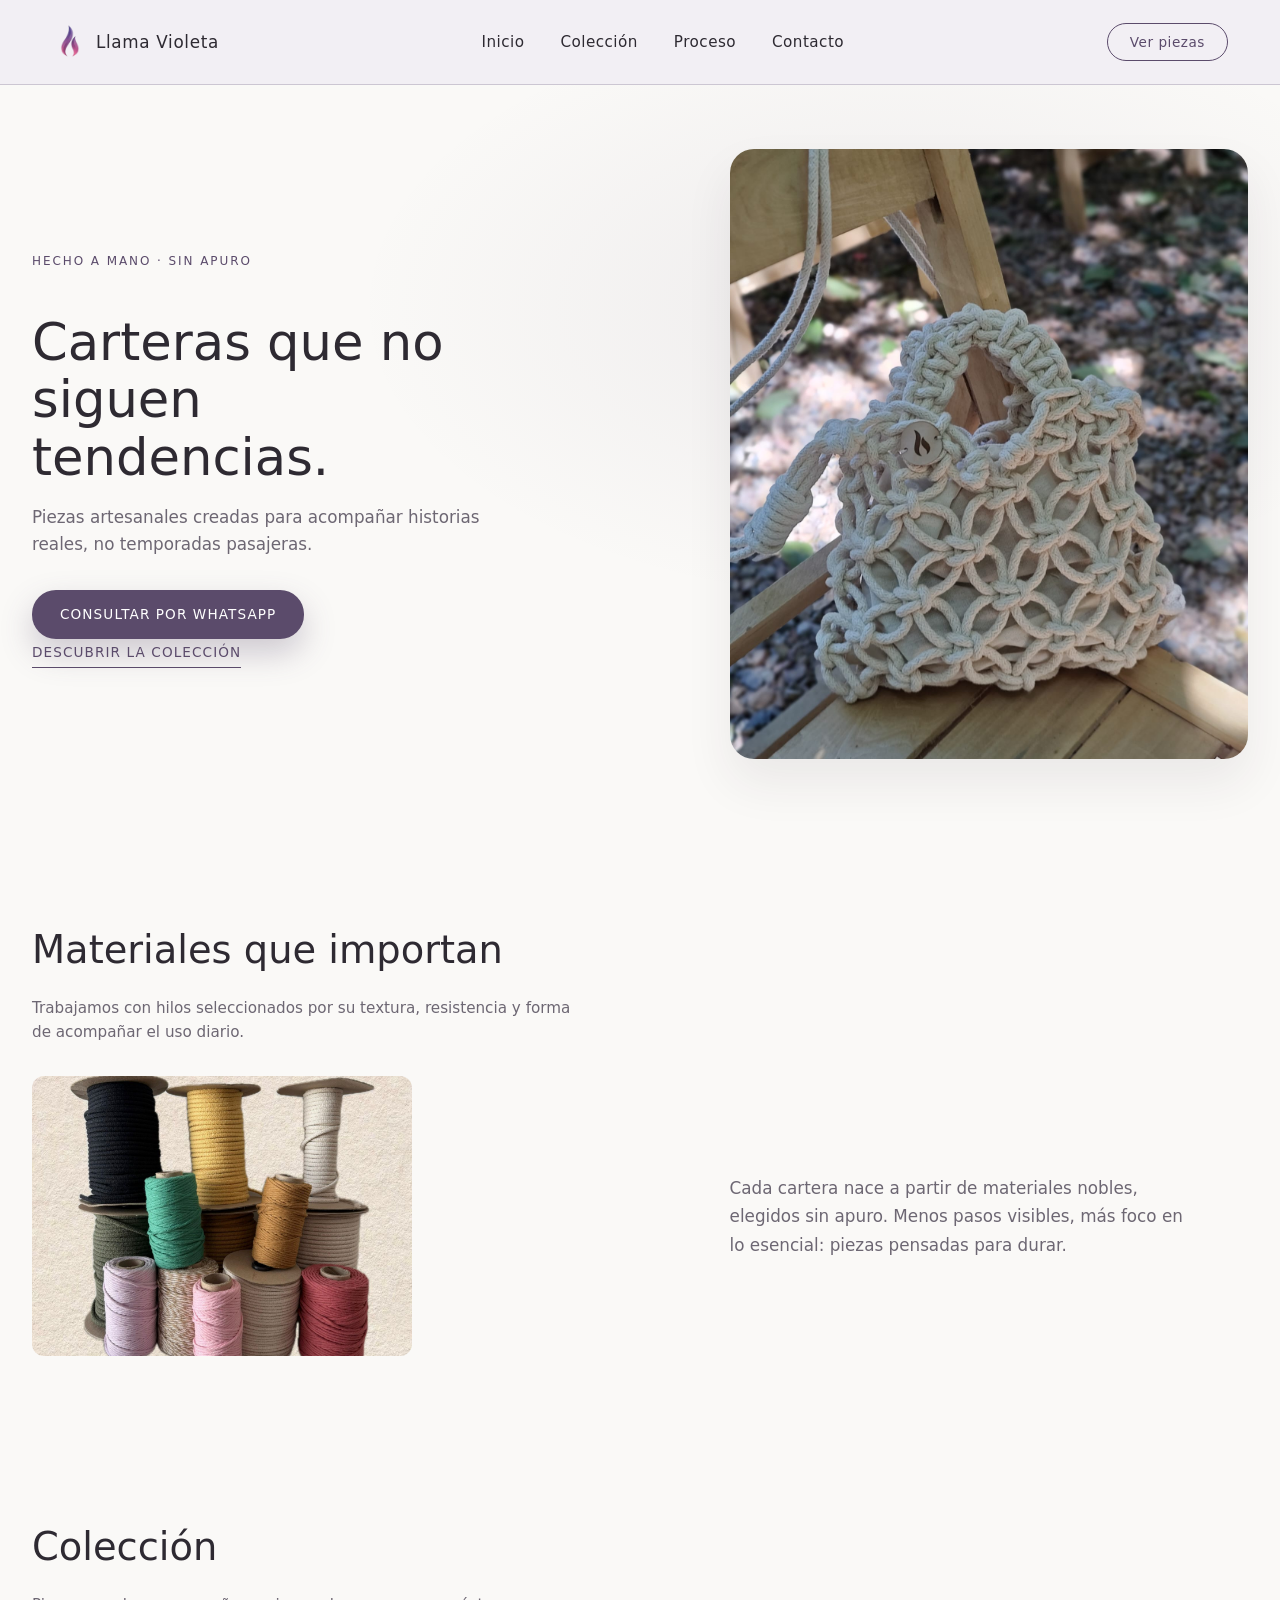
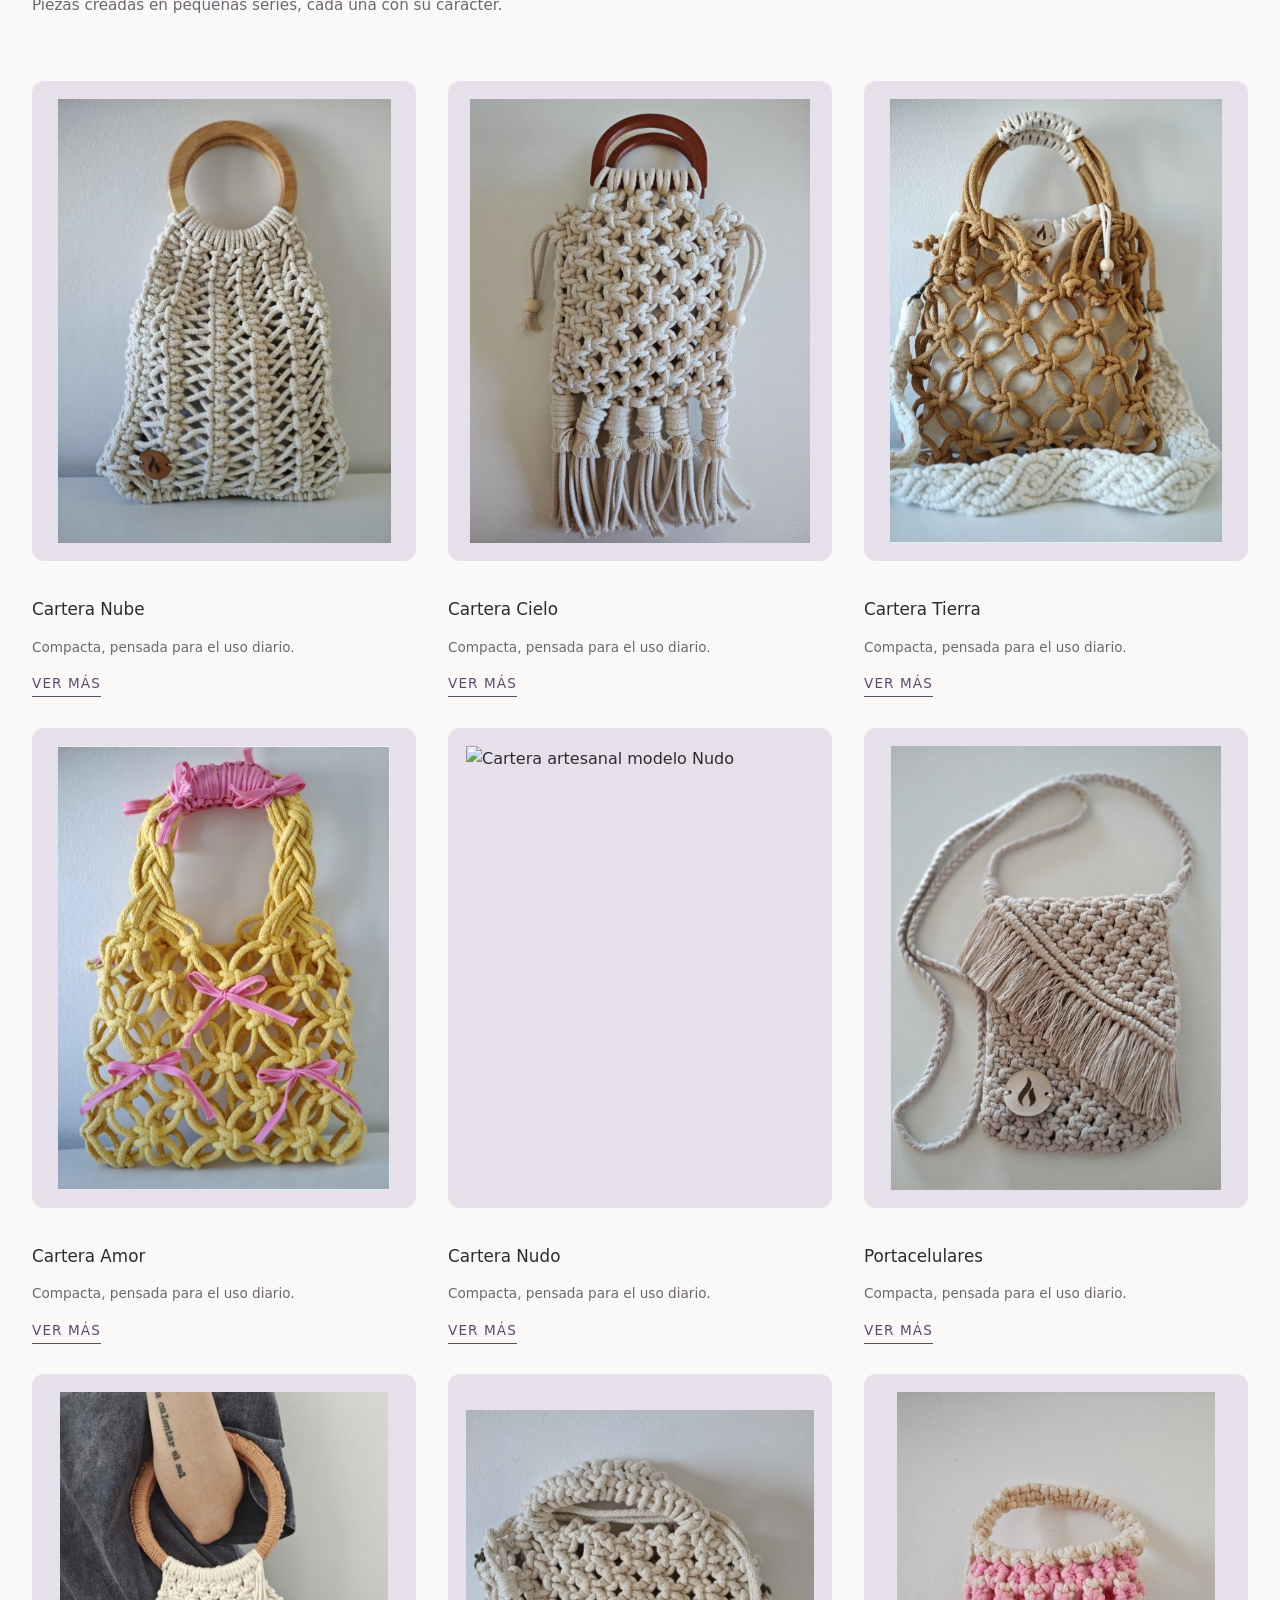
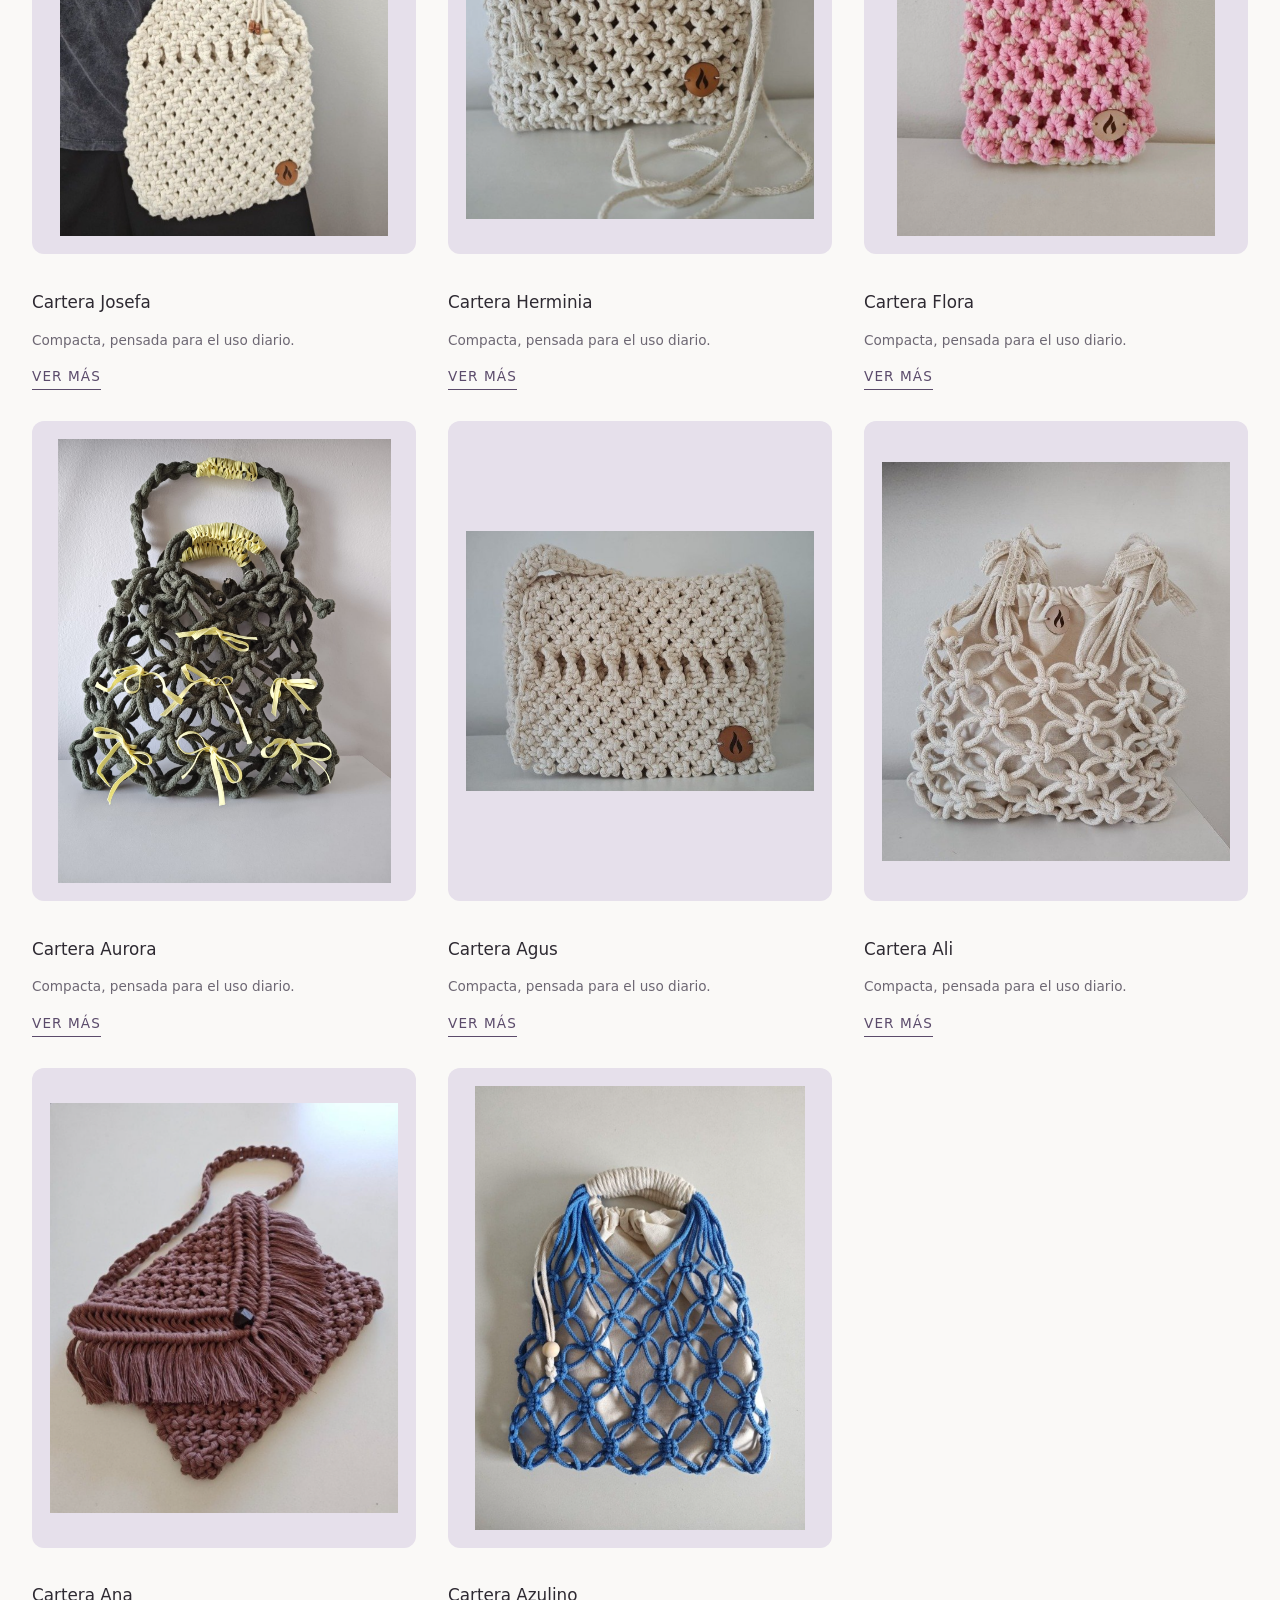
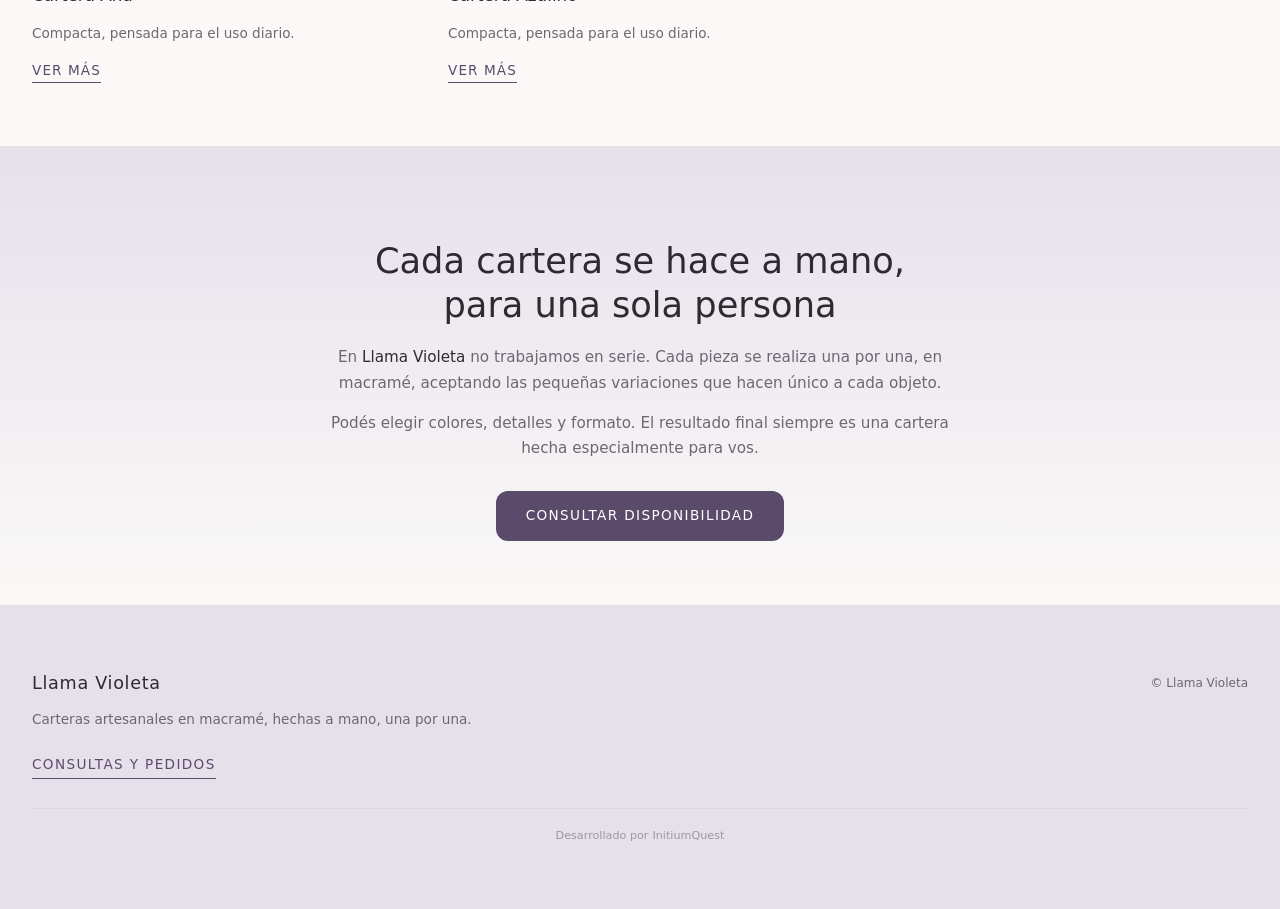
==== index.html @ f5a0e9c7 "a" ====
<!DOCTYPE html>
<html lang="en">

<head>
    <meta charset="UTF-8">
    <meta name="viewport" content="width=device-width, initial-scale=1.0">
    <link rel="stylesheet" href="styles.css">
    <title>Document</title>
</head>

<body>
    <header class="lv-header" id="lv-header">
        <div class="lv-header__container">

            <!-- Marca -->
            <div class="lv-header__brand">
                <img src="./assets/logo.png" alt="Llama Violeta Logo" class="lv-header__logo-img">
                <span class="lv-header__name">Llama Violeta</span>
            </div>

            <!-- Botón hamburguesa -->
            <button class="lv-header__toggle" aria-label="Abrir menú">
                <span></span>
                <span></span>
                <span></span>
            </button>

            <!-- Navegación -->
            <nav class="lv-header__nav">
                <a href="#inicio" class="lv-header__link">Inicio</a>
                <a href="#coleccion" class="lv-header__link">Colección</a>
                <a href="#proceso" class="lv-header__link">Proceso</a>
                <a href="#contacto" class="lv-header__link">Contacto</a>
            </nav>

            <!-- CTA -->
            <div class="lv-header__cta">
                <a href="#coleccion" class="lv-header__button">Ver piezas</a>
            </div>

        </div>
    </header>

    <section class="lv-hero" id="inicio">
        <div class="lv-hero__container">

            <!-- Texto -->
            <div class="lv-hero__content">
                <p class="lv-hero__eyebrow">Hecho a mano · Sin apuro</p>

                <h1 class="lv-hero__title">
                    Carteras que no siguen<br>
                    tendencias.
                </h1>

                <p class="lv-hero__description">
                    Piezas artesanales creadas para acompañar historias reales,
                    no temporadas pasajeras.
                </p>

                <a href="https://wa.me/549XXXXXXXXXX?text=Hola%20quiero%20consultar%20por%20las%20carteras"
                    class="lv-hero__cta lv-hero__cta--whatsapp">
                    Consultar por WhatsApp
                </a>

                <a href="#coleccion" class="lv-hero__cta">
                    Descubrir la colección
                </a>
            </div>

            <!-- Imagen -->
            <div class="lv-hero__media">
                <img src="./assets/portada.jpeg" class="lv-hero__image" fetchpriority="high" decoding="async"
                    alt="Detalle artesanal de cartera" />
            </div>

        </div>
    </section>



    <section class="lv-process" id="proceso">
        <div class="lv-process__container">

            <header class="lv-process__header">
                <h2 class="lv-process__title">Materiales que importan</h2>
                <p class="lv-process__subtitle">
                    Trabajamos con hilos seleccionados por su textura, resistencia y forma de acompañar el uso diario.
                </p>
            </header>

            <article class="lv-process__single">
                <div class="lv-process__media">
                    <img src="./assets/materiales.jpeg" alt="Hilos de macramé utilizados en la producción">
                </div>

                <div class="lv-process__content">
                    <p class="lv-process__text">
                        Cada cartera nace a partir de materiales nobles, elegidos sin apuro.
                        Menos pasos visibles, más foco en lo esencial: piezas pensadas para durar.
                    </p>
                </div>
            </article>

        </div>
    </section>
    <section class="lv-collection" id="coleccion">
        <div class="lv-collection__container">

            <header class="lv-collection__header lv-reveal">
                <h2 class="lv-collection__title">Colección</h2>
                <p class="lv-collection__subtitle">
                    Piezas creadas en pequeñas series, cada una con su carácter.
                </p>
            </header>

            <div class="lv-collection__grid">

                <!-- Card -->
                <article class="lv-product-card lv-reveal" data-product-id="1">
                    <div class="lv-product-card__media">
                        <img src="./assets/Carteras/nube/nube.png" alt="Cartera artesanal modelo Nube" loading="lazy" />
                    </div>

                    <div class="lv-product-card__content">
                        <h3 class="lv-product-card__name">Cartera Nube</h3>
                        <p class="lv-product-card__description">
                            Compacta, pensada para el uso diario.
                        </p>

                        <button class="lv-product-card__button">
                            VER MÁS
                        </button>
                    </div>
                </article>
                <article class="lv-product-card lv-reveal" data-product-id="2">
                    <div class="lv-product-card__media">
                        <img src="./assets/Carteras/cielo/cielo.png" alt="Cartera artesanal modelo Alba" loading="lazy" />
                    </div>

                    <div class="lv-product-card__content">
                        <h3 class="lv-product-card__name">Cartera Cielo</h3>
                        <p class="lv-product-card__description">
                            Compacta, pensada para el uso diario.
                        </p>

                        <button class="lv-product-card__button">
                            VER MÁS
                        </button>
                    </div>
                </article>
                <article class="lv-product-card lv-reveal" data-product-id="3">
                    <div class="lv-product-card__media">
                        <img src="./assets/Carteras/tierra/tierra.png"
                            alt="Cartera artesanal modelo Tierra" loading="lazy" />
                    </div>

                    <div class="lv-product-card__content">
                        <h3 class="lv-product-card__name">Cartera Tierra</h3>
                        <p class="lv-product-card__description">
                            Compacta, pensada para el uso diario.
                        </p>

                        <button class="lv-product-card__button">
                            VER MÁS
                        </button>
                    </div>
                </article>
                <article class="lv-product-card lv-reveal" data-product-id="4">
                    <div class="lv-product-card__media">
                        <img src="./assets/Carteras/amor/amor.png"
                            alt="Cartera artesanal modelo Amor" loading="lazy" />
                    </div>

                    <div class="lv-product-card__content">
                        <h3 class="lv-product-card__name">Cartera Amor</h3>
                        <p class="lv-product-card__description">
                            Compacta, pensada para el uso diario.
                        </p>

                        <button class="lv-product-card__button">
                            VER MÁS
                        </button>
                    </div>
                </article>
                <article class="lv-product-card lv-reveal" data-product-id="5">
                    <div class="lv-product-card__media">
                        <img src="./assets/Carteras/nudo/nudo.png"
                            alt="Cartera artesanal modelo Nudo" loading="lazy" />
                    </div>

                    <div class="lv-product-card__content">
                        <h3 class="lv-product-card__name">Cartera Nudo</h3>
                        <p class="lv-product-card__description">
                            Compacta, pensada para el uso diario.
                        </p>

                        <button class="lv-product-card__button">
                            VER MÁS
                        </button>
                    </div>
                </article>
                <article class="lv-product-card lv-reveal" data-product-id="6">
                    <div class="lv-product-card__media">
                        <img src="./assets/Carteras/portacel/portacelular1.png"
                            alt="Cartera artesanal modelo Alba" loading="lazy" />
                    </div>

                    <div class="lv-product-card__content">
                        <h3 class="lv-product-card__name">Portacelulares</h3>
                        <p class="lv-product-card__description">
                            Compacta, pensada para el uso diario.
                        </p>

                        <button class="lv-product-card__button">
                            VER MÁS
                        </button>
                    </div>
                </article>
                <article class="lv-product-card lv-reveal" data-product-id="7">
                    <div class="lv-product-card__media">
                        <img src="./assets/Carteras/josefa/josefa.png"
                            alt="Cartera artesanal modelo Josefa" loading="lazy" />
                    </div>

                    <div class="lv-product-card__content">
                        <h3 class="lv-product-card__name">Cartera Josefa</h3>
                        <p class="lv-product-card__description">
                            Compacta, pensada para el uso diario.
                        </p>

                        <button class="lv-product-card__button">
                            VER MÁS
                        </button>
                    </div>
                </article>
                <article class="lv-product-card lv-reveal" data-product-id="8">
                    <div class="lv-product-card__media">
                        <img src="./assets/Carteras/herminia/herminia1.png"
                            alt="Cartera artesanal modelo Herminia" loading="lazy" />
                    </div>

                    <div class="lv-product-card__content">
                        <h3 class="lv-product-card__name">Cartera Herminia</h3>
                        <p class="lv-product-card__description">
                            Compacta, pensada para el uso diario.
                        </p>

                        <button class="lv-product-card__button">
                            VER MÁS
                        </button>
                    </div>
                </article>
                <article class="lv-product-card lv-reveal" data-product-id="9">
                    <div class="lv-product-card__media">
                        <img src="./assets/Carteras/flora/flora1.png"
                            alt="Cartera artesanal modelo Flora" loading="lazy" />
                    </div>

                    <div class="lv-product-card__content">
                        <h3 class="lv-product-card__name">Cartera Flora</h3>
                        <p class="lv-product-card__description">
                            Compacta, pensada para el uso diario.
                        </p>

                        <button class="lv-product-card__button">
                            VER MÁS
                        </button>
                    </div>
                </article>
                <article class="lv-product-card lv-reveal" data-product-id="10">
                    <div class="lv-product-card__media">
                        <img src="../assets/Carteras/aurora/aurora1.png"
                            alt="Cartera artesanal modelo Aurora" loading="lazy" />
                    </div>

                    <div class="lv-product-card__content">
                        <h3 class="lv-product-card__name">Cartera Aurora</h3>
                        <p class="lv-product-card__description">
                            Compacta, pensada para el uso diario.
                        </p>

                        <button class="lv-product-card__button">
                            VER MÁS
                        </button>
                    </div>
                </article>
                <article class="lv-product-card lv-reveal" data-product-id="11">
                    <div class="lv-product-card__media">
                        <img src="./assets/Carteras/agus/agus1.png"
                            alt="Cartera artesanal modelo Agus" loading="lazy" />
                    </div>

                    <div class="lv-product-card__content">
                        <h3 class="lv-product-card__name">Cartera Agus</h3>
                        <p class="lv-product-card__description">
                            Compacta, pensada para el uso diario.
                        </p>

                        <button class="lv-product-card__button">
                            VER MÁS
                        </button>
                    </div>
                </article>
                <article class="lv-product-card lv-reveal" data-product-id="12">
                    <div class="lv-product-card__media">
                        <img src="./assets/Carteras/ali/ali1.png"
                            alt="Cartera artesanal modelo Ali" loading="lazy" />
                    </div>

                    <div class="lv-product-card__content">
                        <h3 class="lv-product-card__name">Cartera Ali</h3>
                        <p class="lv-product-card__description">
                            Compacta, pensada para el uso diario.
                        </p>

                        <button class="lv-product-card__button">
                            VER MÁS
                        </button>
                    </div>
                </article>
                <article class="lv-product-card lv-reveal" data-product-id="13">
                    <div class="lv-product-card__media">
                        <img src="./assets/Carteras/ana/ana.png"
                            alt="Cartera artesanal modelo Ana" loading="lazy" />
                    </div>

                    <div class="lv-product-card__content">
                        <h3 class="lv-product-card__name">Cartera Ana</h3>
                        <p class="lv-product-card__description">
                            Compacta, pensada para el uso diario.
                        </p>

                        <button class="lv-product-card__button">
                            VER MÁS
                        </button>
                    </div>
                </article>
                <article class="lv-product-card lv-reveal" data-product-id="14">
                    <div class="lv-product-card__media">
                        <img src="./assets/Carteras/azulino/azulino.png"
                            alt="Cartera artesanal modelo Azulino" loading="lazy" />
                    </div>

                    <div class="lv-product-card__content">
                        <h3 class="lv-product-card__name">Cartera Azulino</h3>
                        <p class="lv-product-card__description">
                            Compacta, pensada para el uso diario.
                        </p>

                        <button class="lv-product-card__button">
                            VER MÁS
                        </button>
                    </div>
                </article>


                <!-- Repetir cards -->
                <!-- … -->

            </div>
        </div>
    </section>

    <section class="lv-author-cta" id="contacto">
        <div class="lv-author-cta__container">

            <div class="lv-author-cta__content lv-reveal">
                <h2 class="lv-author-cta__title">
                    Cada cartera se hace a mano, para una sola persona
                </h2>

                <p class="lv-author-cta__text">
                    En <strong>Llama Violeta</strong> no trabajamos en serie.
                    Cada pieza se realiza una por una, en macramé, aceptando
                    las pequeñas variaciones que hacen único a cada objeto.
                </p>

                <p class="lv-author-cta__text">
                    Podés elegir colores, detalles y formato.
                    El resultado final siempre es una cartera hecha especialmente para vos.
                </p>

                <button class="lv-author-cta__button" type="button">
                    Consultar disponibilidad
                </button>
            </div>

        </div>
    </section>
    <footer class="lv-footer">
        <div class="lv-footer__container">

            <div class="lv-footer__content">
                <p class="lv-footer__brand">
                    Llama Violeta
                </p>

                <p class="lv-footer__description">
                    Carteras artesanales en macramé, hechas a mano,
                    una por una.
                </p>

                <div class="lv-footer__actions">
                    <button class="lv-footer__link" type="button">
                        Consultas y pedidos
                    </button>
                </div>
            </div>

            <div class="lv-footer__bottom">
                <span class="lv-footer__copyright">
                    © Llama Violeta
                </span>
            </div>
            <div class="lv-footer__signature">
                <span>Desarrollado por </span>
                <a href="https://www.initiumq.com" target="_blank" rel="noopener noreferrer">
                    InitiumQuest
                </a>
            </div>

        </div>
    </footer>
    <script src="./js/productos.js"></script>
    <script>
        document.addEventListener("DOMContentLoaded", () => {

            const toggle = document.querySelector(".lv-header__toggle");
            const nav = document.querySelector(".lv-header__nav");
            const links = document.querySelectorAll(".lv-header__nav a");

            if (!toggle || !nav) return;

            // Abrir / cerrar menú
            toggle.addEventListener("click", () => {
                nav.classList.toggle("is-open");
            });

            // Cerrar menú al tocar un link interno
            links.forEach(link => {
                link.addEventListener("click", () => {
                    nav.classList.remove("is-open");
                });
            });

            // Cerrar menú al hacer scroll (solo mobile)
            let lastScroll = window.scrollY;

            window.addEventListener("scroll", () => {
                const currentScroll = window.scrollY;

                if (
                    nav.classList.contains("is-open") &&
                    Math.abs(currentScroll - lastScroll) > 10
                ) {
                    nav.classList.remove("is-open");
                }

                lastScroll = currentScroll;
            }, { passive: true });

        });
    </script>



    <script>
        const revealItems = document.querySelectorAll(".lv-reveal");

        const observer = new IntersectionObserver(
            (entries) => {
                entries.forEach((entry, index) => {
                    if (entry.isIntersecting) {
                        entry.target.style.transitionDelay = `${index * 80}ms`;
                        entry.target.classList.add("is-visible");
                        observer.unobserve(entry.target);
                    }
                });
            },
            { threshold: 0.2 }
        );

        revealItems.forEach((item) => observer.observe(item));
    </script>

    <script>
        const header = document.getElementById("lv-header");

        window.addEventListener("scroll", () => {
            if (window.scrollY > 20) {
                header.classList.add("is-scrolled");
            } else {
                header.classList.remove("is-scrolled");
            }
        });
    </script>
    <script>
        document.querySelectorAll(".lv-product-card__button").forEach(button => {
            button.addEventListener("click", (e) => {

                const card = e.target.closest(".lv-product-card");
                const id = card.dataset.productId;

                localStorage.setItem("selectedProductId", id);

                window.location.href = "./productos/producto.html";

            });
        });
    </script>
</body>

</html>
---- styles.css ----
/* ===========================
   RESET BASE – LLAMA VIOLETA
   =========================== */

*,
*::before,
*::after {
    box-sizing: border-box;
}

html {
    scroll-behavior: smooth;
    -webkit-text-size-adjust: 100%;
}

body {
    margin: 0;
    padding: 0;
    font-family: system-ui, -apple-system, BlinkMacSystemFont, "Segoe UI", sans-serif;
    background-color: var(--lv-color-bg);
    color: var(--lv-color-text);
    line-height: 1.6;
}

img,
picture,
video,
canvas,
svg {
    display: block;
    max-width: 100%;
}

a {
    color: inherit;
    text-decoration: none;
}

button,
input,
select,
textarea {
    font: inherit;
}

/* ===========================
   DESIGN TOKENS – LLAMA VIOLETA
   =========================== */

:root {
    /* Brand Colors */
    --lv-color-primary: #5B4B6B;
    /* violeta humo */
    --lv-color-secondary: #E6E0EB;
    /* lila niebla */
    --lv-color-accent: #C2A6B0;
    /* arcilla suave */

    /* Base Colors */
    --lv-color-bg: #FAF9F7;
    /* blanco lino */
    --lv-color-text: #2E2A32;
    /* grafito */
    --lv-color-text-muted: #6D6773;

    /* UI Colors */
    --lv-color-border: rgba(91, 75, 107, 0.25);
    --lv-color-shadow: rgba(46, 42, 50, 0.08);

    /* Typography */
    --lv-font-base: system-ui, -apple-system, BlinkMacSystemFont, "Segoe UI", sans-serif;
    --lv-font-size-xs: 0.75rem;
    --lv-font-size-sm: 0.85rem;
    --lv-font-size-md: 0.95rem;
    --lv-font-size-lg: 1.05rem;
    --lv-font-size-xl: 1.4rem;

    /* Spacing */
    --lv-space-xxs: 4px;
    --lv-space-xs: 8px;
    --lv-space-sm: 12px;
    --lv-space-md: 18px;
    --lv-space-lg: 32px;
    --lv-space-xl: 64px;

    /* Radius */
    --lv-radius-sm: 6px;
    --lv-radius-md: 12px;
    --lv-radius-lg: 24px;
    --lv-radius-round: 50%;

    /* Transitions */
    --lv-transition-fast: 0.2s ease;
    --lv-transition-base: 0.3s ease;

    /* Layout */
    --lv-max-width: 1240px;
}










/* ===========================
   HEADER – LLAMA VIOLETA
   =========================== */

.lv-header {
    position: sticky;
    top: 0;
    width: 100%;
    background-color: rgba(242, 238, 244, 0.94);
    backdrop-filter: blur(6px);
    border-bottom: 1px solid var(--lv-color-border);
    z-index: 1000;
    transition: var(--lv-transition-base);
}

.lv-header__container {
    max-width: var(--lv-max-width);
    margin: 0 auto;
    padding: calc(var(--lv-space-md) + 6px) var(--lv-space-lg);
    display: flex;
    align-items: center;
    justify-content: space-between;
    position: relative;
}

/* Marca */
.lv-header__brand {
    display: flex;
    align-items: center;
    gap: var(--lv-space-xs);
}

.lv-header__logo-img {
    width: 36px;
    height: 36px;
    object-fit: contain;
    border-radius: var(--lv-radius-round);
}

.lv-header__name {
    font-size: var(--lv-font-size-lg);
    font-weight: 500;
    letter-spacing: 0.04em;
}

/* Navegación */
.lv-header__nav {
    display: flex;
    gap: calc(var(--lv-space-lg) + 4px);
}

.lv-header__link {
    position: relative;
    font-size: var(--lv-font-size-md);
    color: var(--lv-color-text);
    letter-spacing: 0.03em;
    transition: color var(--lv-transition-fast);
}

.lv-header__link::after {
    content: "";
    position: absolute;
    left: 0;
    bottom: -4px;
    width: 0;
    height: 1px;
    background-color: var(--lv-color-primary);
    transition: width var(--lv-transition-fast);
}

.lv-header__link:hover {
    color: var(--lv-color-primary);
}

.lv-header__link:hover::after {
    width: 100%;
}

/* CTA */
.lv-header__button {
    padding: calc(var(--lv-space-xs) + 2px) calc(var(--lv-space-md) + 4px);
    border: 1px solid var(--lv-color-primary);
    border-radius: var(--lv-radius-lg);
    font-size: var(--lv-font-size-sm);
    letter-spacing: 0.04em;
    color: var(--lv-color-primary);
    background: transparent;
    transition: var(--lv-transition-fast);
}

.lv-header__button:hover {
    background-color: var(--lv-color-primary);
    color: var(--lv-color-bg);
}

/* ===========================
   HAMBURGUESA
   =========================== */

.lv-header__toggle {
    display: none;
    background: none;
    border: none;
    width: 32px;
    height: 22px;
    flex-direction: column;
    justify-content: space-between;
    cursor: pointer;
}

.lv-header__toggle span {
    height: 2px;
    width: 100%;
    background-color: var(--lv-color-text);
    border-radius: 2px;
    transition: var(--lv-transition-fast);
}

/* ===========================
   MOBILE
   =========================== */
@media (max-width: 768px) {

    .lv-header__toggle {
        display: flex;
    }

    .lv-header__nav {
        position: absolute;
        top: 100%;
        left: 0;
        width: 100%;
        background-color: rgba(242, 238, 244, 0.98);
        flex-direction: column;
        align-items: center;
        gap: var(--lv-space-md);
        padding: var(--lv-space-lg) 0;
        opacity: 0;
        transform: translateY(-10px);
        pointer-events: none;
        transition: var(--lv-transition-base);
    }

    .lv-header__nav.is-open {
        opacity: 1;
        transform: translateY(0);
        pointer-events: auto;
    }

    .lv-header__cta {
        display: none;
    }

    .lv-header__name {
        font-size: var(--lv-font-size-sm);
    }
}

/* ===========================
   MOBILE CHICO
   =========================== */
@media (max-width: 480px) {
    .lv-header__name {
        display: none;
    }
}













/* ===========================
   HERO – LLAMA VIOLETA
   =========================== */

.lv-hero {
    position: relative;
    padding: var(--lv-space-xl) var(--lv-space-lg);
    background-color: var(--lv-color-bg);
    overflow: hidden;
}

.lv-hero::before {
    content: "";
    position: absolute;
    inset: 0;
    background: radial-gradient(900px 500px at 70% 30%,
            rgba(91, 75, 107, 0.08),
            transparent 60%);
    pointer-events: none;
}

.lv-hero__container {
    position: relative;
    max-width: var(--lv-max-width);
    margin: 0 auto;
    display: grid;
    grid-template-columns: 1.1fr 0.9fr;
    gap: var(--lv-space-xl);
    align-items: center;
}

/* ===========================
   CONTENIDO
   =========================== */

.lv-hero__content {
    max-width: 520px;
    animation: lv-hero-fade-up 0.8s ease forwards;
}

.lv-hero__eyebrow {
    font-size: var(--lv-font-size-xs);
    letter-spacing: 0.16em;
    text-transform: uppercase;
    color: var(--lv-color-primary);
    margin-bottom: var(--lv-space-sm);
}

.lv-hero__title {
    font-size: clamp(2.4rem, 4vw, 3.2rem);
    line-height: 1.12;
    font-weight: 500;
    margin-bottom: var(--lv-space-md);
    color: var(--lv-color-text);
}

.lv-hero__description {
    font-size: var(--lv-font-size-lg);
    color: var(--lv-color-text-muted);
    margin-bottom: var(--lv-space-lg);
    max-width: 460px;
}

/* ===========================
   CTA
   =========================== */

.lv-hero__cta {
    display: inline-block;
    font-size: var(--lv-font-size-sm);
    letter-spacing: 0.08em;
    text-transform: uppercase;
    margin-right: var(--lv-space-md);
    padding-bottom: 4px;
    color: var(--lv-color-primary);
    position: relative;
}

.lv-hero__cta::after {
    content: "";
    position: absolute;
    left: 0;
    bottom: 0;
    width: 100%;
    height: 1px;
    background-color: currentColor;
    transform-origin: left;
    transition: transform var(--lv-transition-fast);
}

.lv-hero__cta:hover::after {
    transform: scaleX(0.65);
}

/* ===========================
   CTA WHATSAPP – SOLIDO
   =========================== */

.lv-hero__cta--whatsapp {
    display: inline-block;
    padding: 14px 28px;
    background-color: var(--lv-color-primary);
    color: #fff;
    border-radius: var(--lv-radius-lg);
    font-size: var(--lv-font-size-sm);
    letter-spacing: 0.08em;
    text-transform: uppercase;
    font-weight: 500;
    box-shadow: 0 14px 32px rgba(91, 75, 107, 0.28);
    transition:
        transform var(--lv-transition-base),
        box-shadow var(--lv-transition-base);
}

/* eliminar subrayado animado heredado */
.lv-hero__cta--whatsapp::after {
    display: none;
}

.lv-hero__cta--whatsapp:hover {
    transform: translateY(-2px);
    box-shadow: 0 20px 44px rgba(91, 75, 107, 0.38);
}

/* ===========================
   MOBILE
   =========================== */

@media (max-width: 768px) {
    .lv-hero__cta--whatsapp {
        width: 100%;
        text-align: center;
    }
}

/* ===========================
   MEDIA
   =========================== */

.lv-hero__media {
    position: relative;
    animation: lv-hero-fade 1s ease forwards;
}

.lv-hero__image {
    width: 100%;
    height: auto;
    object-fit: cover;
    border-radius: var(--lv-radius-lg);
    box-shadow: 0 24px 48px var(--lv-color-shadow);
}

/* ===========================
   ANIMACIONES
   =========================== */

@keyframes lv-hero-fade-up {
    from {
        opacity: 0;
        transform: translateY(24px);
    }

    to {
        opacity: 1;
        transform: translateY(0);
    }
}

@keyframes lv-hero-fade {
    from {
        opacity: 0;
        transform: scale(0.97);
    }

    to {
        opacity: 1;
        transform: scale(1);
    }
}

/* ===========================
   RESPONSIVE
   =========================== */

@media (max-width: 1024px) {
    .lv-hero__container {
        grid-template-columns: 1fr 1fr;
    }
}

@media (max-width: 768px) {
    .lv-hero {
        padding: var(--lv-space-lg) var(--lv-space-md);
    }

    .lv-hero__container {
        grid-template-columns: 1fr;
        gap: var(--lv-space-lg);
    }

    .lv-hero__media {
        order: -1;
    }

    .lv-hero__title {
        font-size: 2.1rem;
    }

    .lv-hero__cta {
        display: block;
        margin-bottom: var(--lv-space-sm);
    }
}













/* ===========================
   PROCESO – MATERIAL EDITORIAL
   =========================== */

.lv-process {
    padding: var(--lv-space-xl) var(--lv-space-lg);
    background-color: var(--lv-color-bg);
}

.lv-process__container {
    max-width: var(--lv-max-width);
    margin: 0 auto;
}

/* ===========================
   HEADER
   =========================== */

.lv-process__header {
    max-width: 560px;
    margin-bottom: var(--lv-space-lg);
}

.lv-process__title {
    font-size: clamp(1.9rem, 3vw, 2.4rem);
    font-weight: 500;
    margin-bottom: var(--lv-space-sm);
    color: var(--lv-color-text);
}

.lv-process__subtitle {
    font-size: var(--lv-font-size-md);
    color: var(--lv-color-text-muted);
    line-height: 1.6;
}

/* ===========================
   BLOQUE ÚNICO
   =========================== */

.lv-process__single {
    display: grid;
    grid-template-columns: 1.1fr 0.9fr;
    gap: var(--lv-space-xl);
    align-items: center;
}

/* Media */
.lv-process__media {
    max-width: 420px;
}

.lv-process__media img {
    width: 100%;
    max-height: 320px;
    object-fit: cover;
    border-radius: var(--lv-radius-md);
}

/* Desktop grande: aún más sutil */
@media (min-width: 1024px) {
    .lv-process__media {
        max-width: 380px;
    }

    .lv-process__media img {
        max-height: 280px;
    }
}

/* Mobile */
@media (max-width: 768px) {
    .lv-process__media {
        max-width: 100%;
        margin-bottom: var(--lv-space-md);
    }

    .lv-process__media img {
        max-height: 220px;
    }
}

/* Contenido */
.lv-process__content {
    max-width: 460px;
}

.lv-process__text {
    font-size: var(--lv-font-size-lg);
    color: var(--lv-color-text-muted);
    line-height: 1.7;
}

/* ===========================
   REVEAL
   =========================== */

.lv-process .lv-process__header,
.lv-process__single {
    transition: opacity 0.8s ease, transform 0.8s ease;
}

.lv-process .lv-reveal {
    opacity: 0;
    transform: translateY(28px);
}

.lv-process .lv-reveal.is-visible {
    opacity: 1;
    transform: translateY(0);
}

/* ===========================
   RESPONSIVE
   =========================== */

@media (max-width: 1024px) {
    .lv-process__single {
        grid-template-columns: 1fr 1fr;
        gap: var(--lv-space-lg);
    }
}

@media (max-width: 768px) {
    .lv-process {
        padding: var(--lv-space-lg) var(--lv-space-md);
    }

    .lv-process__single {
        grid-template-columns: 1fr;
        gap: var(--lv-space-md);
    }

    .lv-process__content {
        max-width: 100%;
    }

    .lv-process__text {
        font-size: var(--lv-font-size-md);
    }
}












/* ===========================
   COLECCIÓN – CARDS EDITORIALES
   =========================== */

.lv-collection {
    padding: var(--lv-space-xl) var(--lv-space-lg);
    background-color: var(--lv-color-bg);
}

.lv-collection__container {
    max-width: var(--lv-max-width);
    margin: 0 auto;
}

/* Header */
.lv-collection__header {
    max-width: 520px;
    margin-bottom: var(--lv-space-xl);
}

.lv-collection__title {
    font-size: clamp(1.9rem, 3vw, 2.4rem);
    font-weight: 500;
    margin-bottom: var(--lv-space-sm);
}

.lv-collection__subtitle {
    font-size: var(--lv-font-size-md);
    color: var(--lv-color-text-muted);
}

/* Grid */
.lv-collection__grid {
    display: grid;
    grid-template-columns: repeat(3, 1fr);
    gap: var(--lv-space-lg);
}

/* ===========================
   PRODUCT CARD
   =========================== */

.lv-product-card {
    display: flex;
    flex-direction: column;
    background-color: var(--lv-color-bg);
}

/* Media (ANTI-BUG IMAGE SETUP) */
.lv-product-card__media {
    width: 100%;
    aspect-ratio: 4 / 5;
    background-color: var(--lv-color-secondary);
    border-radius: var(--lv-radius-md);
    padding: var(--lv-space-md);
    display: flex;
    align-items: center;
    justify-content: center;
    overflow: hidden;
}

.lv-product-card__media img {
    width: 100%;
    height: 100%;
    object-fit: contain;
    /* CLAVE */
    object-position: center;
}

/* Content */
.lv-product-card__content {
    padding-top: var(--lv-space-md);
}

.lv-product-card__name {
    font-size: 1.05rem;
    font-weight: 500;
    margin-bottom: var(--lv-space-xxs);
}

.lv-product-card__description {
    font-size: var(--lv-font-size-sm);
    color: var(--lv-color-text-muted);
    margin-bottom: var(--lv-space-sm);
}

/* Button */
.lv-product-card__button {
    align-self: flex-start;
    background: none;
    border: none;
    padding: 0;
    font-size: var(--lv-font-size-sm);
    letter-spacing: 0.08em;
    color: var(--lv-color-primary);
    cursor: pointer;
    position: relative;
}

.lv-product-card__button::after {
    content: "";
    position: absolute;
    left: 0;
    bottom: -2px;
    width: 100%;
    height: 1px;
    background-color: var(--lv-color-primary);
    transition: transform var(--lv-transition-fast);
    transform-origin: left;
}

.lv-product-card__button:hover::after {
    transform: scaleX(0.6);
}

/* Hover sutil */
.lv-product-card:hover .lv-product-card__media {
    background-color: var(--lv-color-accent);
    transition: background-color var(--lv-transition-base);
}

@media (max-width: 1024px) {
    .lv-collection__grid {
        grid-template-columns: repeat(2, 1fr);
    }
}

@media (max-width: 640px) {
    .lv-collection {
        padding: var(--lv-space-lg) var(--lv-space-md);
    }

    .lv-collection__grid {
        grid-template-columns: 1fr;
    }
}









/* ===========================
   AUTORÍA + CTA UNIFICADO
   =========================== */

.lv-author-cta {
    padding: var(--lv-space-xl) var(--lv-space-lg);
    background: linear-gradient(180deg,
            var(--lv-color-secondary) 0%,
            var(--lv-color-bg) 100%);
}

.lv-author-cta__container {
    max-width: var(--lv-max-width);
    margin: 0 auto;
    display: flex;
    justify-content: center;
}

/* Content */
.lv-author-cta__content {
    max-width: 620px;
    text-align: center;
}

/* Title */
.lv-author-cta__title {
    font-size: clamp(1.7rem, 3vw, 2.2rem);
    font-weight: 500;
    line-height: 1.25;
    margin-bottom: var(--lv-space-md);
    color: var(--lv-color-text);
}

/* Text */
.lv-author-cta__text {
    font-size: var(--lv-font-size-md);
    line-height: 1.65;
    color: var(--lv-color-text-muted);
    margin-bottom: var(--lv-space-sm);
}

.lv-author-cta__text strong {
    font-weight: 500;
    color: var(--lv-color-text);
}

/* Button */
.lv-author-cta__button {
    margin-top: var(--lv-space-md);
    background-color: var(--lv-color-primary);
    color: #ffffff;
    border: none;
    padding: 14px 30px;
    font-size: var(--lv-font-size-sm);
    letter-spacing: 0.1em;
    text-transform: uppercase;
    border-radius: var(--lv-radius-md);
    cursor: pointer;
    transition:
        background-color var(--lv-transition-base),
        transform var(--lv-transition-fast),
        box-shadow var(--lv-transition-fast);
}

.lv-author-cta__button:hover {
    background-color: var(--lv-color-accent);
    transform: translateY(-2px);
    box-shadow: 0 8px 20px var(--lv-color-shadow);
}

/* ===========================
   MOBILE
   =========================== */

@media (max-width: 640px) {

    .lv-author-cta {
        padding: var(--lv-space-lg) var(--lv-space-md);
    }

    .lv-author-cta__content {
        max-width: 100%;
    }

    .lv-author-cta__title {
        font-size: 1.6rem;
    }
}









/* ===========================
   FOOTER – LLAMA VIOLETA
   =========================== */

.lv-footer {
    padding: var(--lv-space-xl) var(--lv-space-lg);
    background-color: var(--lv-color-secondary);
}

.lv-footer__container {
    max-width: var(--lv-max-width);
    margin: 0 auto;
    display: grid;
    grid-template-columns: 1fr auto;
    grid-template-rows: auto auto;
    gap: var(--lv-space-lg);
    align-items: center;
}

/* ===========================
   CONTENT
   =========================== */

.lv-footer__content {
    display: flex;
    flex-direction: column;
    gap: var(--lv-space-sm);
}

/* Brand */
.lv-footer__brand {
    font-size: 1.1rem;
    font-weight: 500;
    letter-spacing: 0.04em;
    color: var(--lv-color-text);
    margin: 0;
}

/* Description */
.lv-footer__description {
    font-size: var(--lv-font-size-sm);
    line-height: 1.6;
    color: var(--lv-color-text-muted);
    max-width: 440px;
    margin: 0;
}

/* Actions */
.lv-footer__actions {
    margin-top: var(--lv-space-xs);
}

.lv-footer__link {
    background: none;
    border: none;
    padding: 0;
    font-size: var(--lv-font-size-sm);
    letter-spacing: 0.1em;
    text-transform: uppercase;
    color: var(--lv-color-primary);
    cursor: pointer;
    position: relative;
}

.lv-footer__link::after {
    content: "";
    position: absolute;
    left: 0;
    bottom: -4px;
    width: 100%;
    height: 1px;
    background-color: var(--lv-color-primary);
    transition: transform var(--lv-transition-fast);
    transform-origin: left;
}

.lv-footer__link:hover::after {
    transform: scaleX(0.6);
}

/* ===========================
   BOTTOM / COPYRIGHT
   =========================== */

.lv-footer__bottom {
    justify-self: end;
    align-self: start;
}

.lv-footer__bottom span {
    font-size: 0.75rem;
    color: var(--lv-color-text-muted);
}

/* ===========================
   SIGNATURE
   =========================== */

.lv-footer__signature {
    grid-column: 1 / -1;
    display: flex;
    justify-content: center;
    padding-top: var(--lv-space-md);
    border-top: 1px solid rgba(0, 0, 0, 0.06);
    font-size: 0.7rem;
    color: var(--lv-color-text-muted);
    opacity: 0.6;
}

.lv-footer__signature a {
    margin-left: 4px;
    color: inherit;
    text-decoration: none;
    font-weight: 500;
}

.lv-footer__signature a:hover {
    opacity: 0.85;
    text-decoration: underline;
}

/* ===========================
   MOBILE
   =========================== */

@media (max-width: 768px) {

    .lv-footer {
        padding: var(--lv-space-lg) var(--lv-space-md);
    }

    .lv-footer__container {
        grid-template-columns: 1fr;
        text-align: center;
    }

    .lv-footer__content {
        align-items: center;
    }

    .lv-footer__description {
        max-width: 100%;
    }

    .lv-footer__bottom {
        justify-self: center;
    }
}
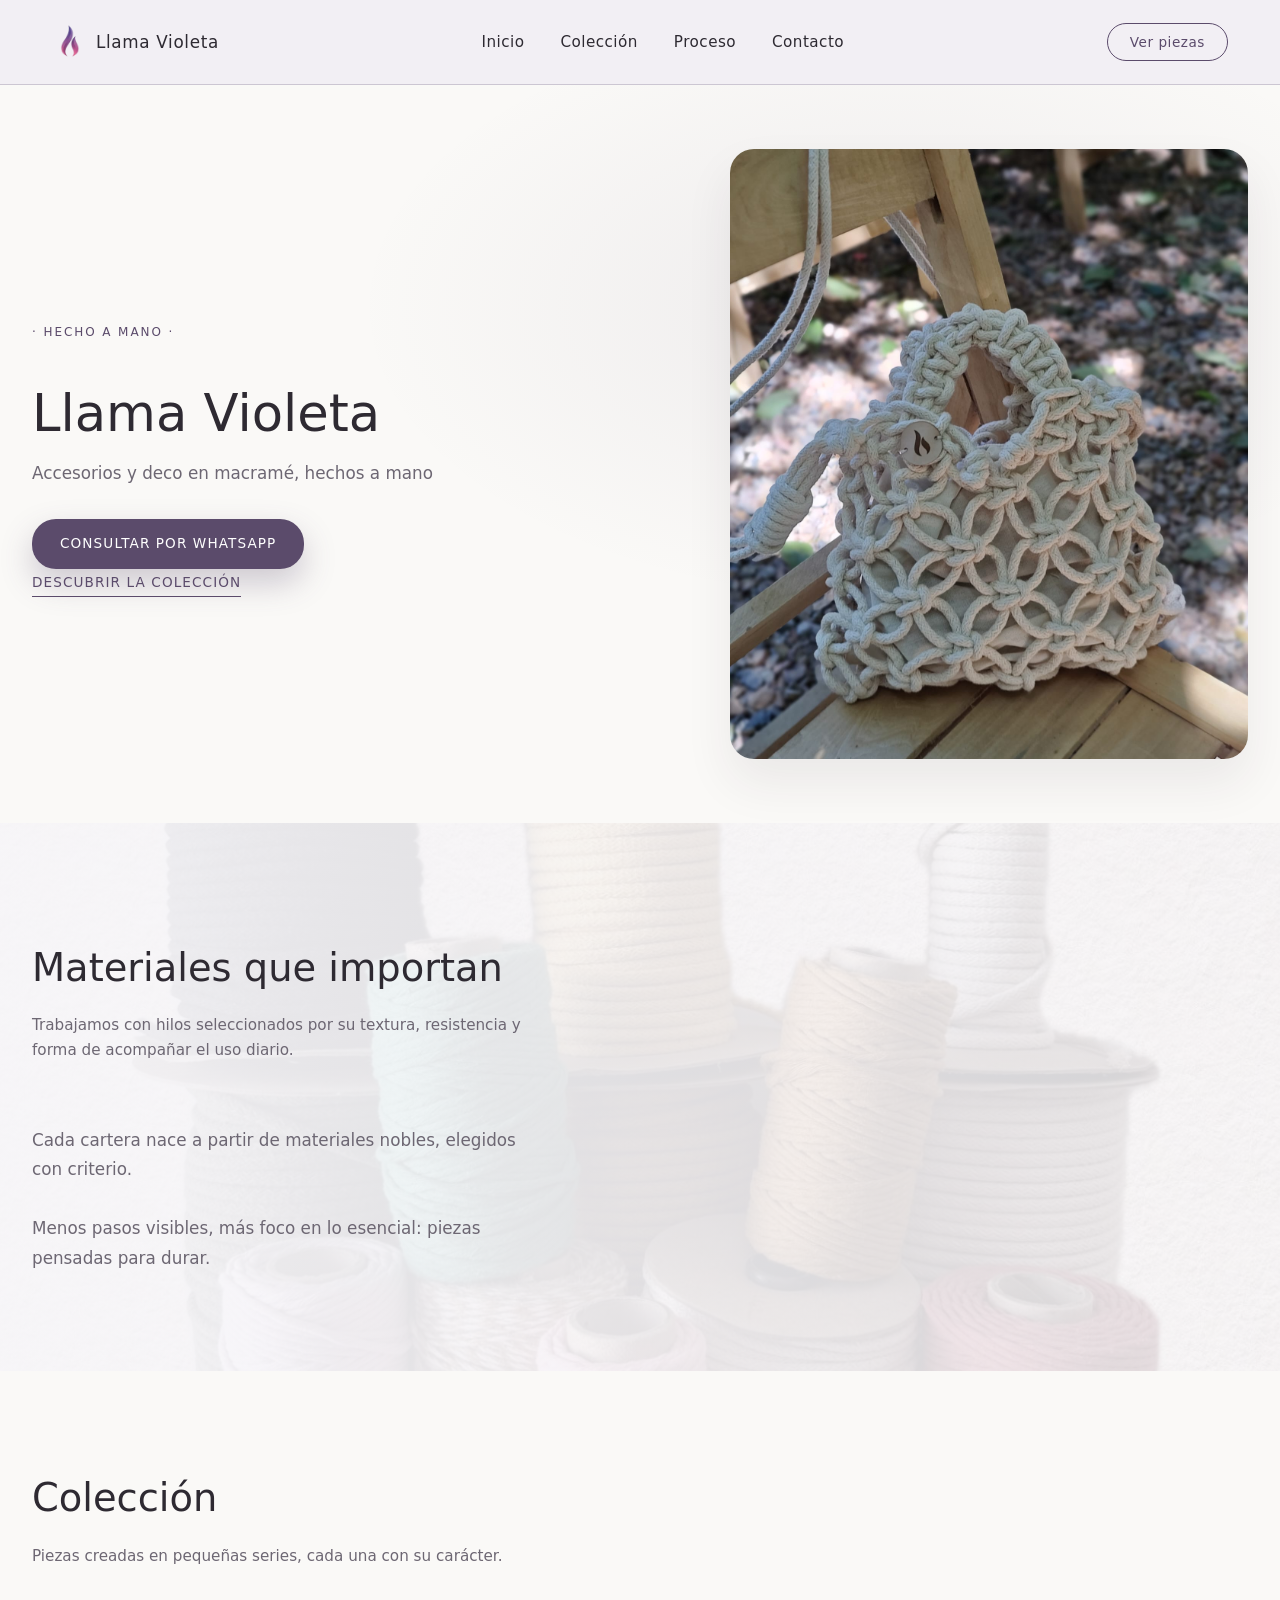
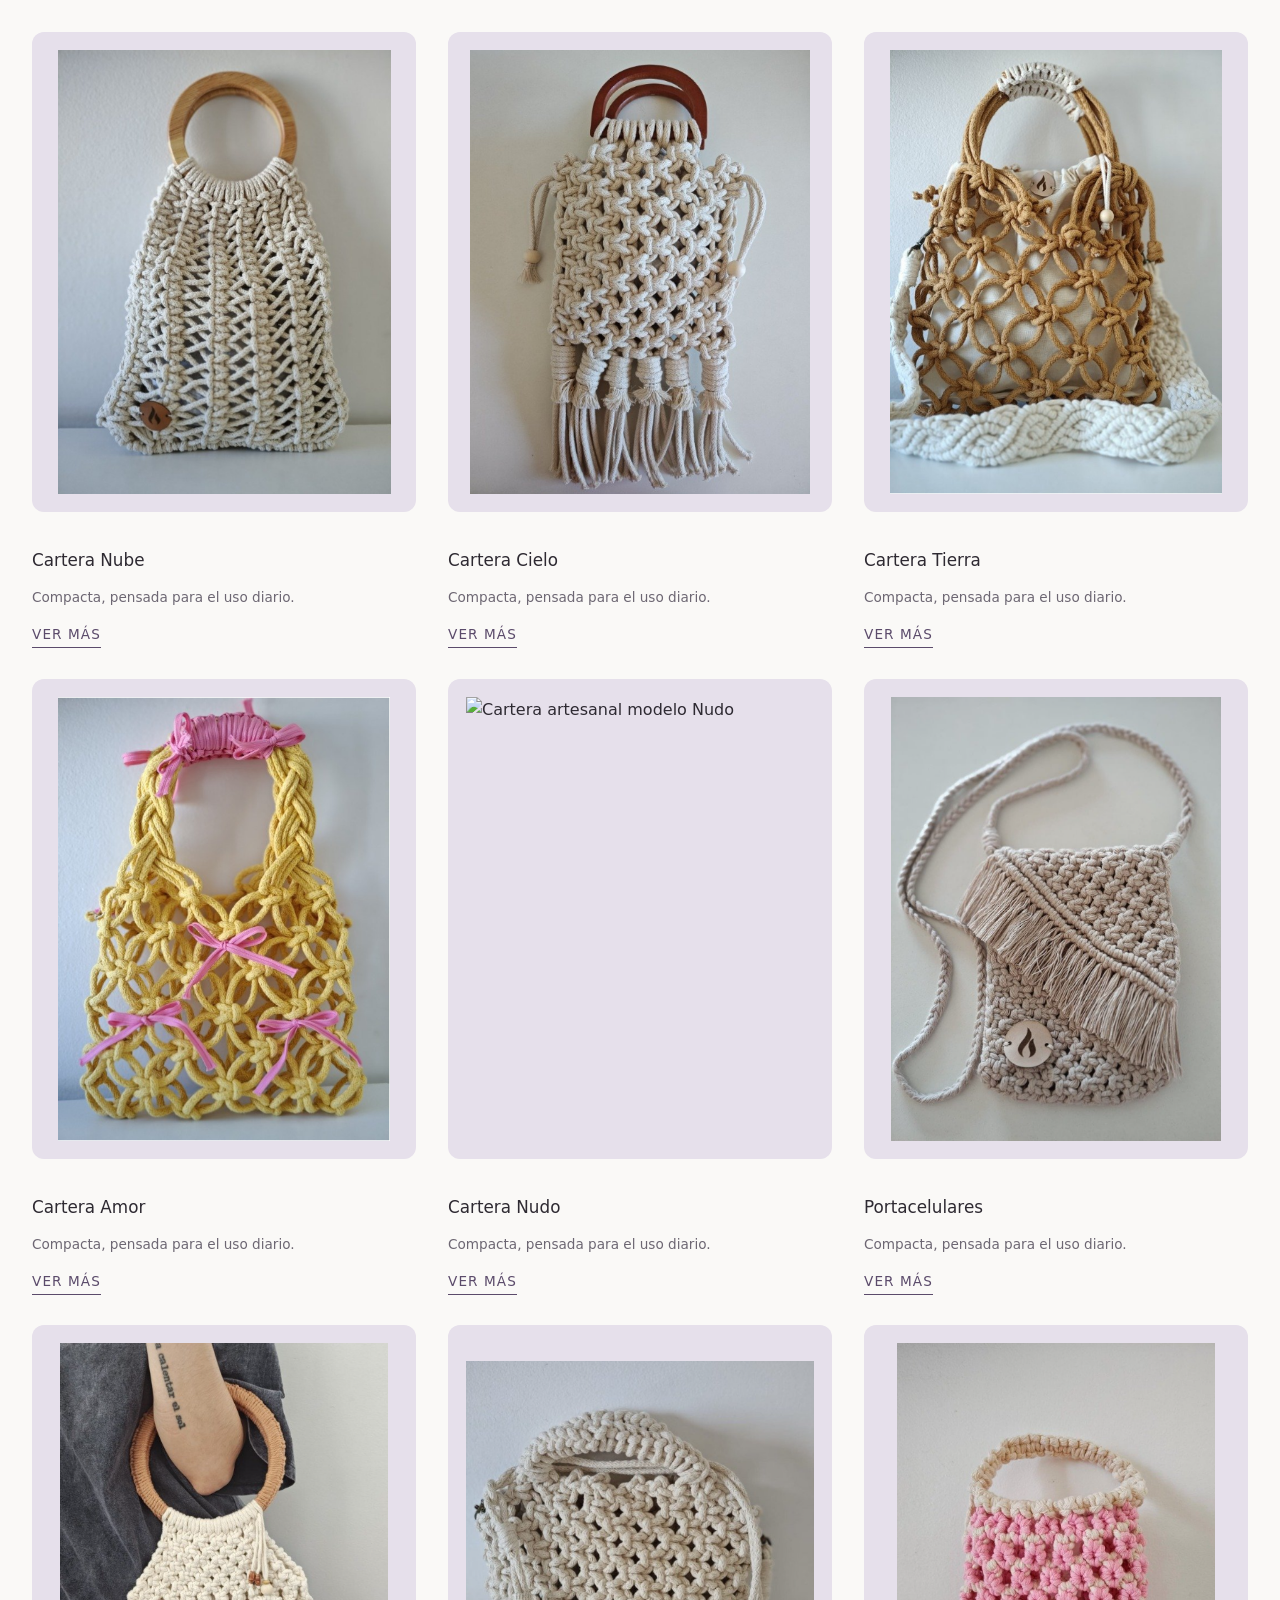
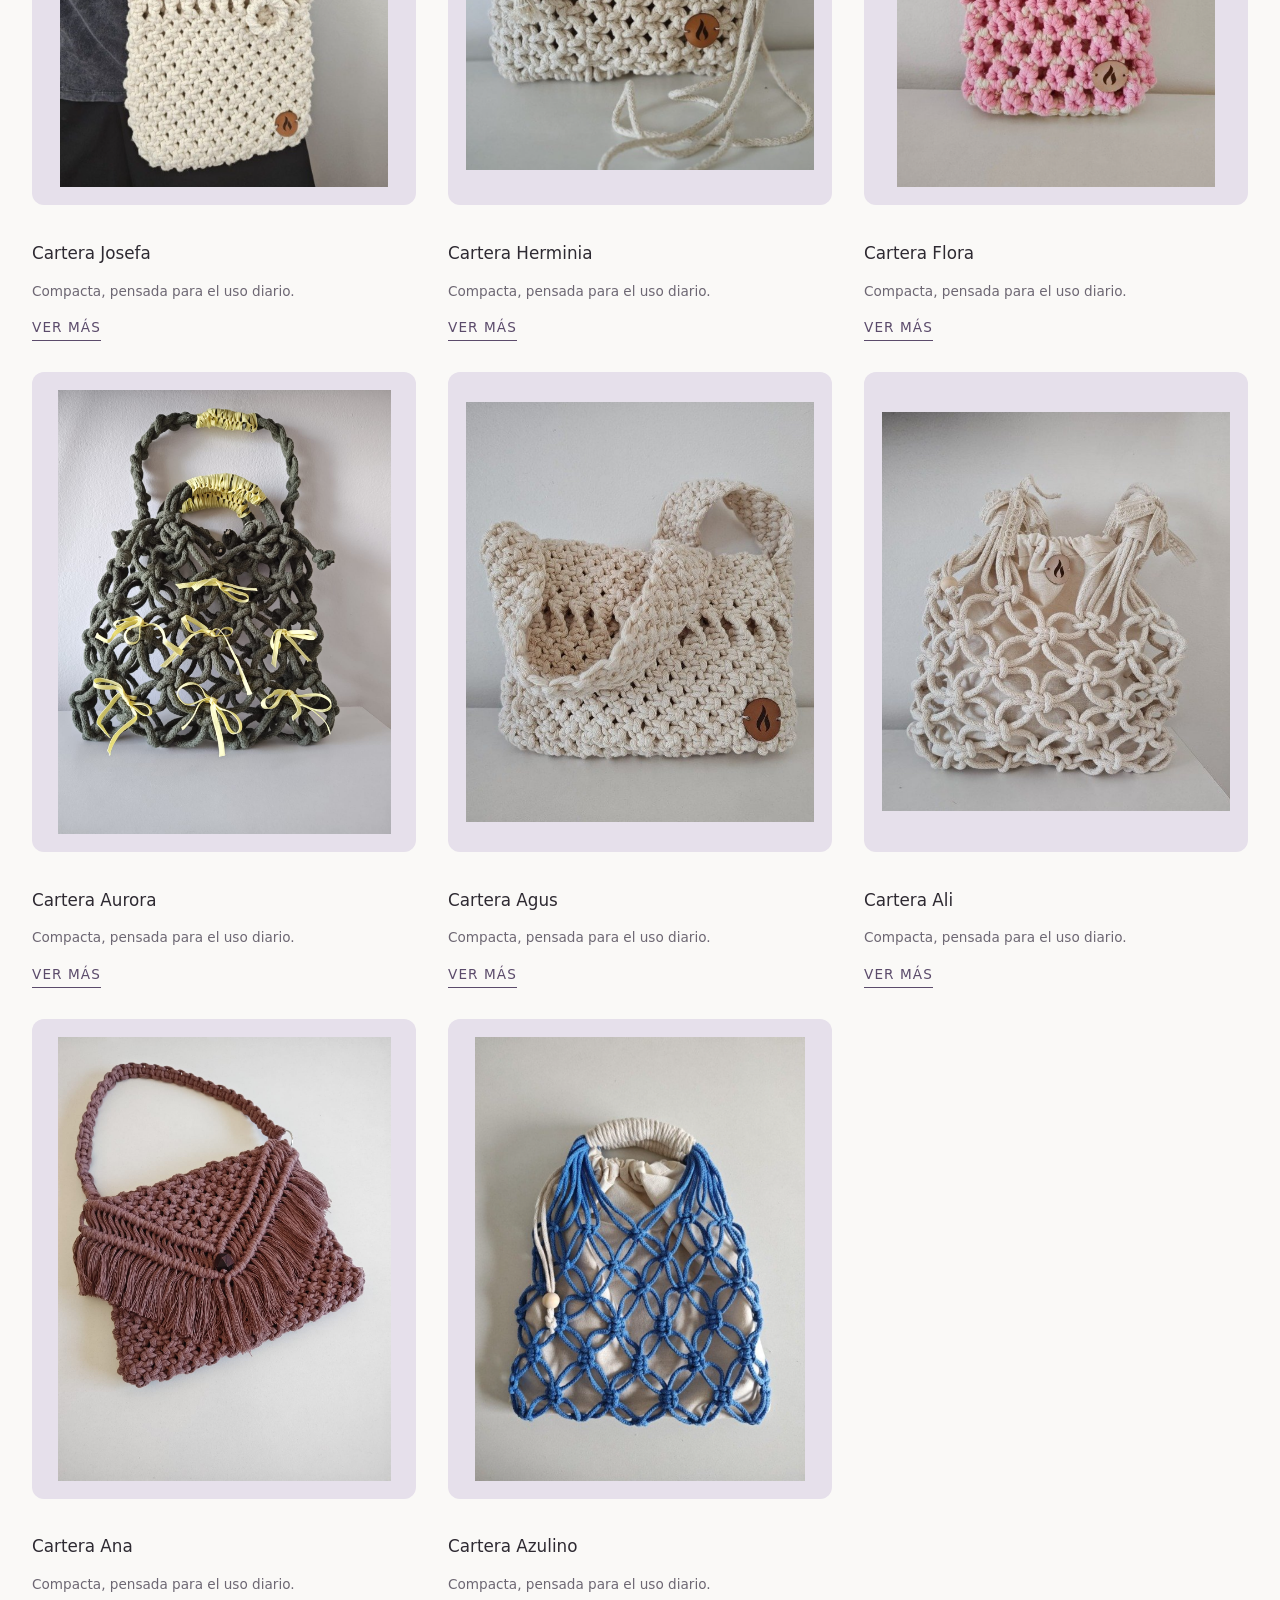
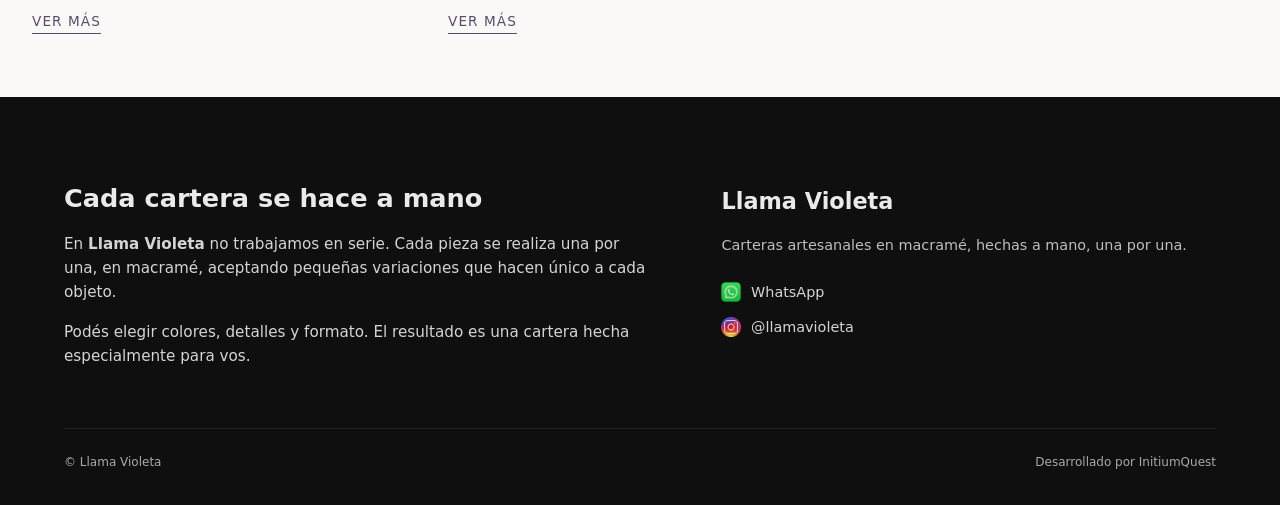
==== commit 98f196ae: "a" ====
--- a/index.html
+++ b/index.html
@@ -46,16 +46,14 @@
 
             <!-- Texto -->
             <div class="lv-hero__content">
-                <p class="lv-hero__eyebrow">Hecho a mano · Sin apuro</p>
+                <p class="lv-hero__eyebrow"> · Hecho a mano · </p>
 
                 <h1 class="lv-hero__title">
-                    Carteras que no siguen<br>
-                    tendencias.
+                    Llama Violeta
                 </h1>
 
                 <p class="lv-hero__description">
-                    Piezas artesanales creadas para acompañar historias reales,
-                    no temporadas pasajeras.
+                    Accesorios y deco en macramé, hechos a mano
                 </p>
 
                 <a href="https://wa.me/549XXXXXXXXXX?text=Hola%20quiero%20consultar%20por%20las%20carteras"
@@ -63,7 +61,7 @@
                     Consultar por WhatsApp
                 </a>
 
-                <a href="#coleccion" class="lv-hero__cta">
+                <a href="#coleccion" class="lv-hero__cta1">
                     Descubrir la colección
                 </a>
             </div>
@@ -79,30 +77,41 @@
 
 
 
-    <section class="lv-process" id="proceso">
+    <section class="lv-process lv-process--bg" id="proceso">
+
+        <!-- Imagen de fondo -->
+        <div class="lv-process__background" aria-hidden="true">
+            <img src="./assets/materiales.jpeg" alt="">
+        </div>
+
+        <!-- Capa de contenido -->
         <div class="lv-process__container">
 
-            <header class="lv-process__header">
-                <h2 class="lv-process__title">Materiales que importan</h2>
-                <p class="lv-process__subtitle">
-                    Trabajamos con hilos seleccionados por su textura, resistencia y forma de acompañar el uso diario.
+            <div class="lv-process__content">
+
+                <header class="lv-process__header">
+                    <h2 class="lv-process__title">
+                        Materiales que importan
+                    </h2>
+
+                    <p class="lv-process__subtitle">
+                        Trabajamos con hilos seleccionados por su textura,
+                        resistencia y forma de acompañar el uso diario.
+                    </p>
+                </header>
+
+                <p class="lv-process__text">
+                    Cada cartera nace a partir de materiales nobles,
+                    elegidos con criterio.
+                    <br><br>
+                    Menos pasos visibles, más foco en lo esencial:
+                    piezas pensadas para durar.
                 </p>
-            </header>
-
-            <article class="lv-process__single">
-                <div class="lv-process__media">
-                    <img src="./assets/materiales.jpeg" alt="Hilos de macramé utilizados en la producción">
-                </div>
-
-                <div class="lv-process__content">
-                    <p class="lv-process__text">
-                        Cada cartera nace a partir de materiales nobles, elegidos sin apuro.
-                        Menos pasos visibles, más foco en lo esencial: piezas pensadas para durar.
-                    </p>
-                </div>
-            </article>
+
+            </div>
 
         </div>
+
     </section>
     <section class="lv-collection" id="coleccion">
         <div class="lv-collection__container">
@@ -135,7 +144,8 @@
                 </article>
                 <article class="lv-product-card lv-reveal" data-product-id="2">
                     <div class="lv-product-card__media">
-                        <img src="./assets/Carteras/cielo/cielo.png" alt="Cartera artesanal modelo Alba" loading="lazy" />
+                        <img src="./assets/Carteras/cielo/cielo.png" alt="Cartera artesanal modelo Alba"
+                            loading="lazy" />
                     </div>
 
                     <div class="lv-product-card__content">
@@ -151,8 +161,8 @@
                 </article>
                 <article class="lv-product-card lv-reveal" data-product-id="3">
                     <div class="lv-product-card__media">
-                        <img src="./assets/Carteras/tierra/tierra.png"
-                            alt="Cartera artesanal modelo Tierra" loading="lazy" />
+                        <img src="./assets/Carteras/tierra/tierra.png" alt="Cartera artesanal modelo Tierra"
+                            loading="lazy" />
                     </div>
 
                     <div class="lv-product-card__content">
@@ -168,8 +178,7 @@
                 </article>
                 <article class="lv-product-card lv-reveal" data-product-id="4">
                     <div class="lv-product-card__media">
-                        <img src="./assets/Carteras/amor/amor.png"
-                            alt="Cartera artesanal modelo Amor" loading="lazy" />
+                        <img src="./assets/Carteras/amor/amor.png" alt="Cartera artesanal modelo Amor" loading="lazy" />
                     </div>
 
                     <div class="lv-product-card__content">
@@ -185,8 +194,7 @@
                 </article>
                 <article class="lv-product-card lv-reveal" data-product-id="5">
                     <div class="lv-product-card__media">
-                        <img src="./assets/Carteras/nudo/nudo.png"
-                            alt="Cartera artesanal modelo Nudo" loading="lazy" />
+                        <img src="./assets/Carteras/nudo/nudo.png" alt="Cartera artesanal modelo Nudo" loading="lazy" />
                     </div>
 
                     <div class="lv-product-card__content">
@@ -202,8 +210,8 @@
                 </article>
                 <article class="lv-product-card lv-reveal" data-product-id="6">
                     <div class="lv-product-card__media">
-                        <img src="./assets/Carteras/portacel/portacelular1.png"
-                            alt="Cartera artesanal modelo Alba" loading="lazy" />
+                        <img src="./assets/Carteras/portacel/portacelular1.png" alt="Cartera artesanal modelo Alba"
+                            loading="lazy" />
                     </div>
 
                     <div class="lv-product-card__content">
@@ -219,8 +227,8 @@
                 </article>
                 <article class="lv-product-card lv-reveal" data-product-id="7">
                     <div class="lv-product-card__media">
-                        <img src="./assets/Carteras/josefa/josefa.png"
-                            alt="Cartera artesanal modelo Josefa" loading="lazy" />
+                        <img src="./assets/Carteras/josefa/josefa.png" alt="Cartera artesanal modelo Josefa"
+                            loading="lazy" />
                     </div>
 
                     <div class="lv-product-card__content">
@@ -236,8 +244,8 @@
                 </article>
                 <article class="lv-product-card lv-reveal" data-product-id="8">
                     <div class="lv-product-card__media">
-                        <img src="./assets/Carteras/herminia/herminia1.png"
-                            alt="Cartera artesanal modelo Herminia" loading="lazy" />
+                        <img src="./assets/Carteras/herminia/herminia1.png" alt="Cartera artesanal modelo Herminia"
+                            loading="lazy" />
                     </div>
 
                     <div class="lv-product-card__content">
@@ -253,8 +261,8 @@
                 </article>
                 <article class="lv-product-card lv-reveal" data-product-id="9">
                     <div class="lv-product-card__media">
-                        <img src="./assets/Carteras/flora/flora1.png"
-                            alt="Cartera artesanal modelo Flora" loading="lazy" />
+                        <img src="./assets/Carteras/flora/flora1.png" alt="Cartera artesanal modelo Flora"
+                            loading="lazy" />
                     </div>
 
                     <div class="lv-product-card__content">
@@ -270,8 +278,8 @@
                 </article>
                 <article class="lv-product-card lv-reveal" data-product-id="10">
                     <div class="lv-product-card__media">
-                        <img src="../assets/Carteras/aurora/aurora1.png"
-                            alt="Cartera artesanal modelo Aurora" loading="lazy" />
+                        <img src="../assets/Carteras/aurora/aurora1.png" alt="Cartera artesanal modelo Aurora"
+                            loading="lazy" />
                     </div>
 
                     <div class="lv-product-card__content">
@@ -287,8 +295,8 @@
                 </article>
                 <article class="lv-product-card lv-reveal" data-product-id="11">
                     <div class="lv-product-card__media">
-                        <img src="./assets/Carteras/agus/agus1.png"
-                            alt="Cartera artesanal modelo Agus" loading="lazy" />
+                        <img src="./assets/Carteras/agus/agus3.png" alt="Cartera artesanal modelo Agus"
+                            loading="lazy" />
                     </div>
 
                     <div class="lv-product-card__content">
@@ -304,8 +312,7 @@
                 </article>
                 <article class="lv-product-card lv-reveal" data-product-id="12">
                     <div class="lv-product-card__media">
-                        <img src="./assets/Carteras/ali/ali1.png"
-                            alt="Cartera artesanal modelo Ali" loading="lazy" />
+                        <img src="./assets/Carteras/ali/ali1.png" alt="Cartera artesanal modelo Ali" loading="lazy" />
                     </div>
 
                     <div class="lv-product-card__content">
@@ -321,8 +328,7 @@
                 </article>
                 <article class="lv-product-card lv-reveal" data-product-id="13">
                     <div class="lv-product-card__media">
-                        <img src="./assets/Carteras/ana/ana.png"
-                            alt="Cartera artesanal modelo Ana" loading="lazy" />
+                        <img src="./assets/Carteras/ana/ana.png" alt="Cartera artesanal modelo Ana" loading="lazy" />
                     </div>
 
                     <div class="lv-product-card__content">
@@ -338,8 +344,8 @@
                 </article>
                 <article class="lv-product-card lv-reveal" data-product-id="14">
                     <div class="lv-product-card__media">
-                        <img src="./assets/Carteras/azulino/azulino.png"
-                            alt="Cartera artesanal modelo Azulino" loading="lazy" />
+                        <img src="./assets/Carteras/azulino/azulino.png" alt="Cartera artesanal modelo Azulino"
+                            loading="lazy" />
                     </div>
 
                     <div class="lv-product-card__content">
@@ -362,62 +368,68 @@
         </div>
     </section>
 
-    <section class="lv-author-cta" id="contacto">
-        <div class="lv-author-cta__container">
-
-            <div class="lv-author-cta__content lv-reveal">
-                <h2 class="lv-author-cta__title">
-                    Cada cartera se hace a mano, para una sola persona
-                </h2>
-
-                <p class="lv-author-cta__text">
-                    En <strong>Llama Violeta</strong> no trabajamos en serie.
-                    Cada pieza se realiza una por una, en macramé, aceptando
-                    las pequeñas variaciones que hacen único a cada objeto.
-                </p>
-
-                <p class="lv-author-cta__text">
-                    Podés elegir colores, detalles y formato.
-                    El resultado final siempre es una cartera hecha especialmente para vos.
-                </p>
-
-                <button class="lv-author-cta__button" type="button">
-                    Consultar disponibilidad
-                </button>
-            </div>
-
-        </div>
-    </section>
     <footer class="lv-footer">
         <div class="lv-footer__container">
 
-            <div class="lv-footer__content">
-                <p class="lv-footer__brand">
-                    Llama Violeta
-                </p>
-
-                <p class="lv-footer__description">
-                    Carteras artesanales en macramé, hechas a mano,
-                    una por una.
-                </p>
-
-                <div class="lv-footer__actions">
-                    <button class="lv-footer__link" type="button">
-                        Consultas y pedidos
-                    </button>
+            <!-- GRID PRINCIPAL -->
+            <div class="lv-footer__grid">
+
+                <!-- COLUMNA IZQUIERDA -->
+                <div class="lv-footer__about">
+                    <h2 class="lv-footer__title">
+                        Cada cartera se hace a mano
+                    </h2>
+
+                    <p class="lv-footer__text">
+                        En <strong>Llama Violeta</strong> no trabajamos en serie.
+                        Cada pieza se realiza una por una, en macramé,
+                        aceptando pequeñas variaciones que hacen único a cada objeto.
+                    </p>
+
+                    <p class="lv-footer__text">
+                        Podés elegir colores, detalles y formato.
+                        El resultado es una cartera hecha especialmente para vos.
+                    </p>
                 </div>
-            </div>
-
+
+                <!-- COLUMNA DERECHA -->
+                <div class="lv-footer__content">
+                    <p class="lv-footer__brand">
+                        Llama Violeta
+                    </p>
+
+                    <p class="lv-footer__description">
+                        Carteras artesanales en macramé, hechas a mano,
+                        una por una.
+                    </p>
+
+                    <div class="lv-footer__socials">
+                        <a href="https://wa.me/XXXXXXXXXX" target="_blank" rel="noopener noreferrer"
+                            class="lv-footer__social lv-footer__social--wp" aria-label="WhatsApp">
+                            <img src="./assets/iconowp.webp" alt="WhatsApp">
+                            <span>WhatsApp</span>
+                        </a>
+
+                        <a href="https://www.instagram.com/llamavioleta" target="_blank" rel="noopener noreferrer"
+                            class="lv-footer__social lv-footer__social--ig" aria-label="Instagram">
+                            <img src="./assets/iconoig.webp" alt="Instagram">
+                            <span>@llamavioleta</span>
+                        </a>
+                    </div>
+                </div>
+
+            </div>
+
+            <!-- BASE -->
             <div class="lv-footer__bottom">
-                <span class="lv-footer__copyright">
-                    © Llama Violeta
+                <span>© Llama Violeta</span>
+
+                <span class="lv-footer__signature">
+                    Desarrollado por
+                    <a href="https://www.initiumq.com" target="_blank" rel="noopener noreferrer">
+                        InitiumQuest
+                    </a>
                 </span>
-            </div>
-            <div class="lv-footer__signature">
-                <span>Desarrollado por </span>
-                <a href="https://www.initiumq.com" target="_blank" rel="noopener noreferrer">
-                    InitiumQuest
-                </a>
             </div>
 
         </div>
--- a/styles.css
+++ b/styles.css
@@ -379,6 +379,33 @@
     transform: scaleX(0.65);
 }
 
+.lv-hero__cta1 {
+    display: inline-block;
+    font-size: var(--lv-font-size-sm);
+    letter-spacing: 0.08em;
+    text-transform: uppercase;
+    margin-right: var(--lv-space-md);
+    padding-bottom: 4px;
+    color: var(--lv-color-primary);
+    position: relative;
+}
+
+.lv-hero__cta1::after {
+    content: "";
+    position: absolute;
+    left: 0;
+    bottom: 0;
+    width: 100%;
+    height: 1px;
+    background-color: currentColor;
+    transform-origin: left;
+    transition: transform var(--lv-transition-fast);
+}
+
+.lv-hero__cta1:hover::after {
+    transform: scaleX(0.65);
+}
+
 /* ===========================
    CTA WHATSAPP – SOLIDO
    =========================== */
@@ -493,36 +520,88 @@
         font-size: 2.1rem;
     }
 
-    .lv-hero__cta {
-        display: block;
-        margin-bottom: var(--lv-space-sm);
-    }
-}
-
-
-
-
-
-
-
-
-
-
-
-
-
-/* ===========================
-   PROCESO – MATERIAL EDITORIAL
+    .lv-hero__cta1 {
+        display: none;
+    }
+}
+
+
+
+
+
+
+
+
+
+
+
+
+
+/* ===========================
+   PROCESO – MATERIAL EDITORIAL (FULL BG)
    =========================== */
 
 .lv-process {
+    position: relative;
     padding: var(--lv-space-xl) var(--lv-space-lg);
     background-color: var(--lv-color-bg);
-}
+    overflow: hidden;
+}
+
+/* ===========================
+   FONDO
+   =========================== */
+
+.lv-process__background {
+    position: absolute;
+    inset: 0;
+    z-index: 0;
+    overflow: hidden;
+}
+
+.lv-process__background img {
+    width: 100%;
+    height: 100%;
+    object-fit: cover;
+    transform: scale(1.05);
+    filter: saturate(0.9);
+}
+
+/* Overlay sutil para legibilidad */
+.lv-process__background::after {
+    content: "";
+    position: absolute;
+    inset: 0;
+    background: linear-gradient(
+        to right,
+        rgba(247, 246, 249, 0.96),
+        rgba(247, 246, 249, 0.85));
+}
+
+/* ===========================
+   CONTENEDOR
+   =========================== */
 
 .lv-process__container {
+    position: relative;
+    z-index: 1;
     max-width: var(--lv-max-width);
     margin: 0 auto;
+    min-height: 420px;
+
+    display: flex;
+    align-items: center;
+}
+
+/* ===========================
+   CONTENIDO
+   =========================== */
+
+.lv-process__content {
+    max-width: 520px;
+    display: flex;
+    flex-direction: column;
+    gap: var(--lv-space-lg);
 }
 
 /* ===========================
@@ -531,7 +610,6 @@
 
 .lv-process__header {
     max-width: 560px;
-    margin-bottom: var(--lv-space-lg);
 }
 
 .lv-process__title {
@@ -548,77 +626,30 @@
 }
 
 /* ===========================
-   BLOQUE ÚNICO
-   =========================== */
-
-.lv-process__single {
-    display: grid;
-    grid-template-columns: 1.1fr 0.9fr;
-    gap: var(--lv-space-xl);
-    align-items: center;
-}
-
-/* Media */
-.lv-process__media {
-    max-width: 420px;
-}
-
-.lv-process__media img {
-    width: 100%;
-    max-height: 320px;
-    object-fit: cover;
-    border-radius: var(--lv-radius-md);
-}
-
-/* Desktop grande: aún más sutil */
-@media (min-width: 1024px) {
-    .lv-process__media {
-        max-width: 380px;
-    }
-
-    .lv-process__media img {
-        max-height: 280px;
-    }
-}
-
-/* Mobile */
-@media (max-width: 768px) {
-    .lv-process__media {
-        max-width: 100%;
-        margin-bottom: var(--lv-space-md);
-    }
-
-    .lv-process__media img {
-        max-height: 220px;
-    }
-}
-
-/* Contenido */
-.lv-process__content {
-    max-width: 460px;
-}
+   TEXTO PRINCIPAL
+   =========================== */
 
 .lv-process__text {
     font-size: var(--lv-font-size-lg);
     color: var(--lv-color-text-muted);
-    line-height: 1.7;
+    line-height: 1.75;
+    max-width: 46ch;
 }
 
 /* ===========================
    REVEAL
    =========================== */
 
-.lv-process .lv-process__header,
-.lv-process__single {
+.lv-process__content {
     transition: opacity 0.8s ease, transform 0.8s ease;
 }
 
-.lv-process .lv-reveal {
+.lv-process.lv-reveal {
     opacity: 0;
     transform: translateY(28px);
 }
 
-.lv-process .lv-reveal.is-visible {
+.lv-process.lv-reveal.is-visible {
     opacity: 1;
     transform: translateY(0);
 }
@@ -628,9 +659,12 @@
    =========================== */
 
 @media (max-width: 1024px) {
-    .lv-process__single {
-        grid-template-columns: 1fr 1fr;
-        gap: var(--lv-space-lg);
+    .lv-process__container {
+        min-height: 380px;
+    }
+
+    .lv-process__content {
+        max-width: 480px;
     }
 }
 
@@ -639,13 +673,19 @@
         padding: var(--lv-space-lg) var(--lv-space-md);
     }
 
-    .lv-process__single {
-        grid-template-columns: 1fr;
-        gap: var(--lv-space-md);
+    .lv-process__container {
+        min-height: auto;
+    }
+
+    .lv-process__background::after {
+        background: linear-gradient(to bottom,
+                rgba(247, 246, 249, 0.94),
+                rgba(247, 246, 249, 0.88));
     }
 
     .lv-process__content {
         max-width: 100%;
+        gap: var(--lv-space-md);
     }
 
     .lv-process__text {
@@ -809,248 +849,118 @@
 
 
 
-/* ===========================
-   AUTORÍA + CTA UNIFICADO
-   =========================== */
-
-.lv-author-cta {
-    padding: var(--lv-space-xl) var(--lv-space-lg);
-    background: linear-gradient(180deg,
-            var(--lv-color-secondary) 0%,
-            var(--lv-color-bg) 100%);
-}
-
-.lv-author-cta__container {
-    max-width: var(--lv-max-width);
+/* FOOTER BASE */
+.lv-footer {
+    width: 100%;
+    background: #0f0f0f;
+    color: #eaeaea;
+}
+
+.lv-footer * {
+    box-sizing: border-box;
+}
+
+.lv-footer__container {
+    max-width: 1200px;
     margin: 0 auto;
-    display: flex;
-    justify-content: center;
-}
-
-/* Content */
-.lv-author-cta__content {
-    max-width: 620px;
-    text-align: center;
-}
-
-/* Title */
-.lv-author-cta__title {
-    font-size: clamp(1.7rem, 3vw, 2.2rem);
-    font-weight: 500;
-    line-height: 1.25;
-    margin-bottom: var(--lv-space-md);
-    color: var(--lv-color-text);
-}
-
-/* Text */
-.lv-author-cta__text {
-    font-size: var(--lv-font-size-md);
-    line-height: 1.65;
-    color: var(--lv-color-text-muted);
-    margin-bottom: var(--lv-space-sm);
-}
-
-.lv-author-cta__text strong {
-    font-weight: 500;
-    color: var(--lv-color-text);
-}
-
-/* Button */
-.lv-author-cta__button {
-    margin-top: var(--lv-space-md);
-    background-color: var(--lv-color-primary);
-    color: #ffffff;
-    border: none;
-    padding: 14px 30px;
-    font-size: var(--lv-font-size-sm);
-    letter-spacing: 0.1em;
-    text-transform: uppercase;
-    border-radius: var(--lv-radius-md);
-    cursor: pointer;
-    transition:
-        background-color var(--lv-transition-base),
-        transform var(--lv-transition-fast),
-        box-shadow var(--lv-transition-fast);
-}
-
-.lv-author-cta__button:hover {
-    background-color: var(--lv-color-accent);
-    transform: translateY(-2px);
-    box-shadow: 0 8px 20px var(--lv-color-shadow);
-}
-
-/* ===========================
-   MOBILE
-   =========================== */
-
-@media (max-width: 640px) {
-
-    .lv-author-cta {
-        padding: var(--lv-space-lg) var(--lv-space-md);
-    }
-
-    .lv-author-cta__content {
-        max-width: 100%;
-    }
-
-    .lv-author-cta__title {
-        font-size: 1.6rem;
-    }
-}
-
-
-
-
-
-
-
-
-
-/* ===========================
-   FOOTER – LLAMA VIOLETA
-   =========================== */
-
-.lv-footer {
-    padding: var(--lv-space-xl) var(--lv-space-lg);
-    background-color: var(--lv-color-secondary);
-}
-
-.lv-footer__container {
-    max-width: var(--lv-max-width);
-    margin: 0 auto;
+    padding: 4rem 1.5rem 2rem;
+}
+
+/* GRID */
+.lv-footer__grid {
     display: grid;
-    grid-template-columns: 1fr auto;
-    grid-template-rows: auto auto;
-    gap: var(--lv-space-lg);
-    align-items: center;
-}
-
-/* ===========================
-   CONTENT
-   =========================== */
-
-.lv-footer__content {
+    grid-template-columns: 1.2fr 1fr;
+    gap: 4rem;
+    align-items: start;
+}
+
+/* IZQUIERDA */
+.lv-footer__title {
+    font-size: 1.6rem;
+    margin-bottom: 1rem;
+    line-height: 1.3;
+}
+
+.lv-footer__text {
+    font-size: 0.95rem;
+    line-height: 1.6;
+    opacity: 0.9;
+    margin-bottom: 0.75rem;
+}
+
+/* DERECHA */
+.lv-footer__brand {
+    font-size: 1.4rem;
+    font-weight: 600;
+    margin-bottom: 0.5rem;
+}
+
+.lv-footer__description {
+    font-size: 0.9rem;
+    opacity: 0.8;
+    margin-bottom: 1.5rem;
+}
+
+/* REDES */
+.lv-footer__socials {
     display: flex;
     flex-direction: column;
-    gap: var(--lv-space-sm);
-}
-
-/* Brand */
-.lv-footer__brand {
-    font-size: 1.1rem;
-    font-weight: 500;
-    letter-spacing: 0.04em;
-    color: var(--lv-color-text);
-    margin: 0;
-}
-
-/* Description */
-.lv-footer__description {
-    font-size: var(--lv-font-size-sm);
-    line-height: 1.6;
-    color: var(--lv-color-text-muted);
-    max-width: 440px;
-    margin: 0;
-}
-
-/* Actions */
-.lv-footer__actions {
-    margin-top: var(--lv-space-xs);
-}
-
-.lv-footer__link {
-    background: none;
-    border: none;
-    padding: 0;
-    font-size: var(--lv-font-size-sm);
-    letter-spacing: 0.1em;
-    text-transform: uppercase;
-    color: var(--lv-color-primary);
-    cursor: pointer;
-    position: relative;
-}
-
-.lv-footer__link::after {
-    content: "";
-    position: absolute;
-    left: 0;
-    bottom: -4px;
-    width: 100%;
-    height: 1px;
-    background-color: var(--lv-color-primary);
-    transition: transform var(--lv-transition-fast);
-    transform-origin: left;
-}
-
-.lv-footer__link:hover::after {
-    transform: scaleX(0.6);
-}
-
-/* ===========================
-   BOTTOM / COPYRIGHT
-   =========================== */
-
+    gap: 0.75rem;
+}
+
+.lv-footer__social {
+    display: inline-flex;
+    align-items: center;
+    gap: 0.6rem;
+    text-decoration: none;
+    color: inherit;
+    font-size: 0.9rem;
+    opacity: 0.9;
+    transition: opacity 0.2s ease;
+}
+
+.lv-footer__social img {
+    width: 20px;
+    height: 20px;
+    display: block;
+}
+
+.lv-footer__social:hover {
+    opacity: 1;
+}
+
+/* BASE */
 .lv-footer__bottom {
-    justify-self: end;
-    align-self: start;
-}
-
-.lv-footer__bottom span {
+    margin-top: 3rem;
+    padding-top: 1.5rem;
+    border-top: 1px solid rgba(255, 255, 255, 0.1);
+
+    display: flex;
+    justify-content: space-between;
+    align-items: center;
     font-size: 0.75rem;
-    color: var(--lv-color-text-muted);
-}
-
-/* ===========================
-   SIGNATURE
-   =========================== */
-
-.lv-footer__signature {
-    grid-column: 1 / -1;
-    display: flex;
-    justify-content: center;
-    padding-top: var(--lv-space-md);
-    border-top: 1px solid rgba(0, 0, 0, 0.06);
-    font-size: 0.7rem;
-    color: var(--lv-color-text-muted);
-    opacity: 0.6;
+    opacity: 0.7;
 }
 
 .lv-footer__signature a {
-    margin-left: 4px;
     color: inherit;
     text-decoration: none;
-    font-weight: 500;
 }
 
 .lv-footer__signature a:hover {
-    opacity: 0.85;
     text-decoration: underline;
 }
 
-/* ===========================
-   MOBILE
-   =========================== */
-
+/* RESPONSIVE */
 @media (max-width: 768px) {
-
-    .lv-footer {
-        padding: var(--lv-space-lg) var(--lv-space-md);
-    }
-
-    .lv-footer__container {
+    .lv-footer__grid {
         grid-template-columns: 1fr;
+        gap: 2.5rem;
+    }
+
+    .lv-footer__bottom {
+        flex-direction: column;
+        gap: 0.75rem;
         text-align: center;
     }
-
-    .lv-footer__content {
-        align-items: center;
-    }
-
-    .lv-footer__description {
-        max-width: 100%;
-    }
-
-    .lv-footer__bottom {
-        justify-self: center;
-    }
 }
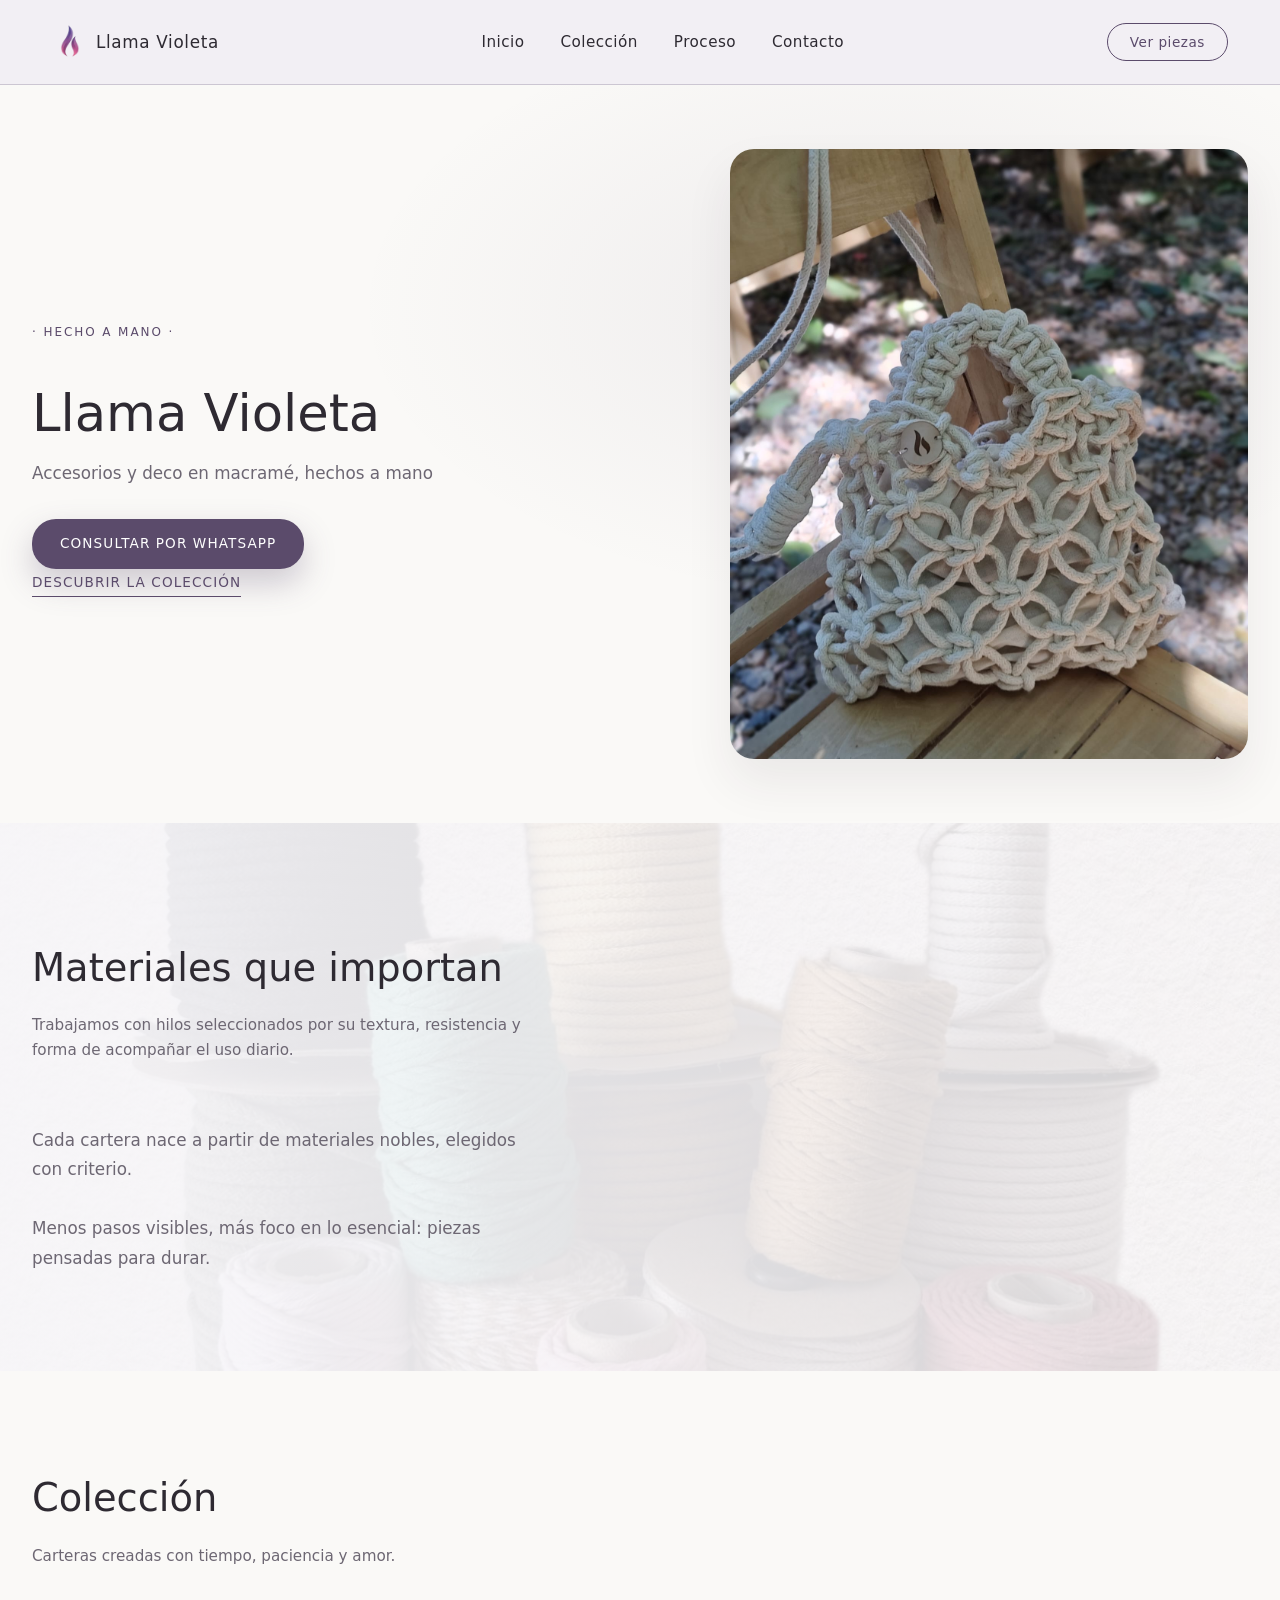
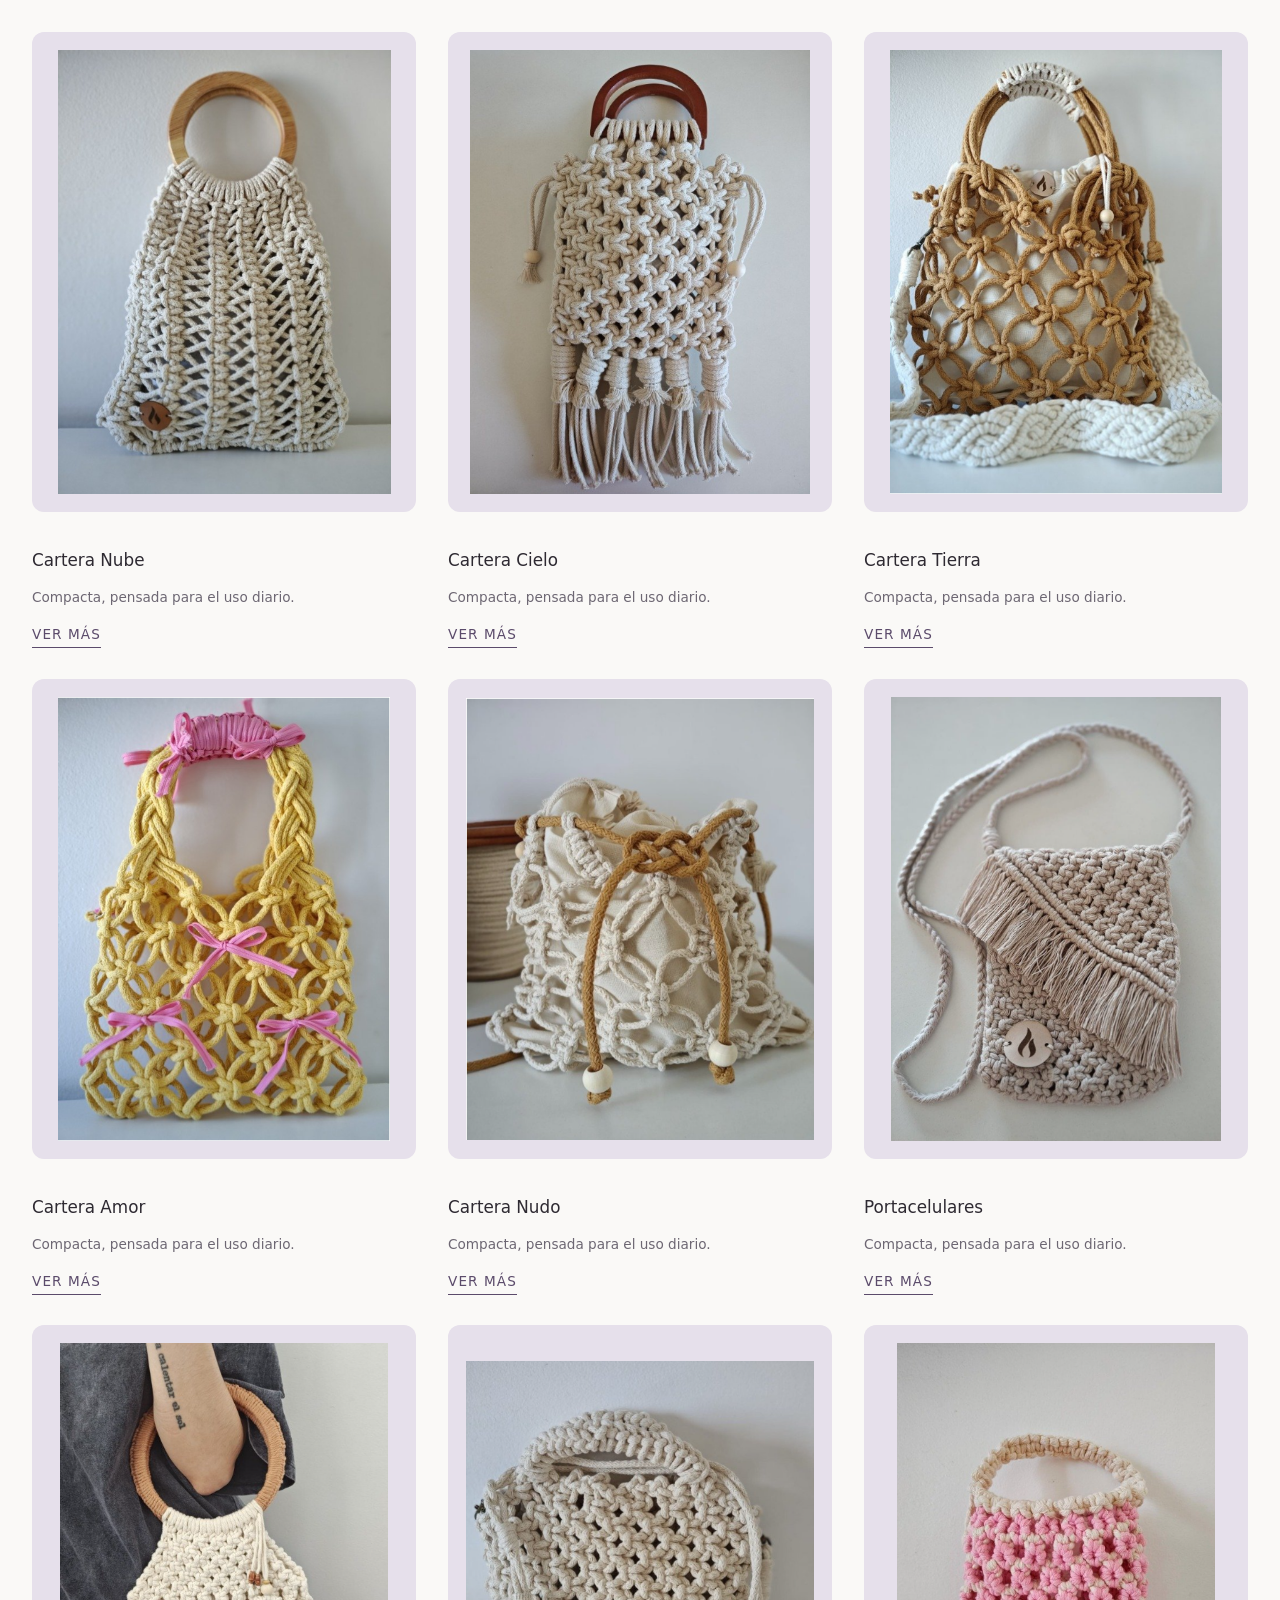
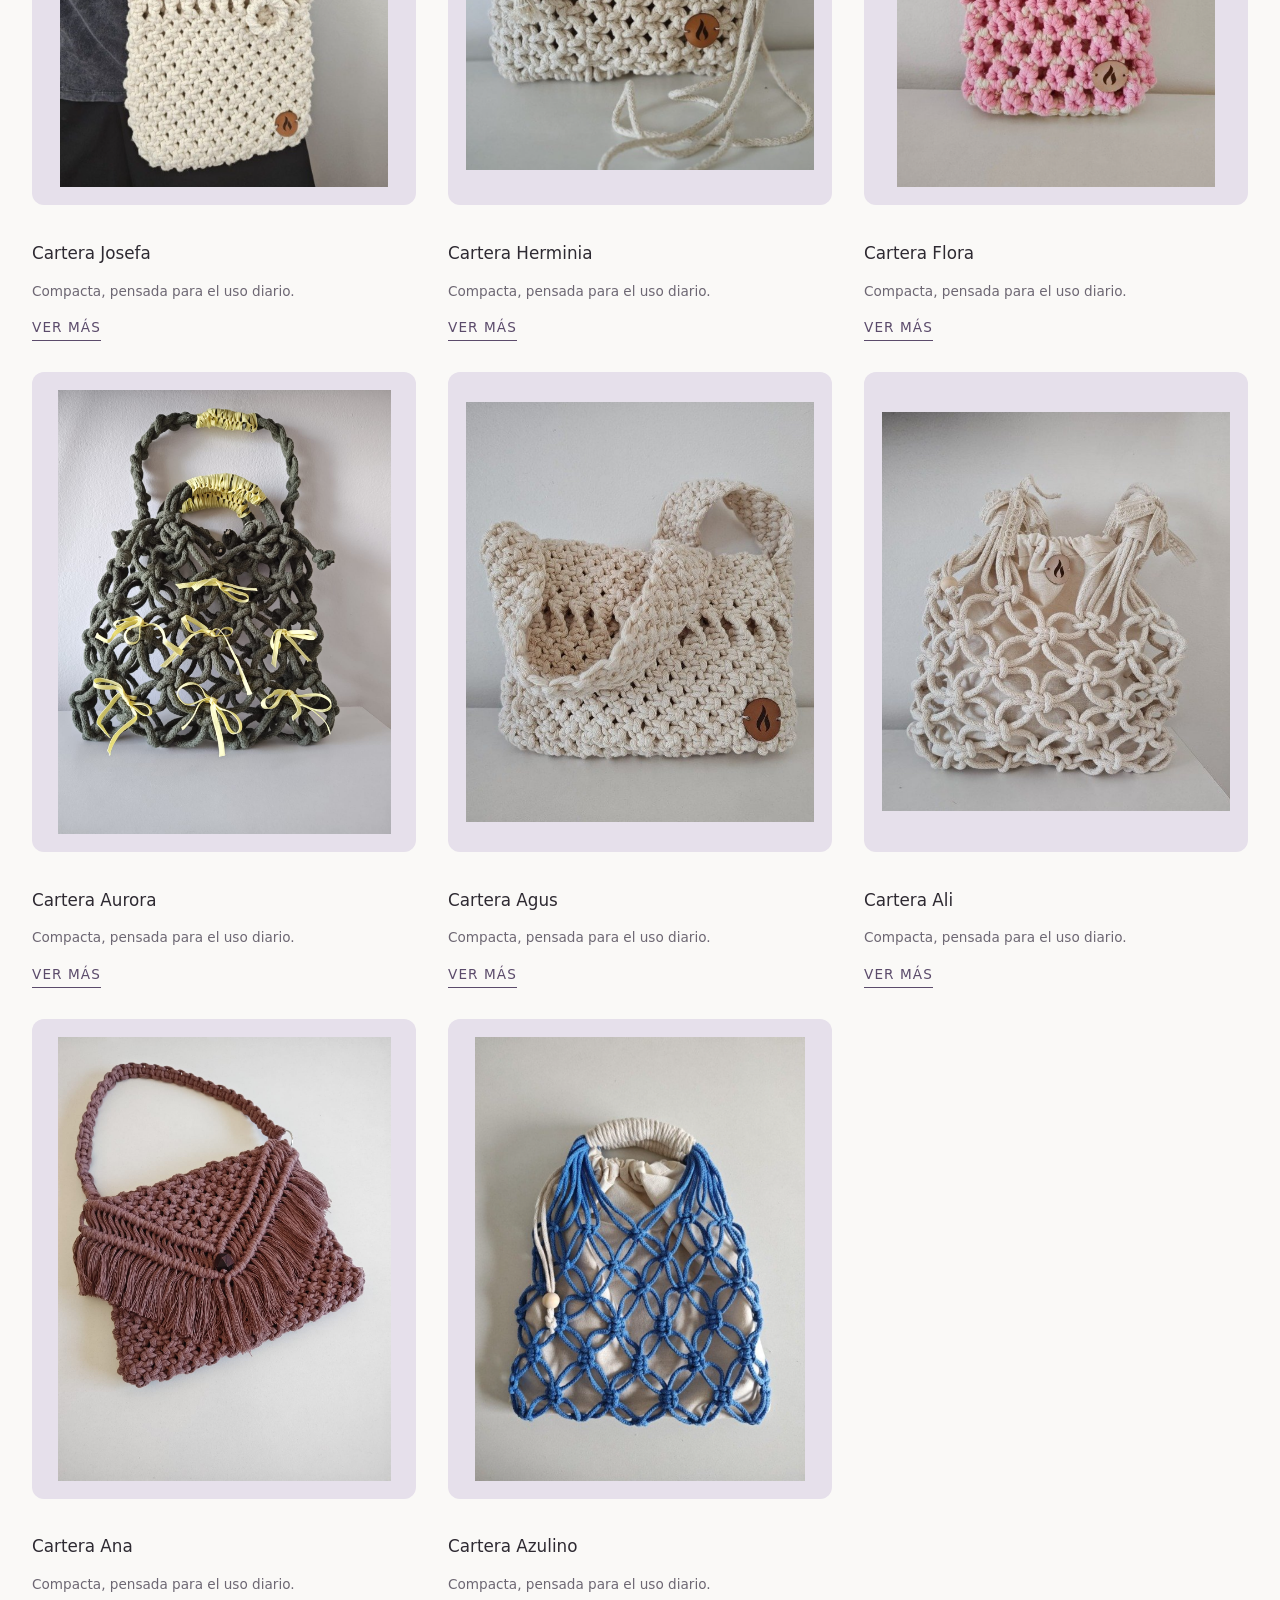
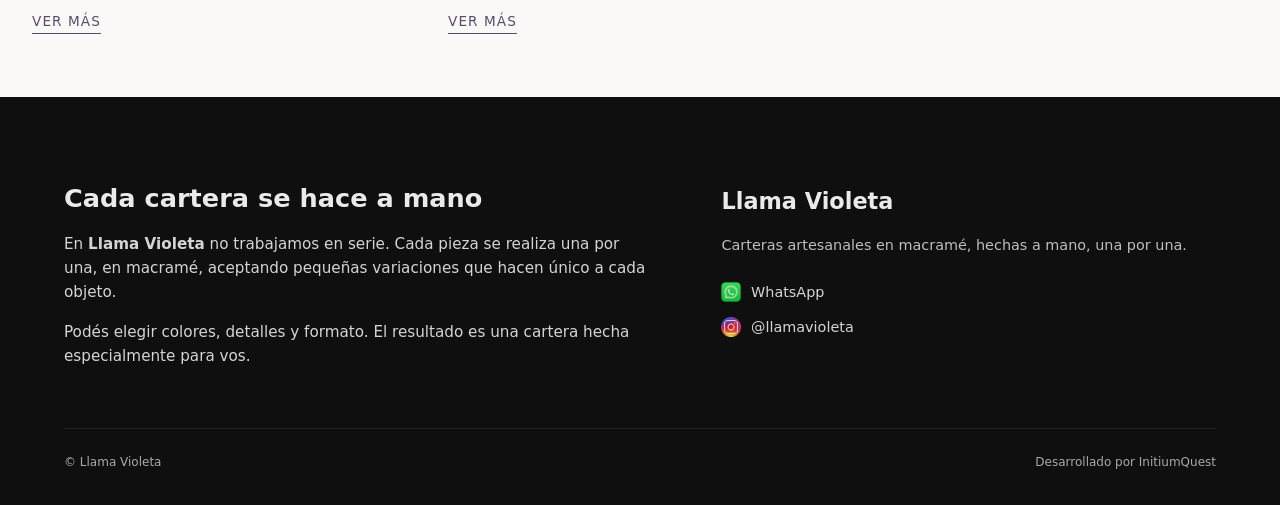
==== commit ed75cac6: "a" ====
--- a/index.html
+++ b/index.html
@@ -119,7 +119,7 @@
             <header class="lv-collection__header lv-reveal">
                 <h2 class="lv-collection__title">Colección</h2>
                 <p class="lv-collection__subtitle">
-                    Piezas creadas en pequeñas series, cada una con su carácter.
+                    Carteras creadas con tiempo, paciencia y amor.
                 </p>
             </header>
 
@@ -194,7 +194,7 @@
                 </article>
                 <article class="lv-product-card lv-reveal" data-product-id="5">
                     <div class="lv-product-card__media">
-                        <img src="./assets/Carteras/nudo/nudo.png" alt="Cartera artesanal modelo Nudo" loading="lazy" />
+                        <img src="./assets/Carteras/nudo/nudo3.png" alt="Cartera artesanal modelo Nudo" loading="lazy" />
                     </div>
 
                     <div class="lv-product-card__content">
@@ -278,7 +278,7 @@
                 </article>
                 <article class="lv-product-card lv-reveal" data-product-id="10">
                     <div class="lv-product-card__media">
-                        <img src="../assets/Carteras/aurora/aurora1.png" alt="Cartera artesanal modelo Aurora"
+                        <img src="./assets/Carteras/aurora/aurora1.png" alt="Cartera artesanal modelo Aurora"
                             loading="lazy" />
                     </div>
 
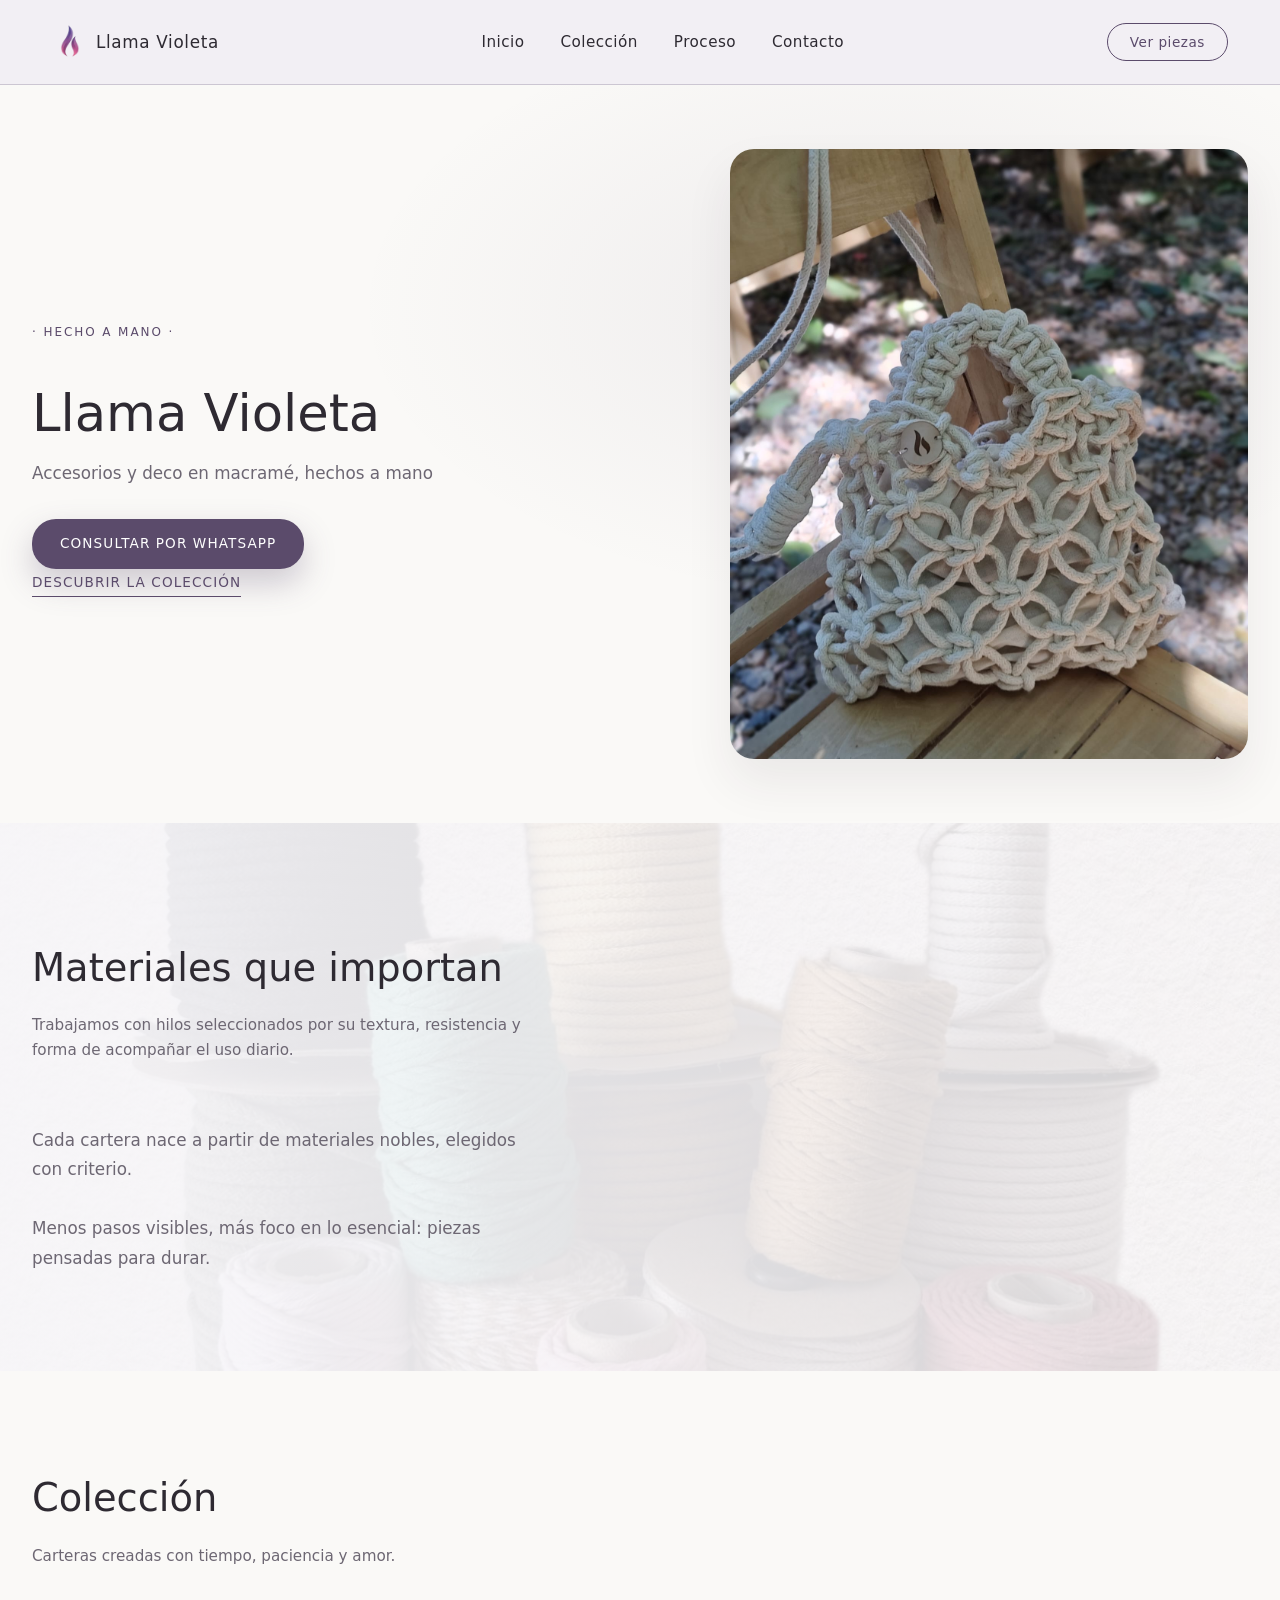
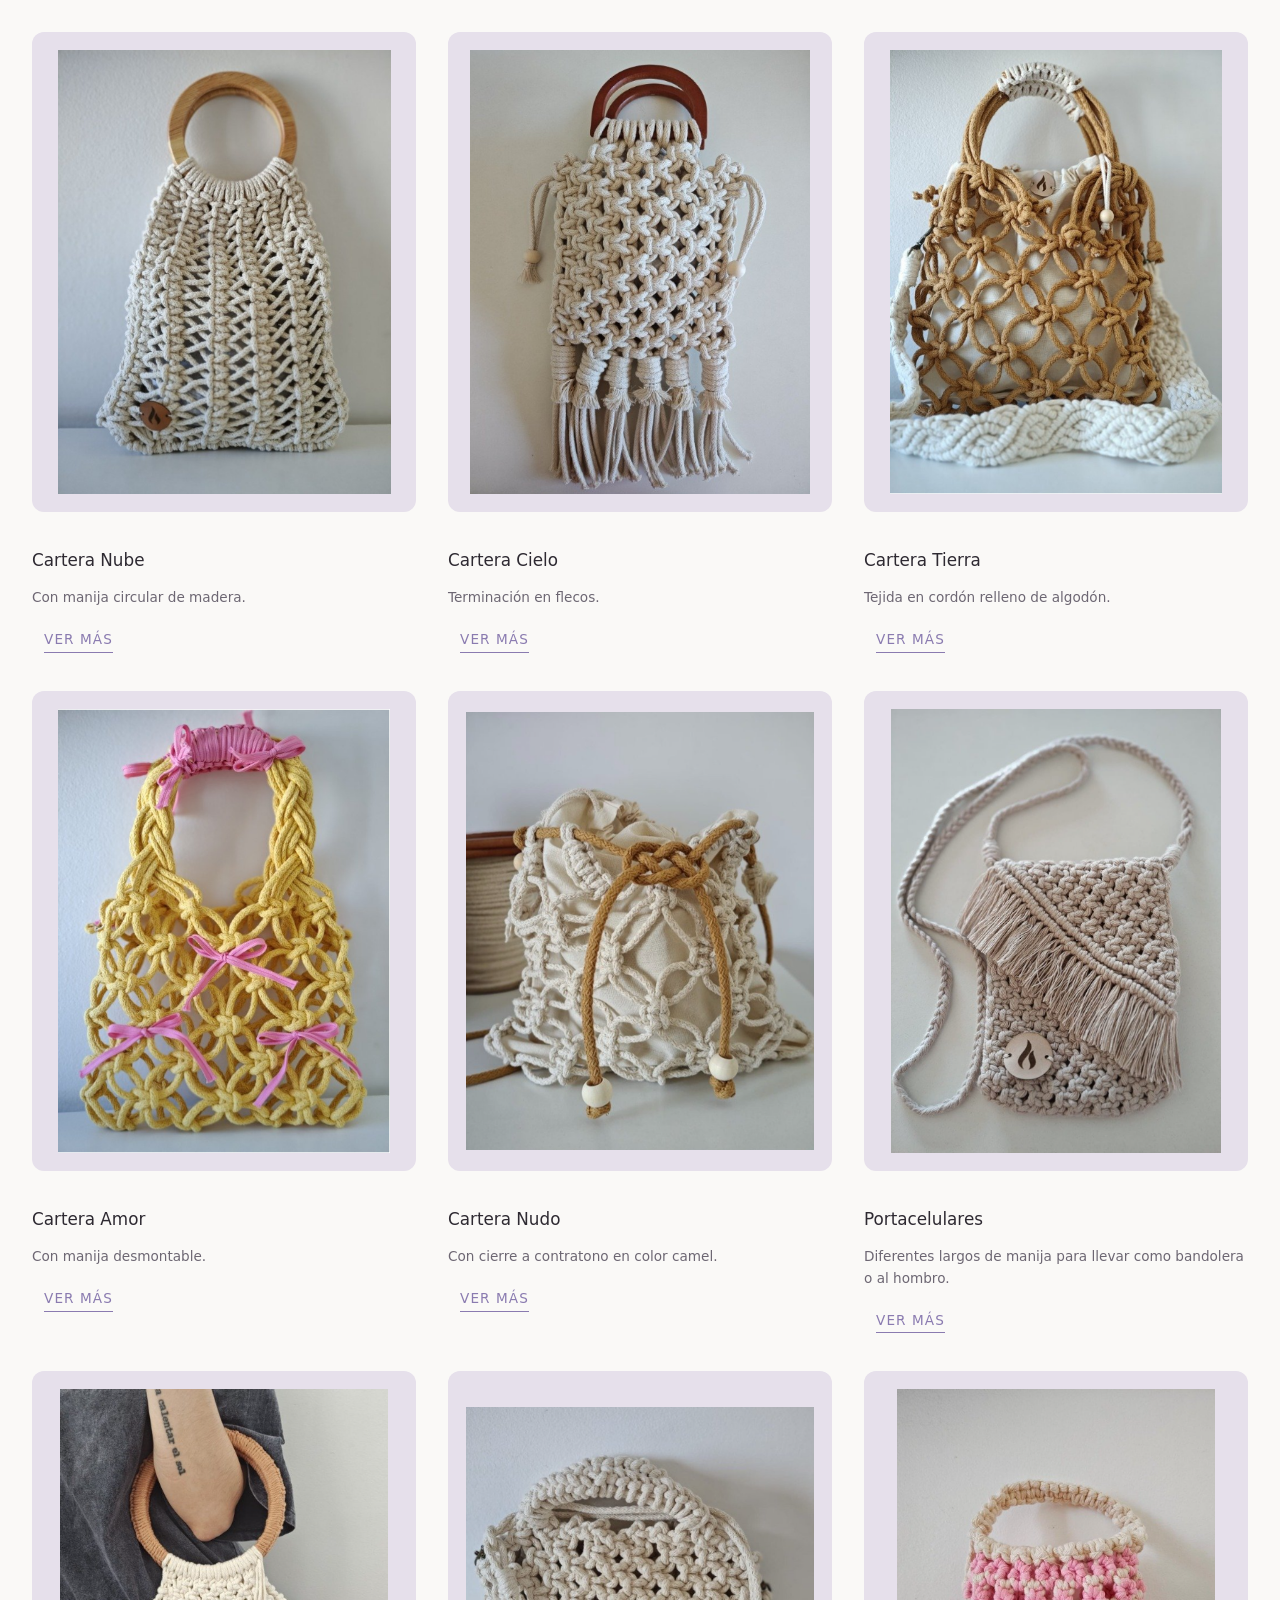
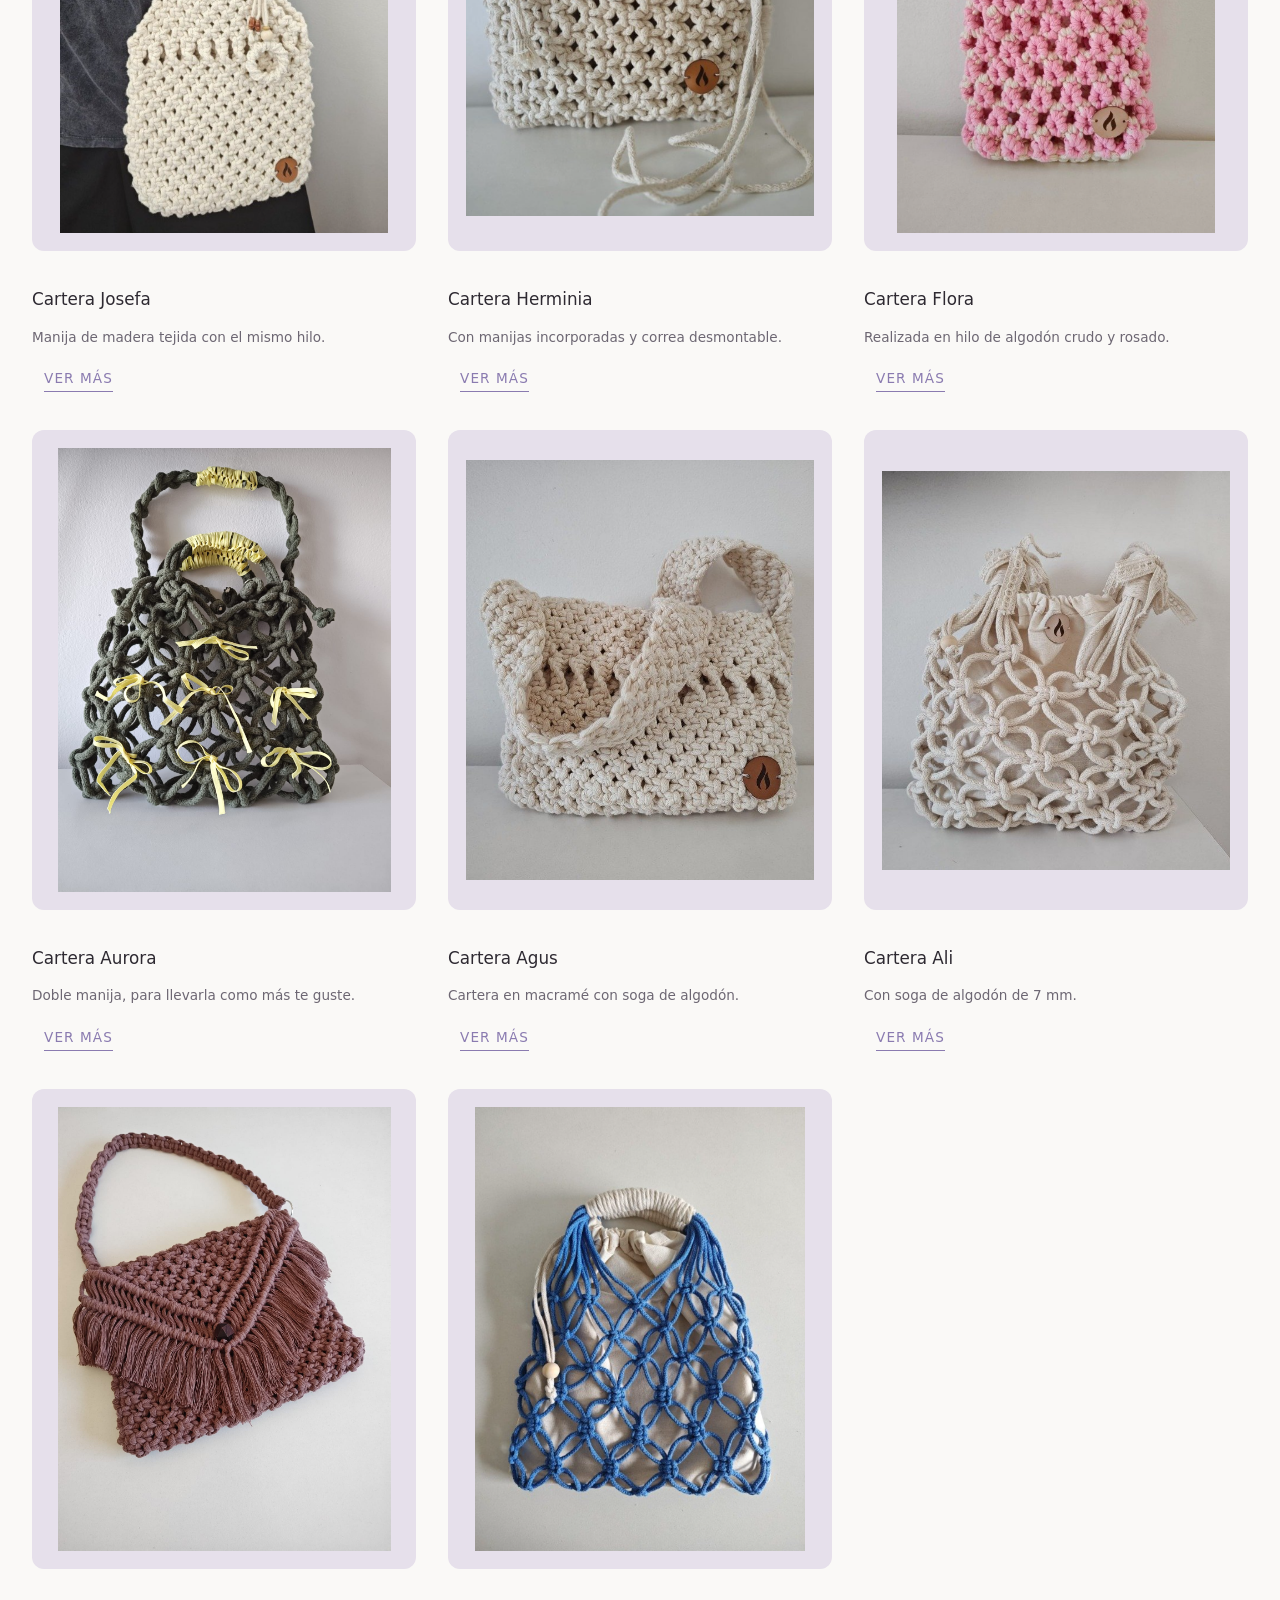
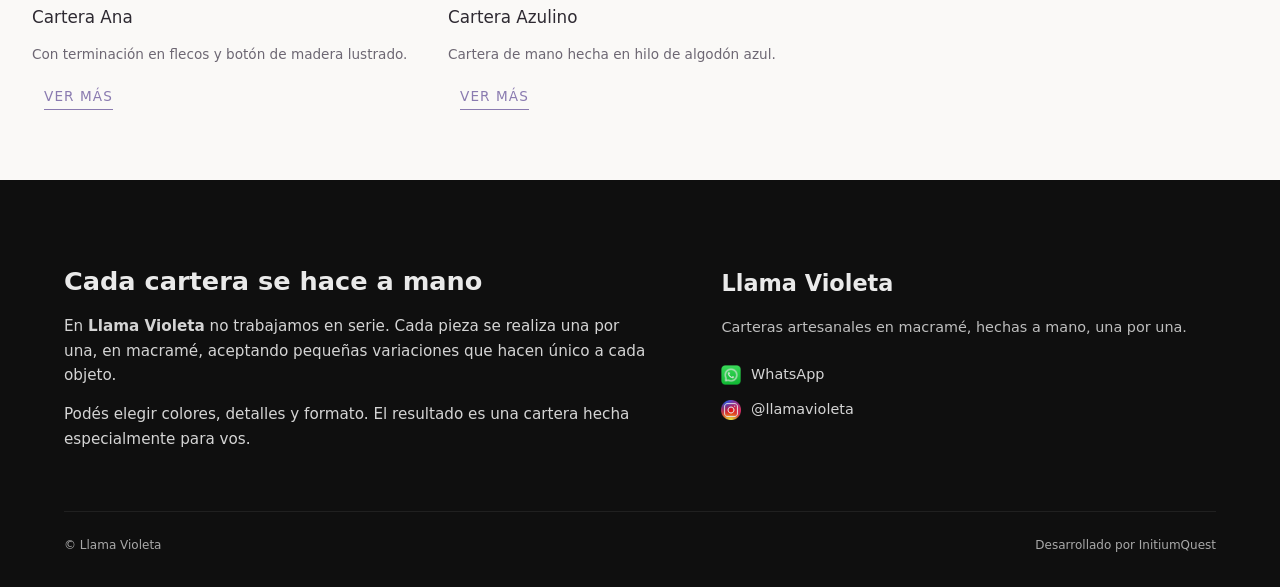
==== commit 6eaa402b: "a" ====
--- a/index.html
+++ b/index.html
@@ -134,7 +134,7 @@
                     <div class="lv-product-card__content">
                         <h3 class="lv-product-card__name">Cartera Nube</h3>
                         <p class="lv-product-card__description">
-                            Compacta, pensada para el uso diario.
+                            Con manija circular de madera.
                         </p>
 
                         <button class="lv-product-card__button">
@@ -151,7 +151,7 @@
                     <div class="lv-product-card__content">
                         <h3 class="lv-product-card__name">Cartera Cielo</h3>
                         <p class="lv-product-card__description">
-                            Compacta, pensada para el uso diario.
+                            Terminación en flecos.
                         </p>
 
                         <button class="lv-product-card__button">
@@ -168,7 +168,7 @@
                     <div class="lv-product-card__content">
                         <h3 class="lv-product-card__name">Cartera Tierra</h3>
                         <p class="lv-product-card__description">
-                            Compacta, pensada para el uso diario.
+                            Tejida en cordón relleno de algodón.
                         </p>
 
                         <button class="lv-product-card__button">
@@ -184,7 +184,7 @@
                     <div class="lv-product-card__content">
                         <h3 class="lv-product-card__name">Cartera Amor</h3>
                         <p class="lv-product-card__description">
-                            Compacta, pensada para el uso diario.
+                            Con manija desmontable.
                         </p>
 
                         <button class="lv-product-card__button">
@@ -200,7 +200,7 @@
                     <div class="lv-product-card__content">
                         <h3 class="lv-product-card__name">Cartera Nudo</h3>
                         <p class="lv-product-card__description">
-                            Compacta, pensada para el uso diario.
+                            Con cierre a contratono en color camel.
                         </p>
 
                         <button class="lv-product-card__button">
@@ -217,7 +217,7 @@
                     <div class="lv-product-card__content">
                         <h3 class="lv-product-card__name">Portacelulares</h3>
                         <p class="lv-product-card__description">
-                            Compacta, pensada para el uso diario.
+                            Diferentes largos de manija para llevar como bandolera o al hombro.
                         </p>
 
                         <button class="lv-product-card__button">
@@ -234,7 +234,7 @@
                     <div class="lv-product-card__content">
                         <h3 class="lv-product-card__name">Cartera Josefa</h3>
                         <p class="lv-product-card__description">
-                            Compacta, pensada para el uso diario.
+                            Manija de madera tejida con el mismo hilo.
                         </p>
 
                         <button class="lv-product-card__button">
@@ -251,7 +251,7 @@
                     <div class="lv-product-card__content">
                         <h3 class="lv-product-card__name">Cartera Herminia</h3>
                         <p class="lv-product-card__description">
-                            Compacta, pensada para el uso diario.
+                            Con manijas incorporadas y correa desmontable.
                         </p>
 
                         <button class="lv-product-card__button">
@@ -268,7 +268,7 @@
                     <div class="lv-product-card__content">
                         <h3 class="lv-product-card__name">Cartera Flora</h3>
                         <p class="lv-product-card__description">
-                            Compacta, pensada para el uso diario.
+                            Realizada en hilo de algodón crudo y rosado.
                         </p>
 
                         <button class="lv-product-card__button">
@@ -285,7 +285,7 @@
                     <div class="lv-product-card__content">
                         <h3 class="lv-product-card__name">Cartera Aurora</h3>
                         <p class="lv-product-card__description">
-                            Compacta, pensada para el uso diario.
+                            Doble manija, para llevarla como más te guste.
                         </p>
 
                         <button class="lv-product-card__button">
@@ -302,7 +302,7 @@
                     <div class="lv-product-card__content">
                         <h3 class="lv-product-card__name">Cartera Agus</h3>
                         <p class="lv-product-card__description">
-                            Compacta, pensada para el uso diario.
+                            Cartera en macramé con soga de algodón.
                         </p>
 
                         <button class="lv-product-card__button">
@@ -318,7 +318,7 @@
                     <div class="lv-product-card__content">
                         <h3 class="lv-product-card__name">Cartera Ali</h3>
                         <p class="lv-product-card__description">
-                            Compacta, pensada para el uso diario.
+                            Con soga de algodón de 7 mm.
                         </p>
 
                         <button class="lv-product-card__button">
@@ -334,7 +334,7 @@
                     <div class="lv-product-card__content">
                         <h3 class="lv-product-card__name">Cartera Ana</h3>
                         <p class="lv-product-card__description">
-                            Compacta, pensada para el uso diario.
+                            Con terminación en flecos y botón de madera lustrado.
                         </p>
 
                         <button class="lv-product-card__button">
@@ -351,7 +351,7 @@
                     <div class="lv-product-card__content">
                         <h3 class="lv-product-card__name">Cartera Azulino</h3>
                         <p class="lv-product-card__description">
-                            Compacta, pensada para el uso diario.
+                            Cartera de mano hecha en hilo de algodón azul.
                         </p>
 
                         <button class="lv-product-card__button">
--- a/styles.css
+++ b/styles.css
@@ -572,10 +572,9 @@
     content: "";
     position: absolute;
     inset: 0;
-    background: linear-gradient(
-        to right,
-        rgba(247, 246, 249, 0.96),
-        rgba(247, 246, 249, 0.85));
+    background: linear-gradient(to right,
+            rgba(247, 246, 249, 0.96),
+            rgba(247, 246, 249, 0.85));
 }
 
 /* ===========================
@@ -791,32 +790,68 @@
 }
 
 /* Button */
-.lv-product-card__button {
-    align-self: flex-start;
-    background: none;
-    border: none;
-    padding: 0;
+button.lv-product-card__button,
+a.lv-product-card__button {
+    all: unset;
+
+    display: inline-flex !important;
+    align-items: center;
+    gap: 6px;
+
+    padding: 8px 12px !important;
+    margin: 0;
+
     font-size: var(--lv-font-size-sm);
     letter-spacing: 0.08em;
-    color: var(--lv-color-primary);
+
+    color: #8A7BB0 !important;
+    /* violeta visible desde el inicio */
     cursor: pointer;
+
     position: relative;
-}
-
-.lv-product-card__button::after {
+    user-select: none;
+
+    transition: all 0.2s ease;
+}
+
+/* Hover / active */
+button.lv-product-card__button:hover,
+a.lv-product-card__button:hover,
+button.lv-product-card__button:active,
+a.lv-product-card__button:active,
+button.lv-product-card__button:focus,
+a.lv-product-card__button:focus {
+    background: #5B4B6B !important;
+    /* violeta oscuro */
+    color: #ffffff !important;
+
+    border-radius: 999px;
+    transform: translateY(-1px);
+}
+
+/* underline */
+button.lv-product-card__button::after,
+a.lv-product-card__button::after {
     content: "";
     position: absolute;
-    left: 0;
-    bottom: -2px;
-    width: 100%;
+    left: 12px;
+    right: 12px;
+    bottom: 6px;
     height: 1px;
-    background-color: var(--lv-color-primary);
-    transition: transform var(--lv-transition-fast);
-    transform-origin: left;
-}
-
-.lv-product-card__button:hover::after {
-    transform: scaleX(0.6);
+
+    background-color: #8A7BB0;
+
+    transform: scaleX(1);
+    transform-origin: center;
+    transition: transform 0.2s ease;
+}
+
+/* underline hover */
+button.lv-product-card__button:hover::after,
+a.lv-product-card__button:hover::after,
+button.lv-product-card__button:active::after,
+a.lv-product-card__button:active::after {
+    transform: scaleX(0.3);
 }
 
 /* Hover sutil */
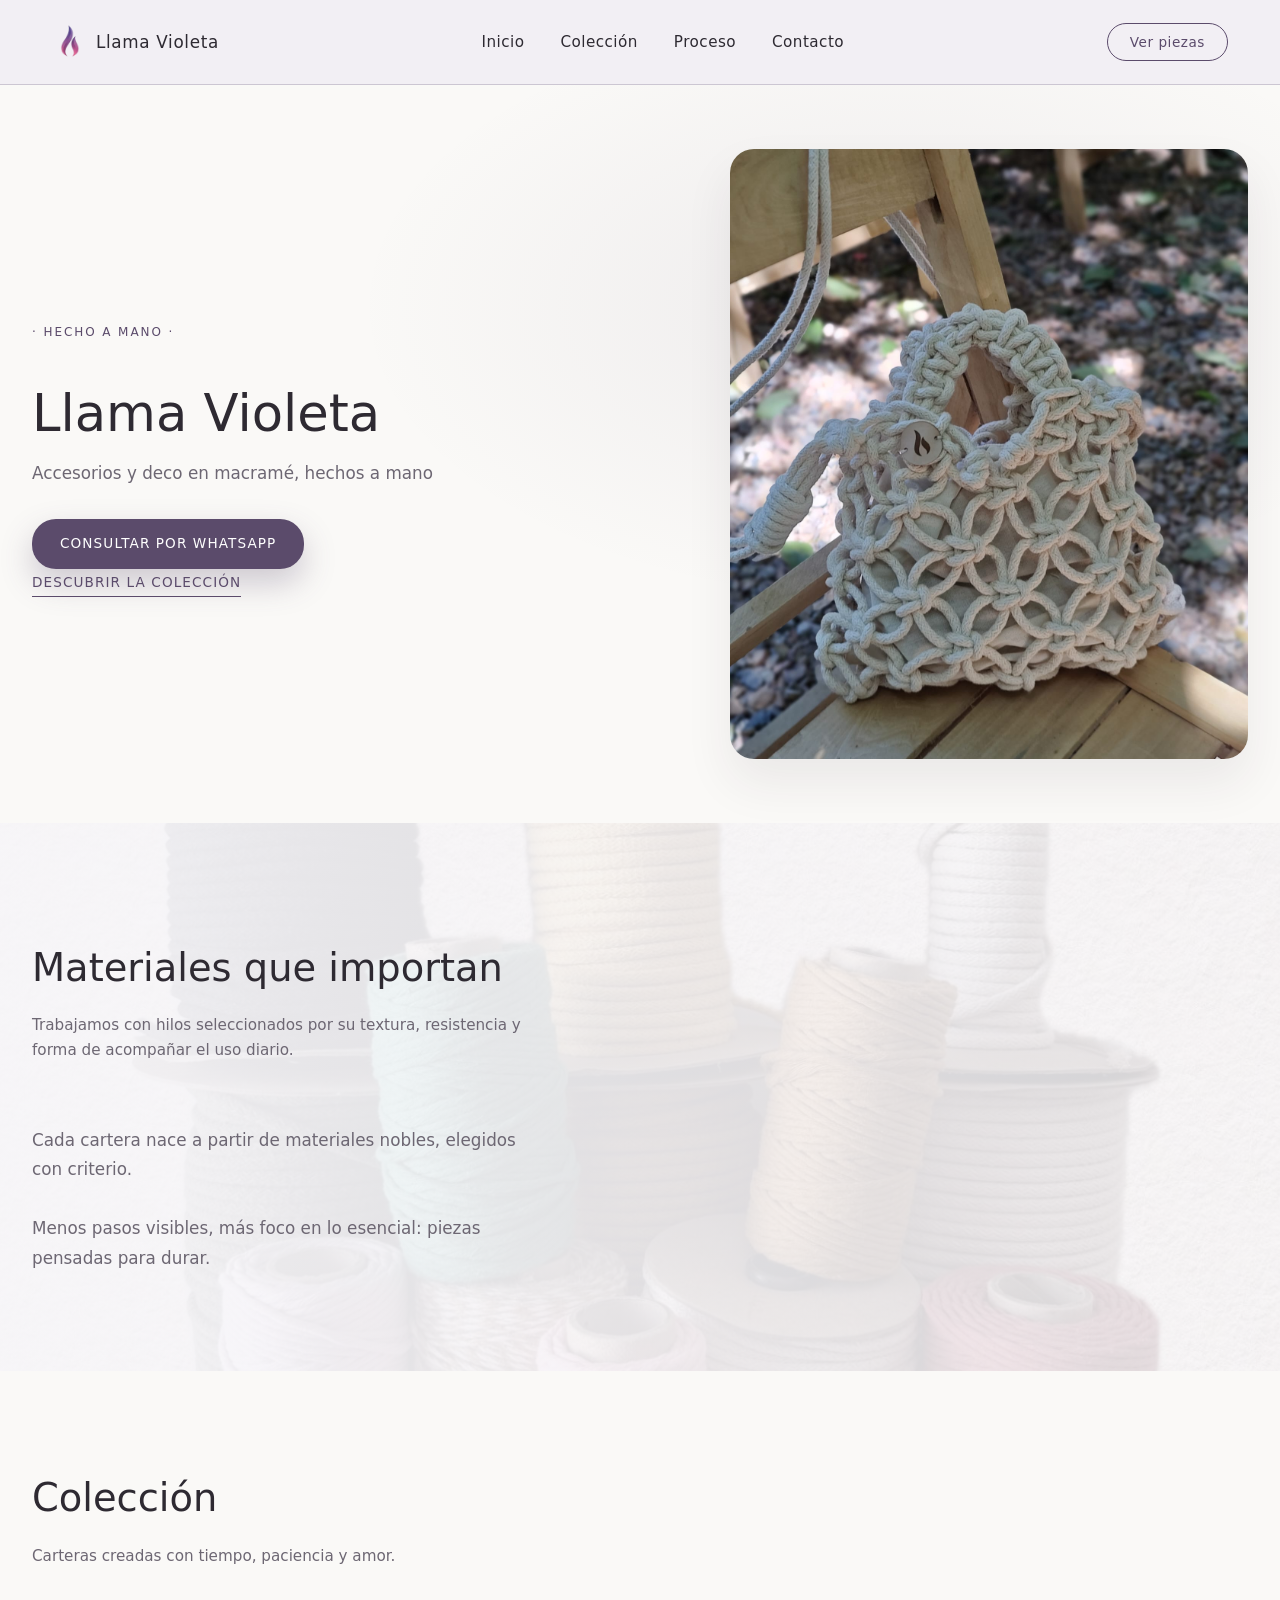
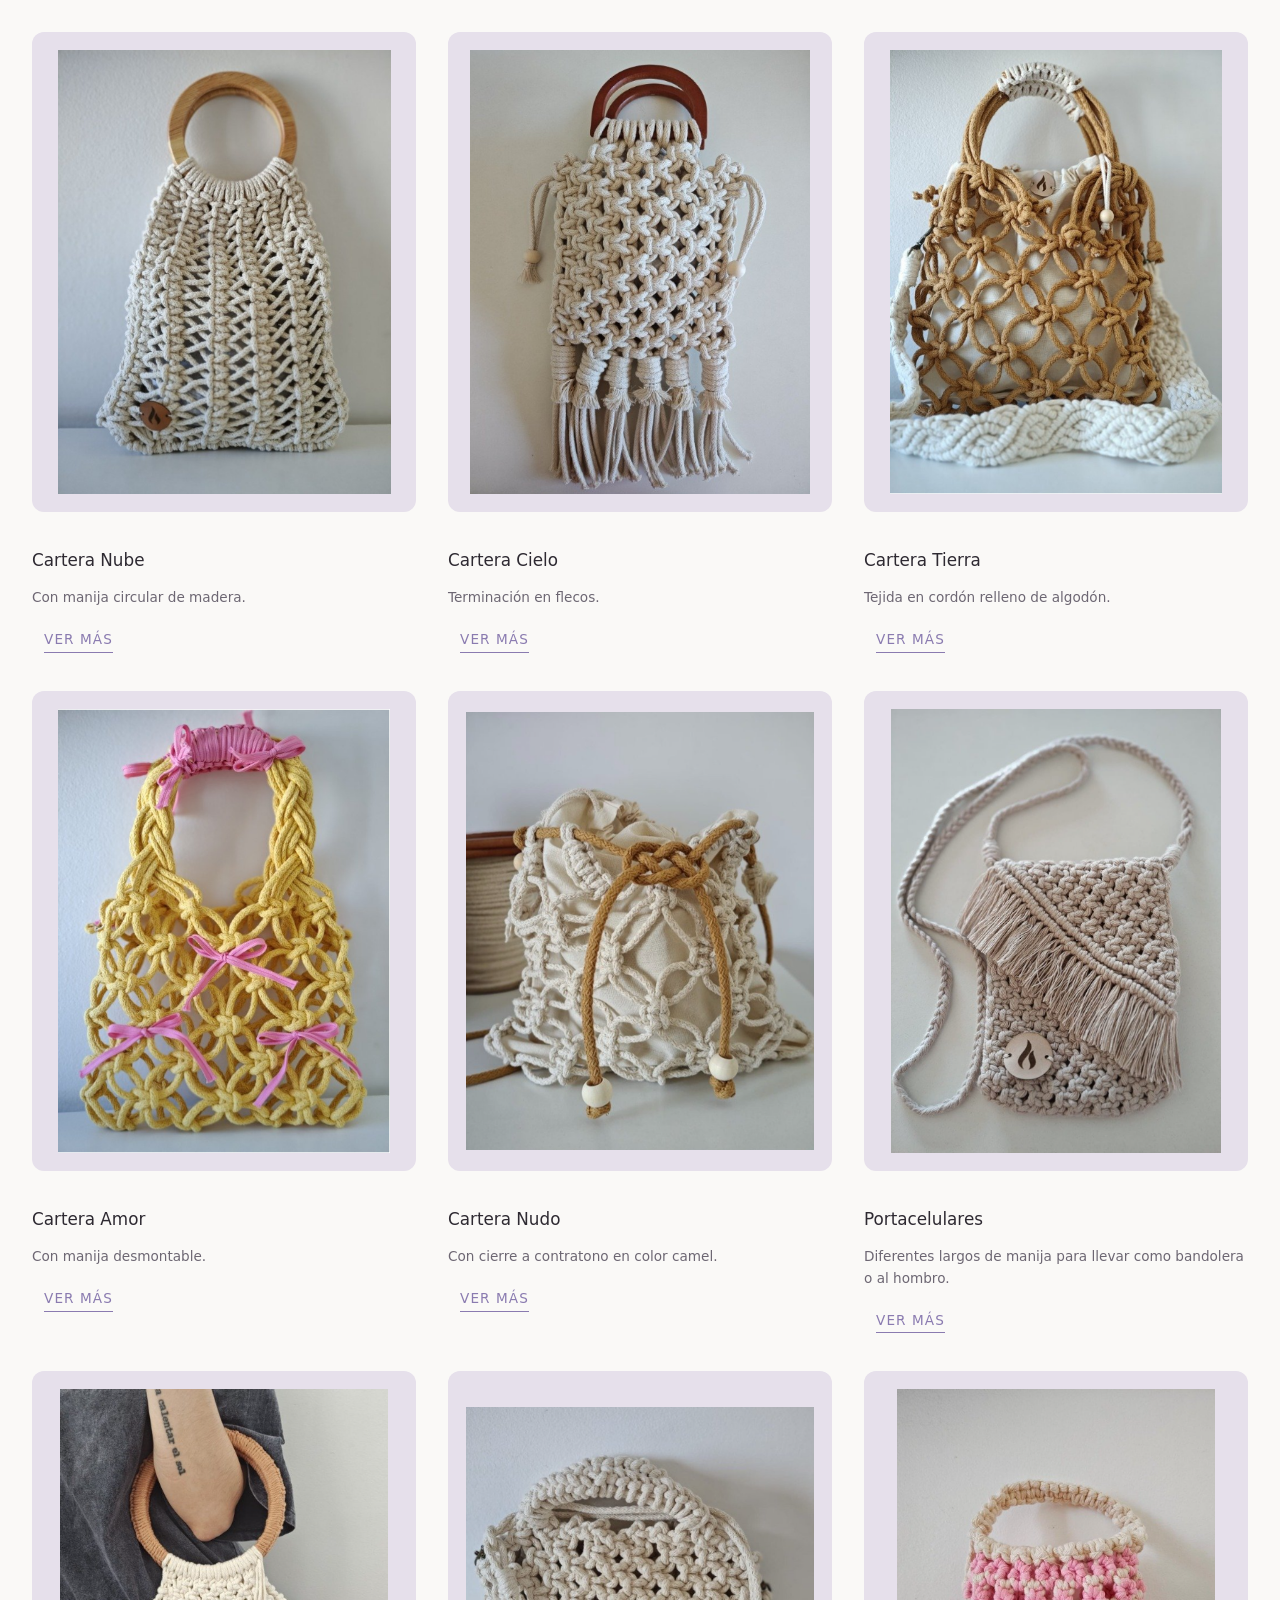
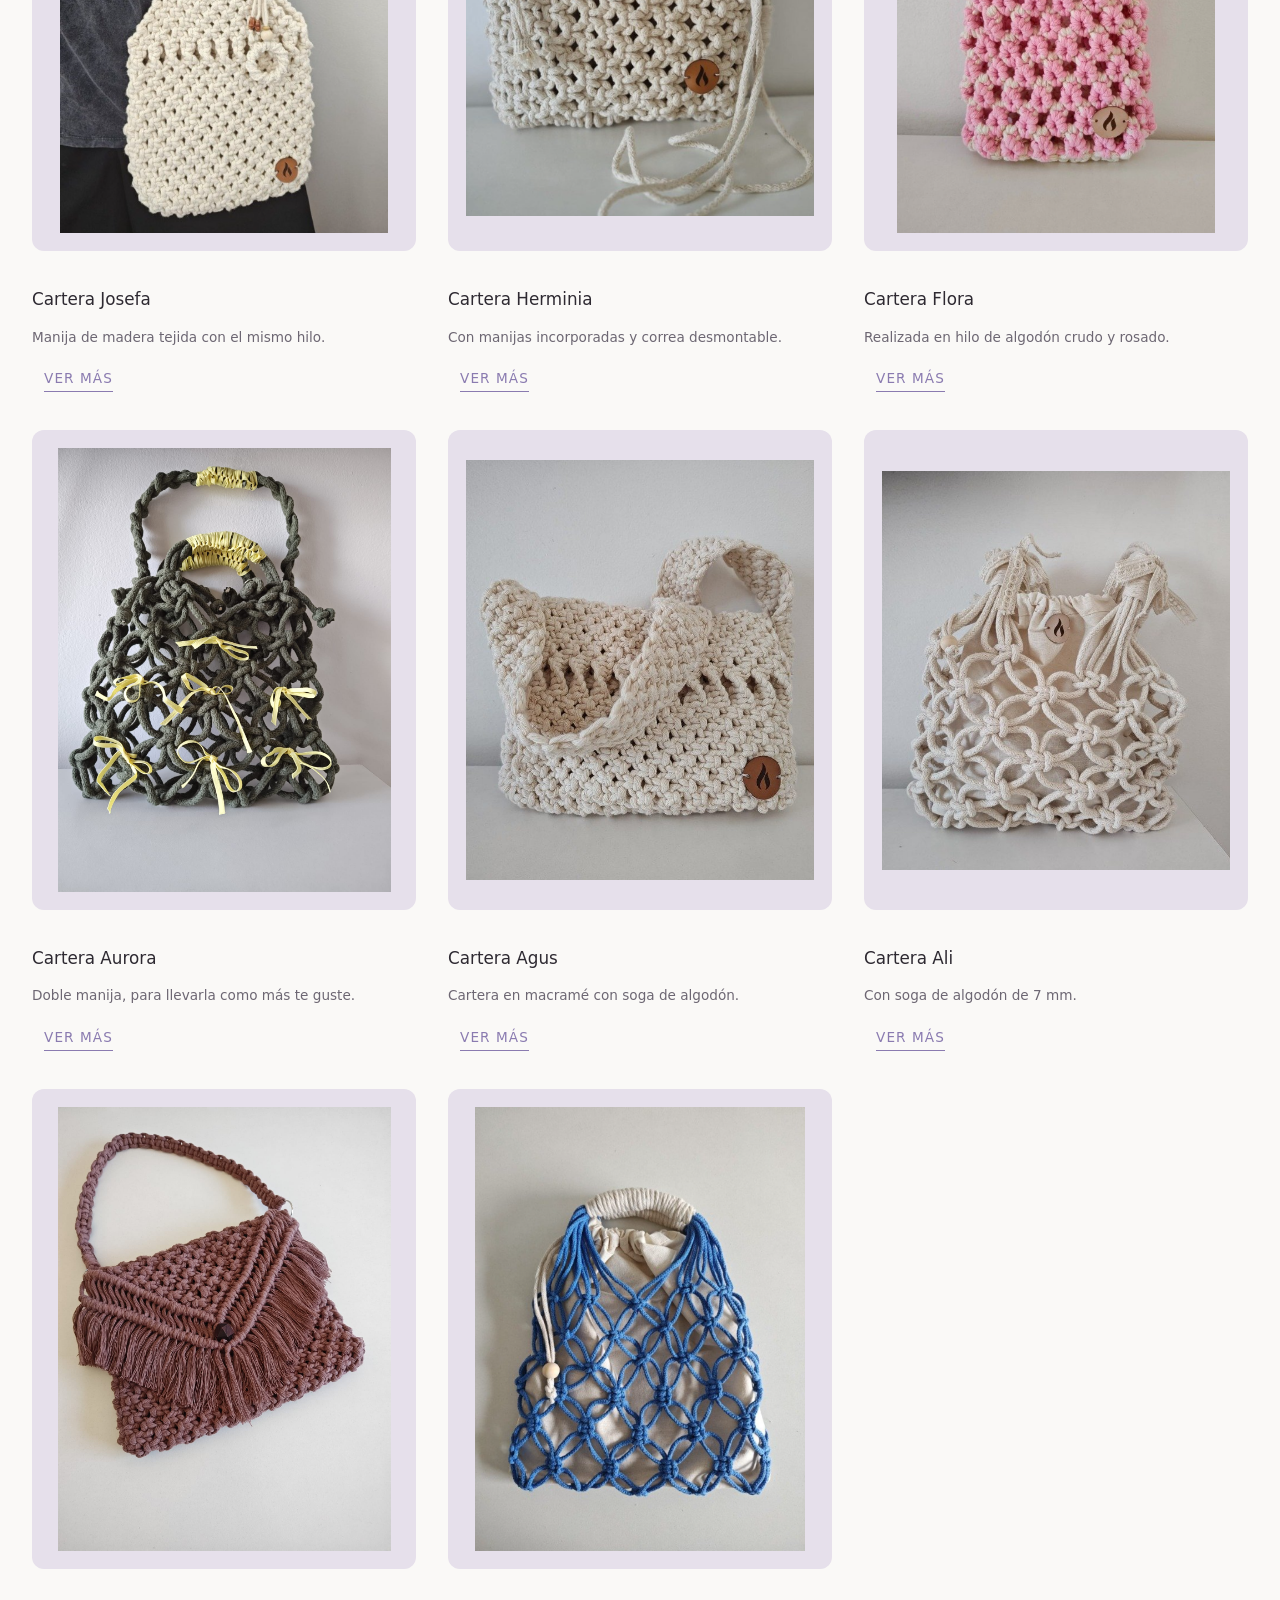
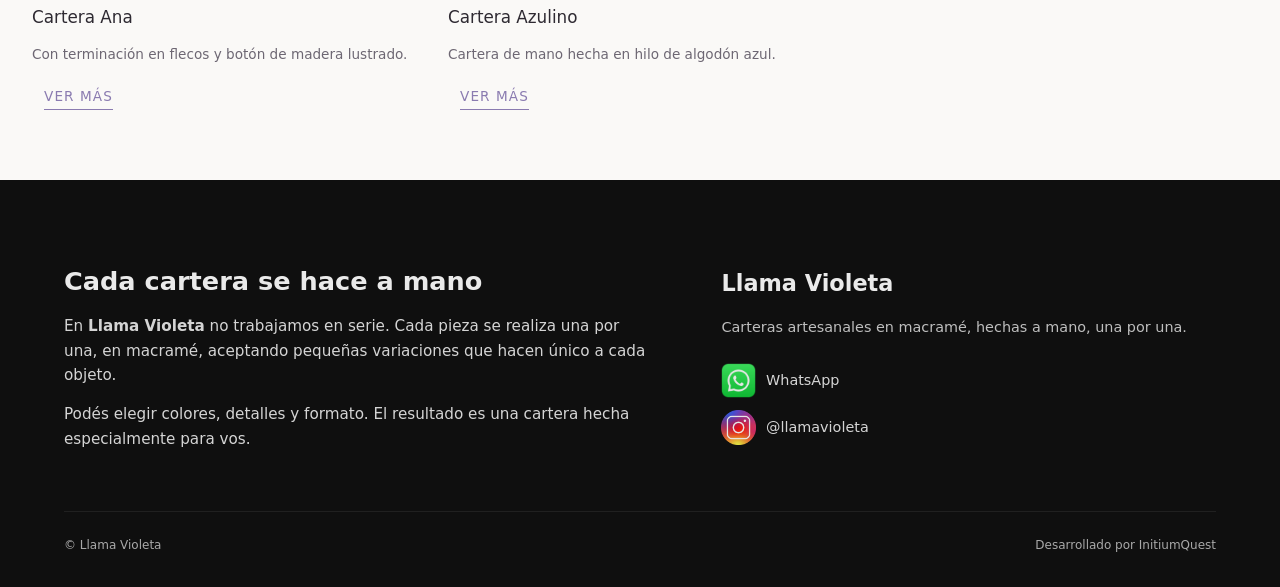
==== commit 1d1870fb: "a" ====
--- a/index.html
+++ b/index.html
@@ -2,10 +2,53 @@
 <html lang="en">
 
 <head>
+    <!-- BASE -->
     <meta charset="UTF-8">
+    <meta http-equiv="X-UA-Compatible" content="IE=edge">
     <meta name="viewport" content="width=device-width, initial-scale=1.0">
+
+    <!-- SEO BASIC -->
+    <title>Llama Violeta | Tienda de Carteras, diseños modernos y elegantes</title>
+    <meta name="description"
+        content="Descubrí nuestra colección de carteras modernas, elegantes y de alta calidad. Diseños únicos para cada estilo. Envíos a todo el país.">
+    <meta name="keywords" content="carteras, moda, bolsos, accesorios, carteras elegantes, tienda de carteras">
+    <meta name="author" content="Tu Marca">
+
+    <!-- INDEXING -->
+    <meta name="robots" content="index, follow">
+    <meta name="language" content="es">
+
+    <!-- CANONICAL -->
+    <link rel="canonical" href="https://llamavioleta.com.ar/">
+
+    <!-- FAVICON -->
+    <link rel="icon" href="./assets/logo.png" type="image/x-icon">
+
+    <!-- CSS -->
     <link rel="stylesheet" href="styles.css">
-    <title>Document</title>
+
+    <!-- OPEN GRAPH (FACEBOOK / INSTAGRAM / WHATSAPP PREVIEW) -->
+    <meta property="og:type" content="website">
+    <meta property="og:title" content="Tienda de Carteras | Diseños modernos y elegantes">
+    <meta property="og:description"
+        content="Descubrí carteras modernas, elegantes y de alta calidad. Envíos a todo el país.">
+    <meta property="og:url" content="https://llamavioleta.com.ar/">
+    <meta property="og:image" content="https://llamavioleta.com.ar/og.jpg">
+    <meta property="og:site_name" content="Tu Marca">
+
+    <!-- TWITTER CARD -->
+    <meta name="twitter:card" content="summary_large_image">
+    <meta name="twitter:title" content="Tienda de Carteras | Diseños modernos y elegantes">
+    <meta name="twitter:description" content="Descubrí carteras modernas, elegantes y de alta calidad.">
+    <meta name="twitter:image" content="https://llamavioleta.com.ar/og.jpg">
+
+    <!-- MOBILE / THEME -->
+    <meta name="theme-color" content="#5B4B6B">
+    <meta name="apple-mobile-web-app-capable" content="yes">
+
+    <!-- PRECONNECT (performance) -->
+    <link rel="preconnect" href="https://fonts.googleapis.com">
+    <link rel="preconnect" href="https://fonts.gstatic.com" crossorigin>
 </head>
 
 <body>
@@ -69,7 +112,7 @@
             <!-- Imagen -->
             <div class="lv-hero__media">
                 <img src="./assets/portada.jpeg" class="lv-hero__image" fetchpriority="high" decoding="async"
-                    alt="Detalle artesanal de cartera" />
+                    alt="Detalle artesanal de cartera de cuero hecha a mano con costuras visibles" />
             </div>
 
         </div>
@@ -128,7 +171,9 @@
                 <!-- Card -->
                 <article class="lv-product-card lv-reveal" data-product-id="1">
                     <div class="lv-product-card__media">
-                        <img src="./assets/Carteras/nube/nube.png" alt="Cartera artesanal modelo Nube" loading="lazy" />
+                        <img src="./assets/Carteras/nube/nube.png"
+                            alt="Cartera artesanal modelo Nube de macramé hecha a mano con diseño elegante y liviano en tono claro"
+                            loading="lazy" />
                     </div>
 
                     <div class="lv-product-card__content">
@@ -144,7 +189,8 @@
                 </article>
                 <article class="lv-product-card lv-reveal" data-product-id="2">
                     <div class="lv-product-card__media">
-                        <img src="./assets/Carteras/cielo/cielo.png" alt="Cartera artesanal modelo Alba"
+                        <img src="./assets/Carteras/cielo/cielo.png"
+                            alt="Cartera artesanal modelo Cielo de macramé hecha a mano con diseño elegante femenino"
                             loading="lazy" />
                     </div>
 
@@ -161,7 +207,8 @@
                 </article>
                 <article class="lv-product-card lv-reveal" data-product-id="3">
                     <div class="lv-product-card__media">
-                        <img src="./assets/Carteras/tierra/tierra.png" alt="Cartera artesanal modelo Tierra"
+                        <img src="./assets/Carteras/tierra/tierra.png"
+                            alt="Cartera artesanal modelo Tierra de macramé hecho a mano con diseño elegante"
                             loading="lazy" />
                     </div>
 
@@ -178,7 +225,9 @@
                 </article>
                 <article class="lv-product-card lv-reveal" data-product-id="4">
                     <div class="lv-product-card__media">
-                        <img src="./assets/Carteras/amor/amor.png" alt="Cartera artesanal modelo Amor" loading="lazy" />
+                        <img src="./assets/Carteras/amor/amor.png"
+                            alt="Cartera artesanal modelo Amor de macramé hecha a mano estilo elegante y romántico"
+                            loading="lazy" />
                     </div>
 
                     <div class="lv-product-card__content">
@@ -194,7 +243,9 @@
                 </article>
                 <article class="lv-product-card lv-reveal" data-product-id="5">
                     <div class="lv-product-card__media">
-                        <img src="./assets/Carteras/nudo/nudo3.png" alt="Cartera artesanal modelo Nudo" loading="lazy" />
+                        <img src="./assets/Carteras/nudo/nudo3.png"
+                            alt="Cartera artesanal modelo Nudo de macramé hecho a mano con diseño moderno y distintivo"
+                            loading="lazy" />
                     </div>
 
                     <div class="lv-product-card__content">
@@ -210,7 +261,8 @@
                 </article>
                 <article class="lv-product-card lv-reveal" data-product-id="6">
                     <div class="lv-product-card__media">
-                        <img src="./assets/Carteras/portacel/portacelular1.png" alt="Cartera artesanal modelo Alba"
+                        <img src="./assets/Carteras/portacel/portacelular1.png"
+                            alt="Portacelular artesanal de macramé hecho a mano con diseño minimalista y funcional"
                             loading="lazy" />
                     </div>
 
@@ -227,7 +279,8 @@
                 </article>
                 <article class="lv-product-card lv-reveal" data-product-id="7">
                     <div class="lv-product-card__media">
-                        <img src="./assets/Carteras/josefa/josefa.png" alt="Cartera artesanal modelo Josefa"
+                        <img src="./assets/Carteras/josefa/josefa.png"
+                            alt="Cartera artesanal modelo Josefa de macramé hecha a mano con diseño elegante clásico"
                             loading="lazy" />
                     </div>
 
@@ -244,7 +297,8 @@
                 </article>
                 <article class="lv-product-card lv-reveal" data-product-id="8">
                     <div class="lv-product-card__media">
-                        <img src="./assets/Carteras/herminia/herminia1.png" alt="Cartera artesanal modelo Herminia"
+                        <img src="./assets/Carteras/herminia/herminia1.png"
+                            alt="Cartera artesanal modelo Herminia de macramé hecha a mano estilo elegante y sofisticado"
                             loading="lazy" />
                     </div>
 
@@ -261,7 +315,8 @@
                 </article>
                 <article class="lv-product-card lv-reveal" data-product-id="9">
                     <div class="lv-product-card__media">
-                        <img src="./assets/Carteras/flora/flora1.png" alt="Cartera artesanal modelo Flora"
+                        <img src="./assets/Carteras/flora/flora1.png"
+                            alt="Cartera artesanal modelo Flora de macramé hecha a mano con diseño femenino y delicado"
                             loading="lazy" />
                     </div>
 
@@ -278,7 +333,8 @@
                 </article>
                 <article class="lv-product-card lv-reveal" data-product-id="10">
                     <div class="lv-product-card__media">
-                        <img src="./assets/Carteras/aurora/aurora1.png" alt="Cartera artesanal modelo Aurora"
+                        <img src="./assets/Carteras/aurora/aurora1.png"
+                            alt="Cartera artesanal modelo Aurora de macramé hecha a mano diseño elegante y luminoso"
                             loading="lazy" />
                     </div>
 
@@ -295,7 +351,8 @@
                 </article>
                 <article class="lv-product-card lv-reveal" data-product-id="11">
                     <div class="lv-product-card__media">
-                        <img src="./assets/Carteras/agus/agus3.png" alt="Cartera artesanal modelo Agus"
+                        <img src="./assets/Carteras/agus/agus3.png"
+                            alt="Cartera artesanal modelo Agus de macramé hecha a mano estilo moderno y versátil"
                             loading="lazy" />
                     </div>
 
@@ -312,7 +369,9 @@
                 </article>
                 <article class="lv-product-card lv-reveal" data-product-id="12">
                     <div class="lv-product-card__media">
-                        <img src="./assets/Carteras/ali/ali1.png" alt="Cartera artesanal modelo Ali" loading="lazy" />
+                        <img src="./assets/Carteras/ali/ali1.png"
+                            alt="Cartera artesanal modelo Ali de macramé hecha a mano diseño minimalista y elegante"
+                            loading="lazy" />
                     </div>
 
                     <div class="lv-product-card__content">
@@ -328,7 +387,9 @@
                 </article>
                 <article class="lv-product-card lv-reveal" data-product-id="13">
                     <div class="lv-product-card__media">
-                        <img src="./assets/Carteras/ana/ana.png" alt="Cartera artesanal modelo Ana" loading="lazy" />
+                        <img src="./assets/Carteras/ana/ana.png"
+                            alt="Cartera artesanal modelo Ana de macramé hecha a mano estilo clásico y elegante femenino"
+                            loading="lazy" />
                     </div>
 
                     <div class="lv-product-card__content">
@@ -344,7 +405,8 @@
                 </article>
                 <article class="lv-product-card lv-reveal" data-product-id="14">
                     <div class="lv-product-card__media">
-                        <img src="./assets/Carteras/azulino/azulino.png" alt="Cartera artesanal modelo Azulino"
+                        <img src="./assets/Carteras/azulino/azulino.png"
+                            alt="Cartera artesanal modelo Azulino de macramé hecha a mano con diseño elegante en tono azul"
                             loading="lazy" />
                     </div>
 
--- a/styles.css
+++ b/styles.css
@@ -955,8 +955,8 @@
 }
 
 .lv-footer__social img {
-    width: 20px;
-    height: 20px;
+    width: 35px;
+    height: 35px;
     display: block;
 }
 
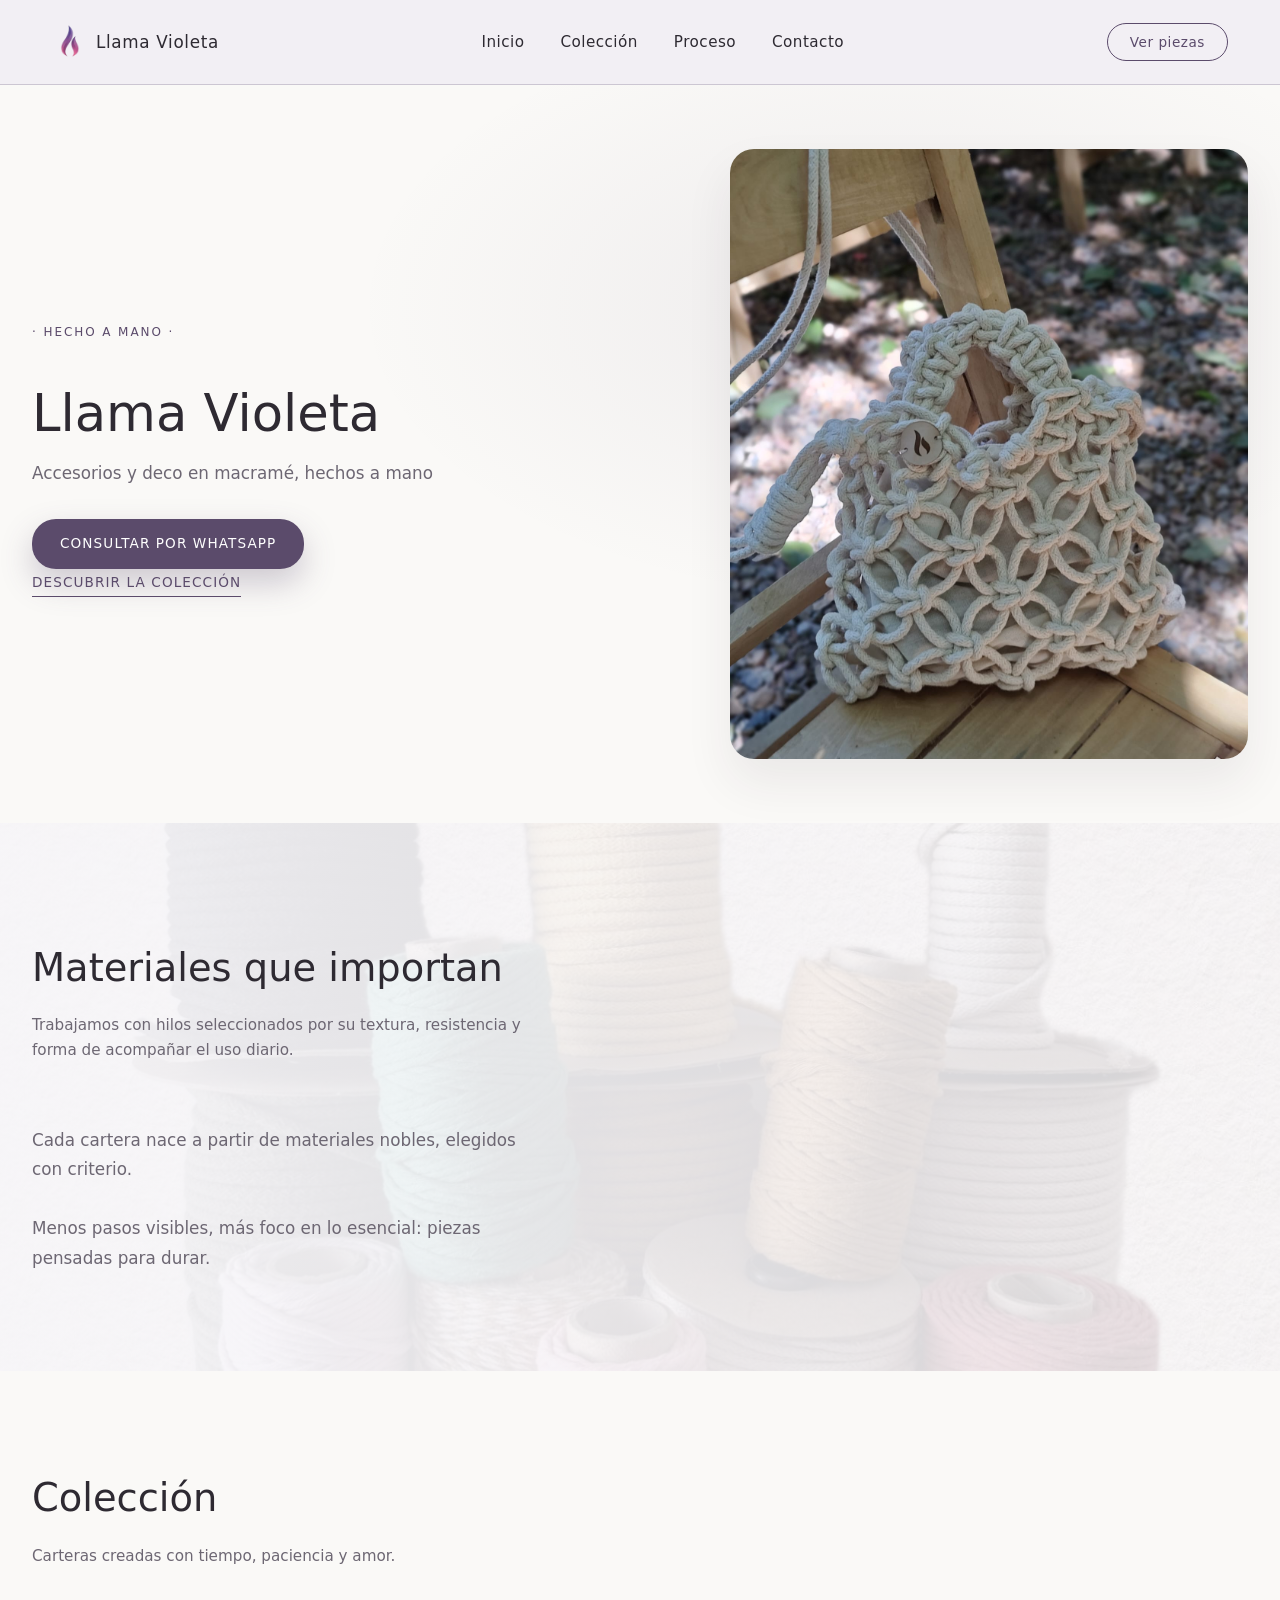
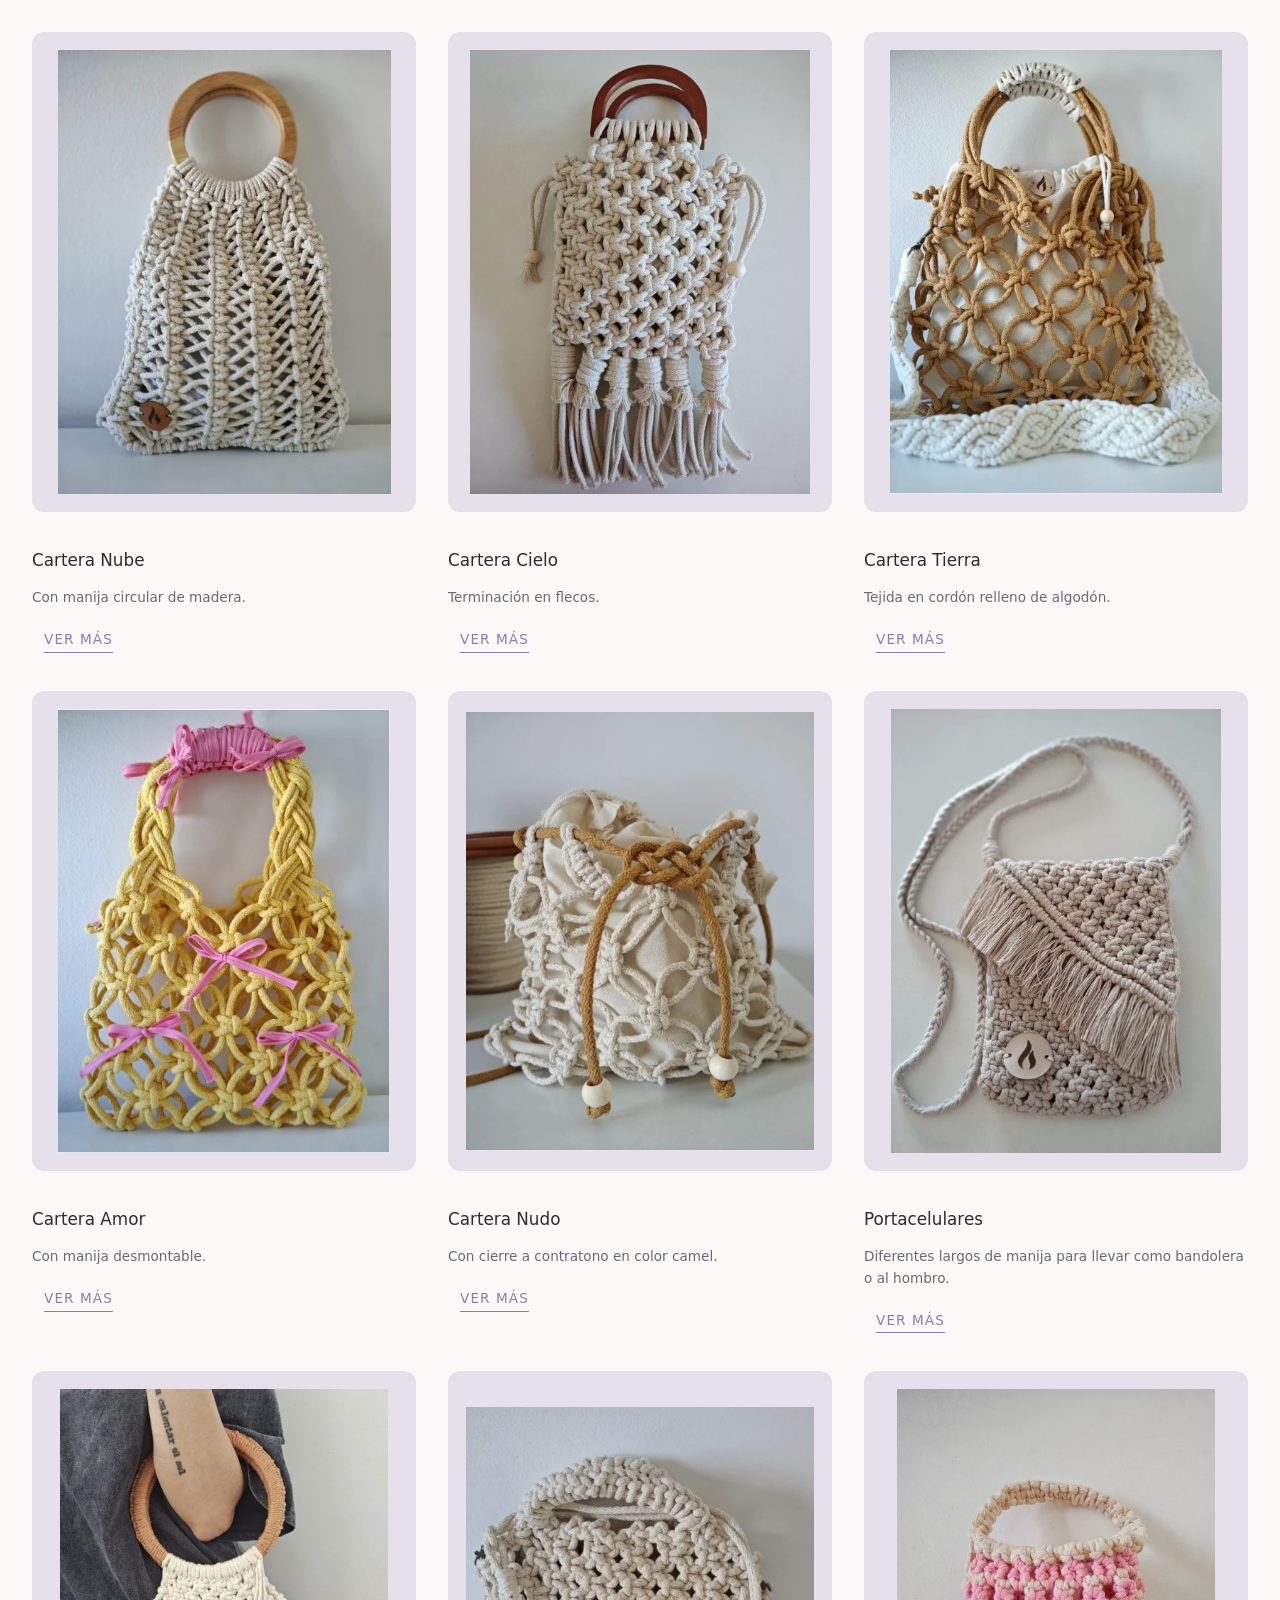
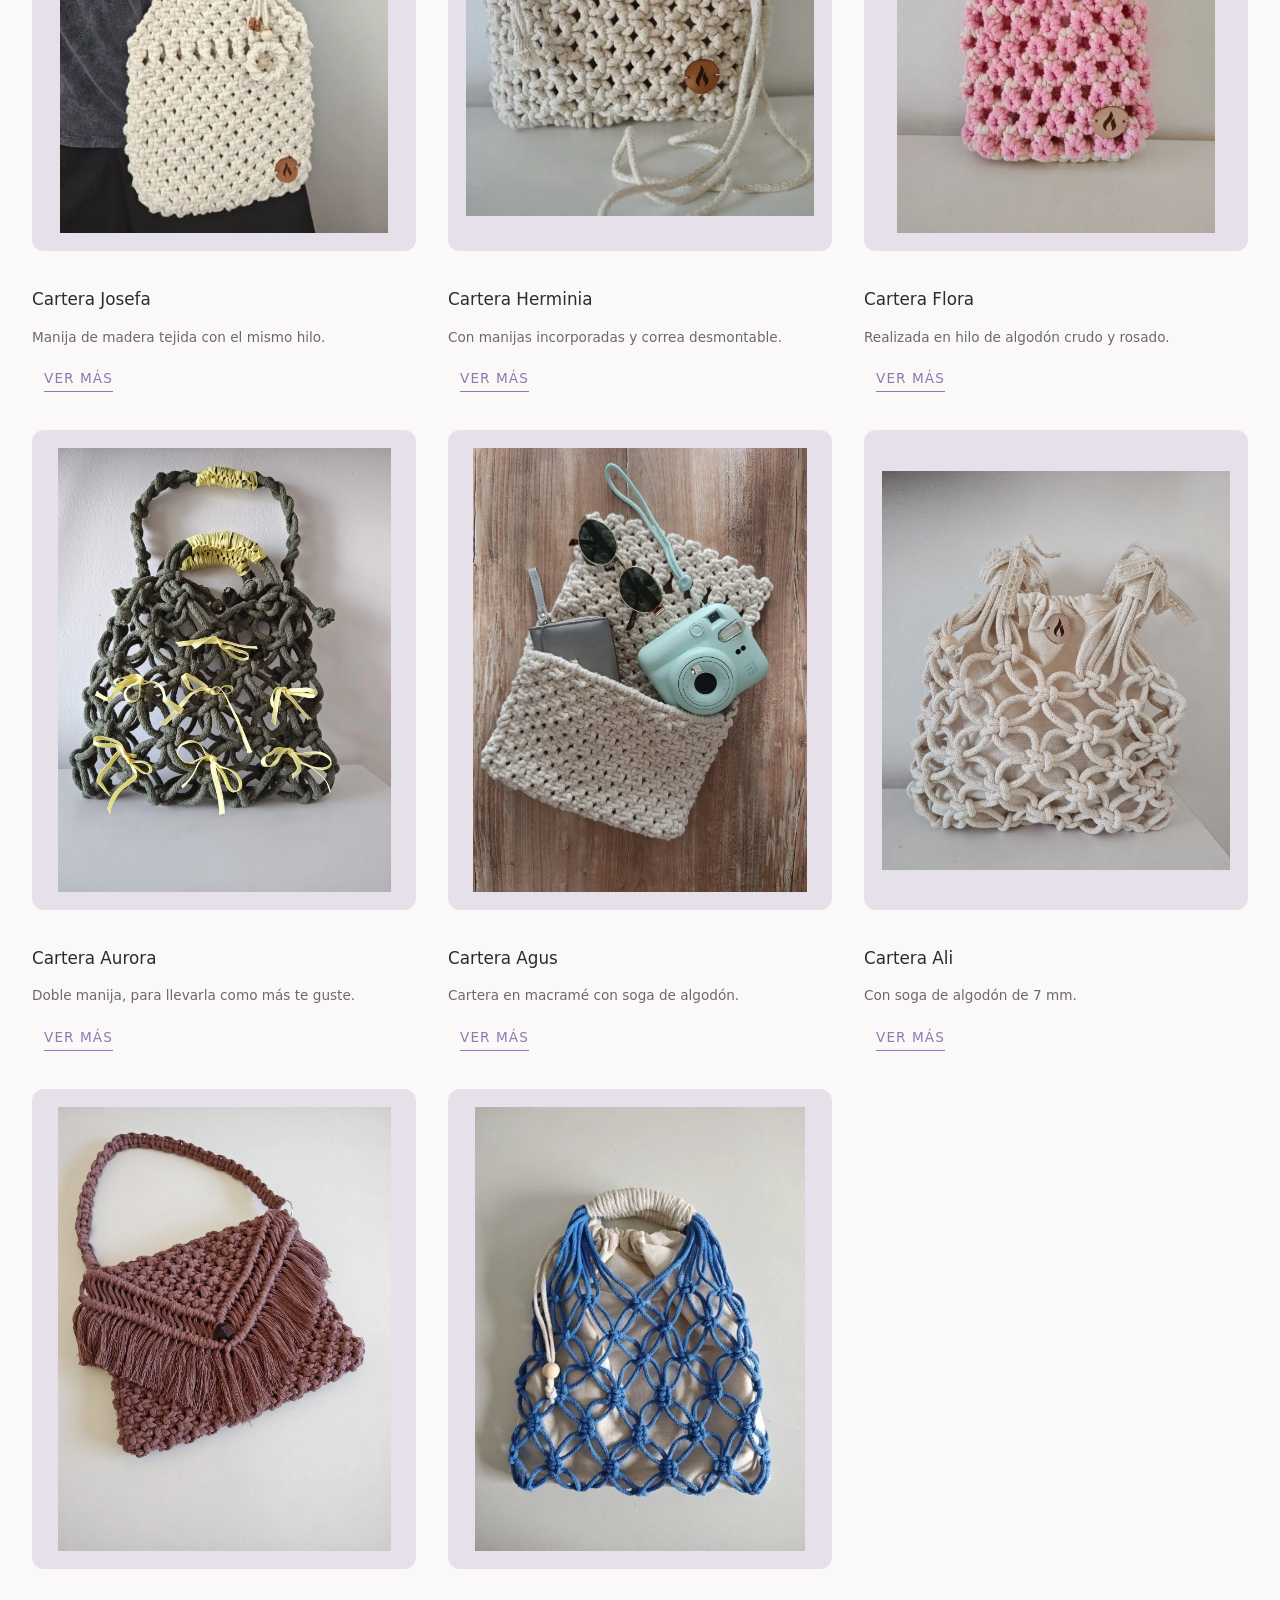
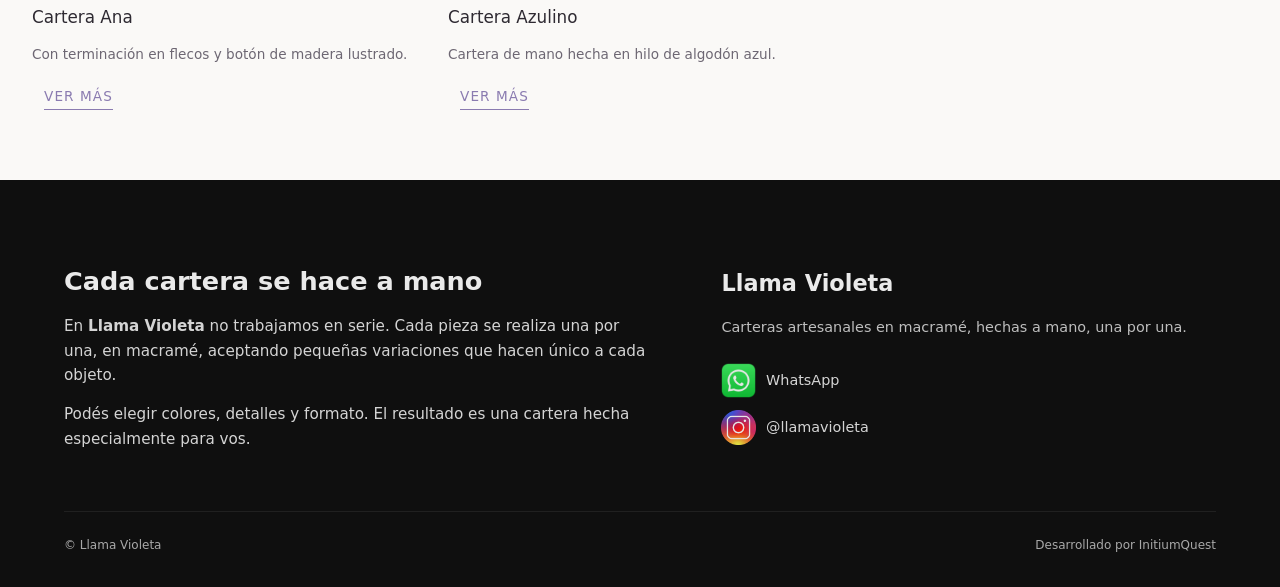
==== commit 9386f833: "A" ====
--- a/index.html
+++ b/index.html
@@ -171,7 +171,7 @@
                 <!-- Card -->
                 <article class="lv-product-card lv-reveal" data-product-id="1">
                     <div class="lv-product-card__media">
-                        <img src="./assets/Carteras/nube/nube.png"
+                        <img src="./assets/Carteras/nube/nube.webp"
                             alt="Cartera artesanal modelo Nube de macramé hecha a mano con diseño elegante y liviano en tono claro"
                             loading="lazy" />
                     </div>
@@ -189,7 +189,7 @@
                 </article>
                 <article class="lv-product-card lv-reveal" data-product-id="2">
                     <div class="lv-product-card__media">
-                        <img src="./assets/Carteras/cielo/cielo.png"
+                        <img src="./assets/Carteras/cielo/cielo.webp"
                             alt="Cartera artesanal modelo Cielo de macramé hecha a mano con diseño elegante femenino"
                             loading="lazy" />
                     </div>
@@ -207,7 +207,7 @@
                 </article>
                 <article class="lv-product-card lv-reveal" data-product-id="3">
                     <div class="lv-product-card__media">
-                        <img src="./assets/Carteras/tierra/tierra.png"
+                        <img src="./assets/Carteras/tierra/tierra.webp"
                             alt="Cartera artesanal modelo Tierra de macramé hecho a mano con diseño elegante"
                             loading="lazy" />
                     </div>
@@ -225,7 +225,7 @@
                 </article>
                 <article class="lv-product-card lv-reveal" data-product-id="4">
                     <div class="lv-product-card__media">
-                        <img src="./assets/Carteras/amor/amor.png"
+                        <img src="./assets/Carteras/amor/amor.webp"
                             alt="Cartera artesanal modelo Amor de macramé hecha a mano estilo elegante y romántico"
                             loading="lazy" />
                     </div>
@@ -243,7 +243,7 @@
                 </article>
                 <article class="lv-product-card lv-reveal" data-product-id="5">
                     <div class="lv-product-card__media">
-                        <img src="./assets/Carteras/nudo/nudo3.png"
+                        <img src="./assets/Carteras/nudo/nudo3.webp"
                             alt="Cartera artesanal modelo Nudo de macramé hecho a mano con diseño moderno y distintivo"
                             loading="lazy" />
                     </div>
@@ -261,7 +261,7 @@
                 </article>
                 <article class="lv-product-card lv-reveal" data-product-id="6">
                     <div class="lv-product-card__media">
-                        <img src="./assets/Carteras/portacel/portacelular1.png"
+                        <img src="./assets/Carteras/portacel/portacelular1.webp"
                             alt="Portacelular artesanal de macramé hecho a mano con diseño minimalista y funcional"
                             loading="lazy" />
                     </div>
@@ -279,7 +279,7 @@
                 </article>
                 <article class="lv-product-card lv-reveal" data-product-id="7">
                     <div class="lv-product-card__media">
-                        <img src="./assets/Carteras/josefa/josefa.png"
+                        <img src="./assets/Carteras/josefa/josefa.webp"
                             alt="Cartera artesanal modelo Josefa de macramé hecha a mano con diseño elegante clásico"
                             loading="lazy" />
                     </div>
@@ -297,7 +297,7 @@
                 </article>
                 <article class="lv-product-card lv-reveal" data-product-id="8">
                     <div class="lv-product-card__media">
-                        <img src="./assets/Carteras/herminia/herminia1.png"
+                        <img src="./assets/Carteras/herminia/herminia1.webp"
                             alt="Cartera artesanal modelo Herminia de macramé hecha a mano estilo elegante y sofisticado"
                             loading="lazy" />
                     </div>
@@ -315,7 +315,7 @@
                 </article>
                 <article class="lv-product-card lv-reveal" data-product-id="9">
                     <div class="lv-product-card__media">
-                        <img src="./assets/Carteras/flora/flora1.png"
+                        <img src="./assets/Carteras/flora/flora1.webp"
                             alt="Cartera artesanal modelo Flora de macramé hecha a mano con diseño femenino y delicado"
                             loading="lazy" />
                     </div>
@@ -333,7 +333,7 @@
                 </article>
                 <article class="lv-product-card lv-reveal" data-product-id="10">
                     <div class="lv-product-card__media">
-                        <img src="./assets/Carteras/aurora/aurora1.png"
+                        <img src="./assets/Carteras/aurora/aurora1.webp"
                             alt="Cartera artesanal modelo Aurora de macramé hecha a mano diseño elegante y luminoso"
                             loading="lazy" />
                     </div>
@@ -351,7 +351,7 @@
                 </article>
                 <article class="lv-product-card lv-reveal" data-product-id="11">
                     <div class="lv-product-card__media">
-                        <img src="./assets/Carteras/agus/agus3.png"
+                        <img src="./assets/Carteras/agus/agus.webp"
                             alt="Cartera artesanal modelo Agus de macramé hecha a mano estilo moderno y versátil"
                             loading="lazy" />
                     </div>
@@ -369,7 +369,7 @@
                 </article>
                 <article class="lv-product-card lv-reveal" data-product-id="12">
                     <div class="lv-product-card__media">
-                        <img src="./assets/Carteras/ali/ali1.png"
+                        <img src="./assets/Carteras/ali/ali1.webp"
                             alt="Cartera artesanal modelo Ali de macramé hecha a mano diseño minimalista y elegante"
                             loading="lazy" />
                     </div>
@@ -387,7 +387,7 @@
                 </article>
                 <article class="lv-product-card lv-reveal" data-product-id="13">
                     <div class="lv-product-card__media">
-                        <img src="./assets/Carteras/ana/ana.png"
+                        <img src="./assets/Carteras/ana/ana.webp"
                             alt="Cartera artesanal modelo Ana de macramé hecha a mano estilo clásico y elegante femenino"
                             loading="lazy" />
                     </div>
@@ -405,7 +405,7 @@
                 </article>
                 <article class="lv-product-card lv-reveal" data-product-id="14">
                     <div class="lv-product-card__media">
-                        <img src="./assets/Carteras/azulino/azulino.png"
+                        <img src="./assets/Carteras/azulino/azulino.webp"
                             alt="Cartera artesanal modelo Azulino de macramé hecha a mano con diseño elegante en tono azul"
                             loading="lazy" />
                     </div>
